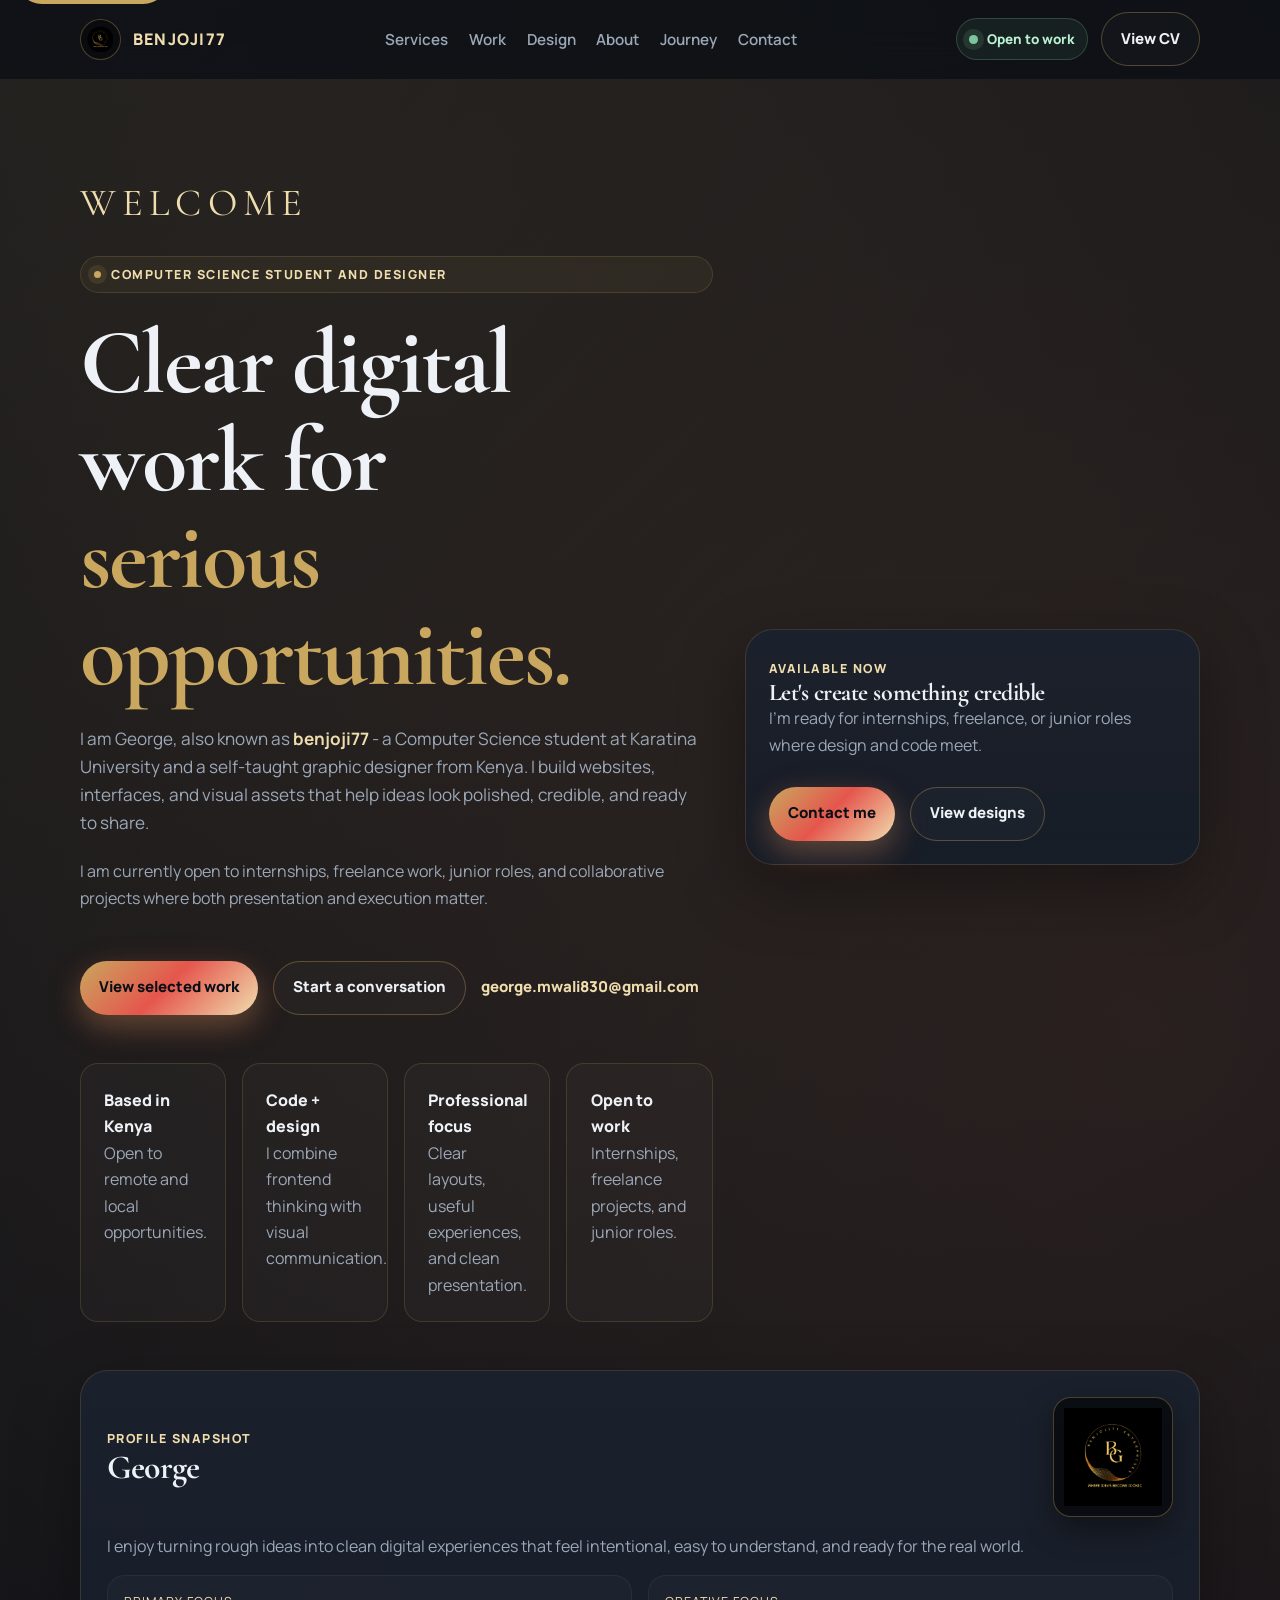
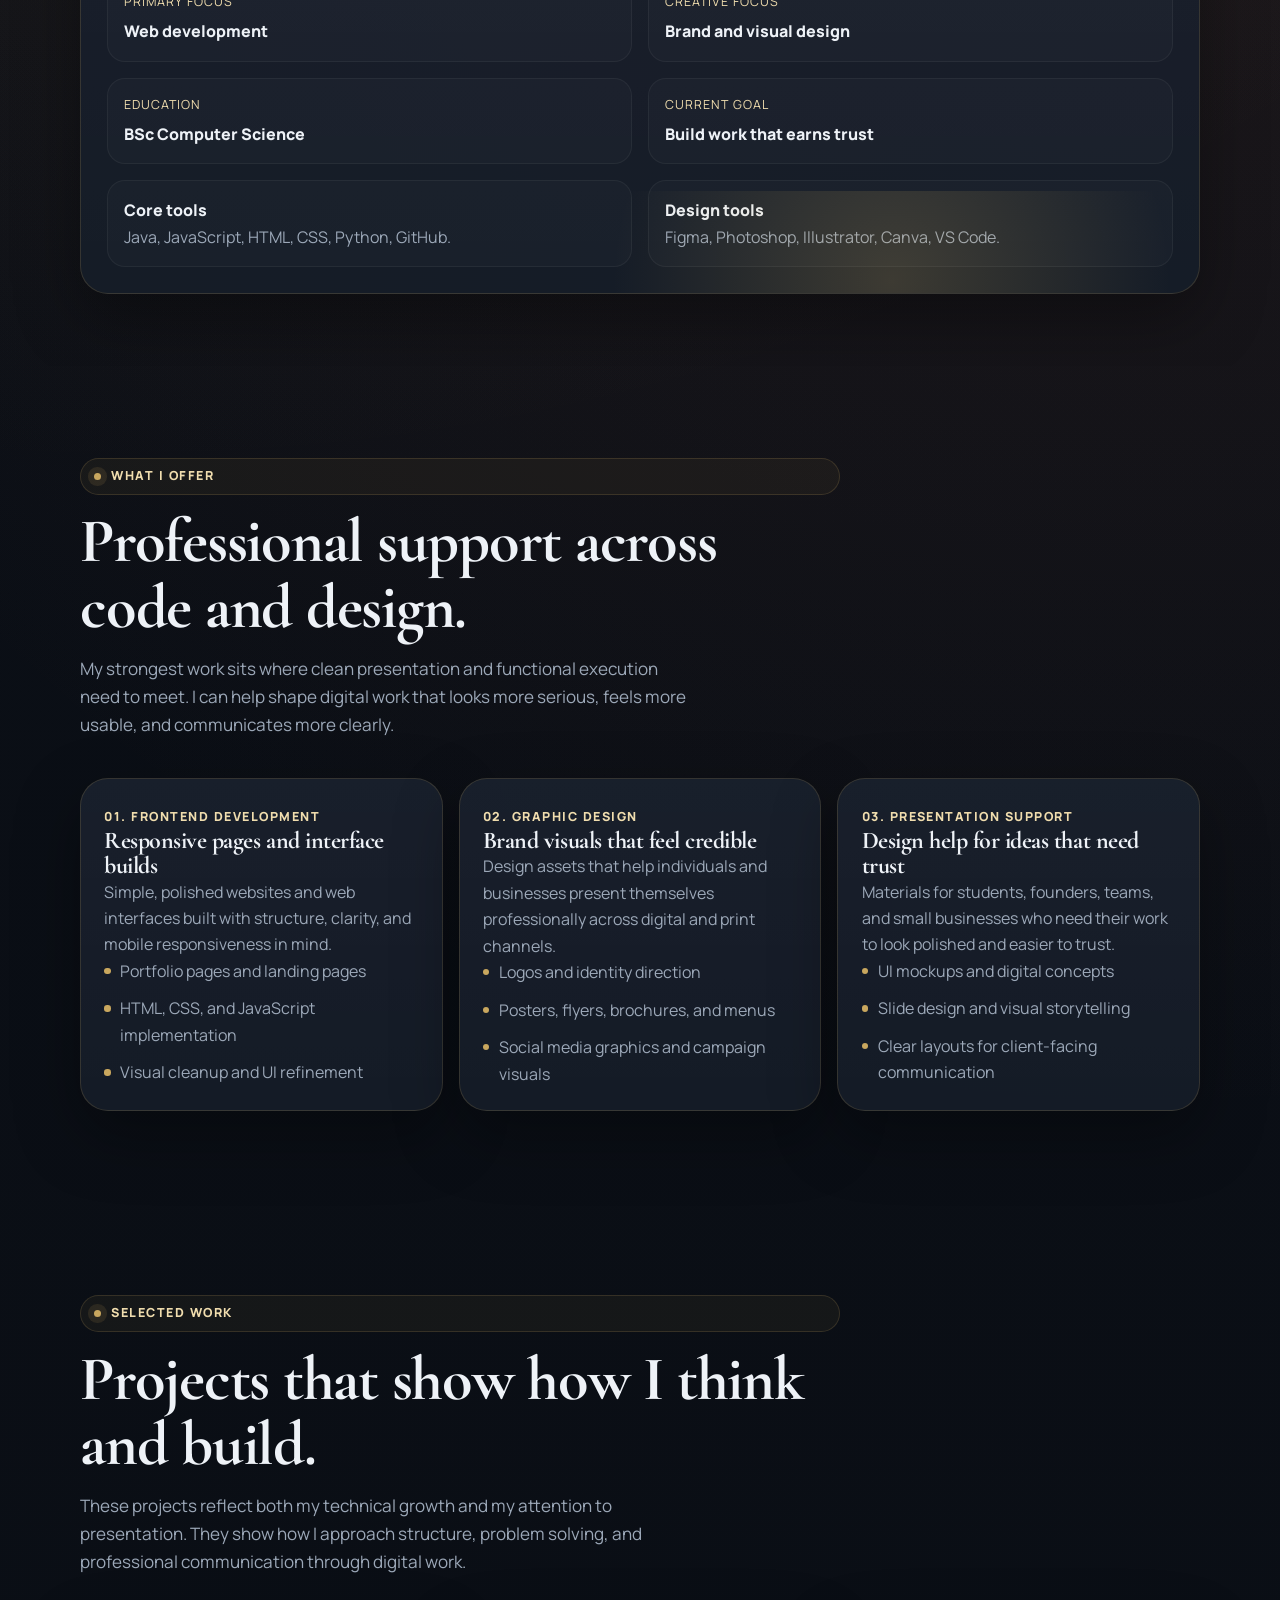
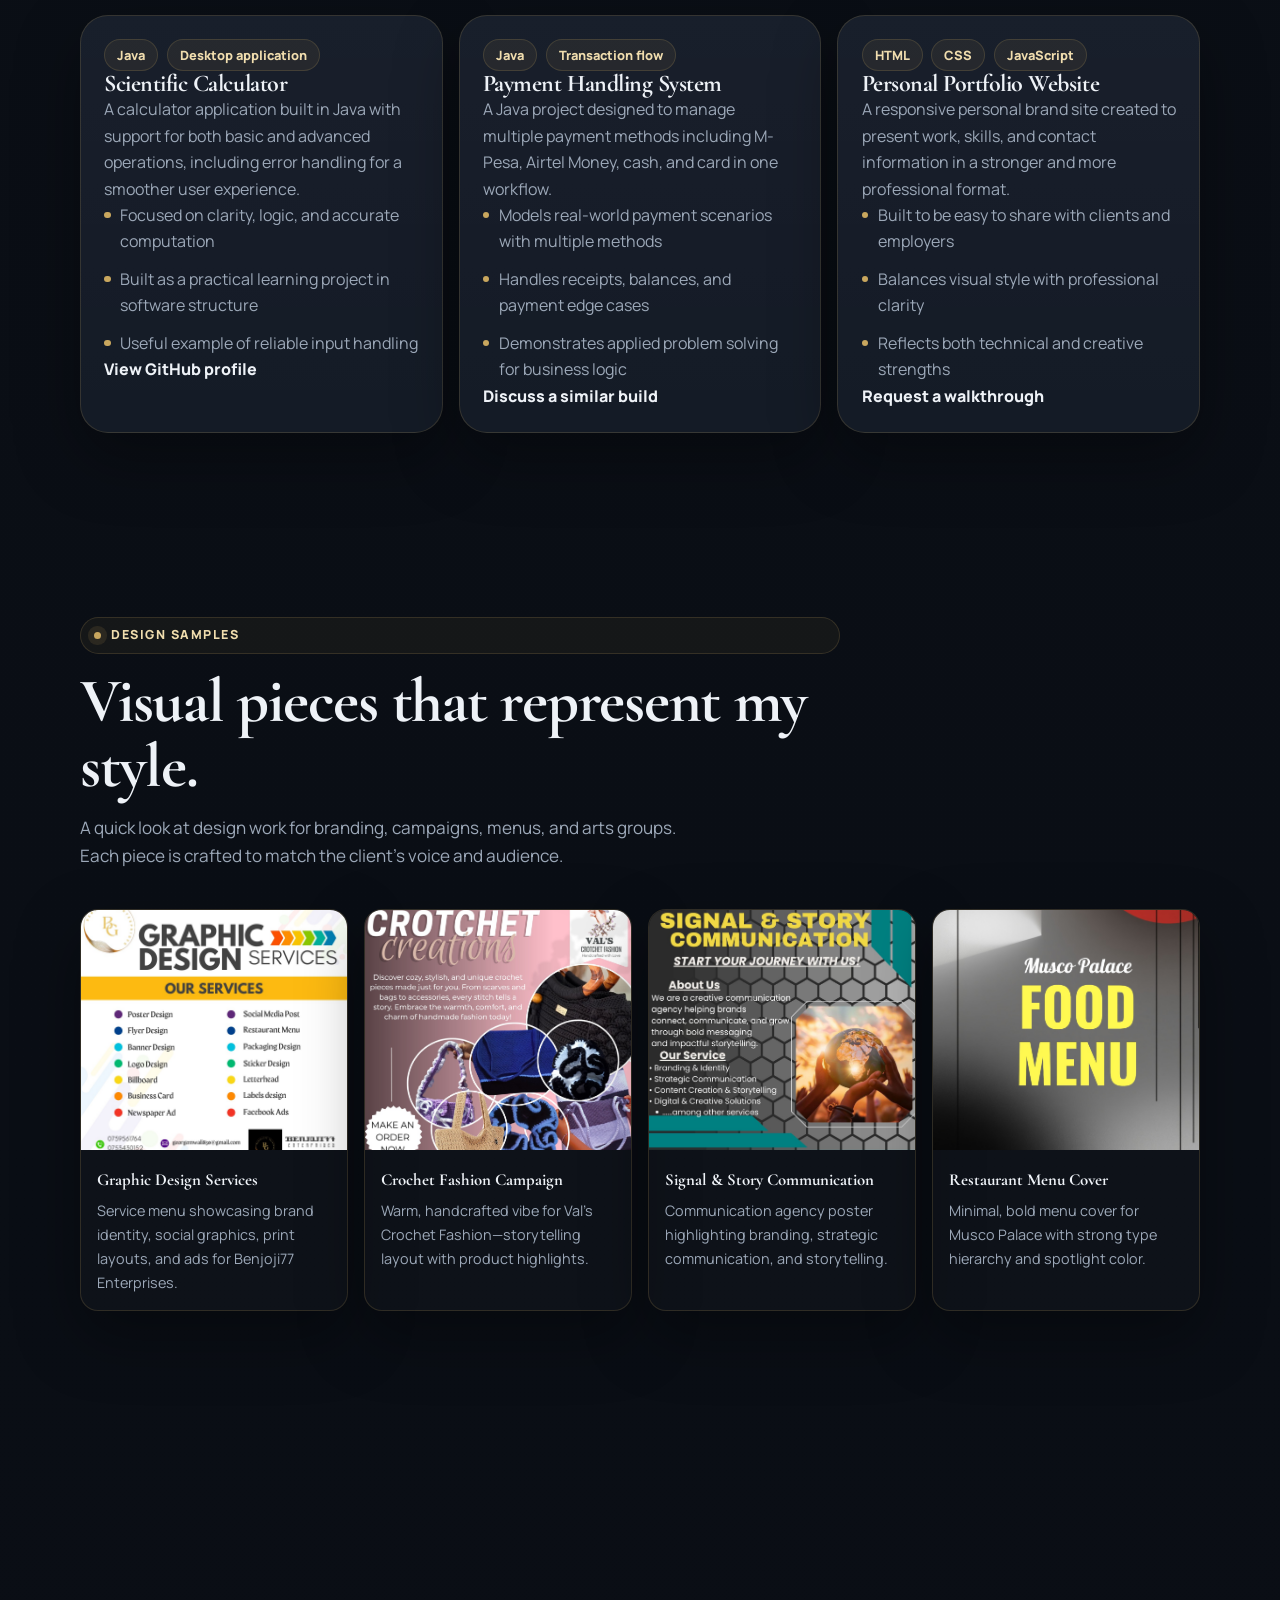
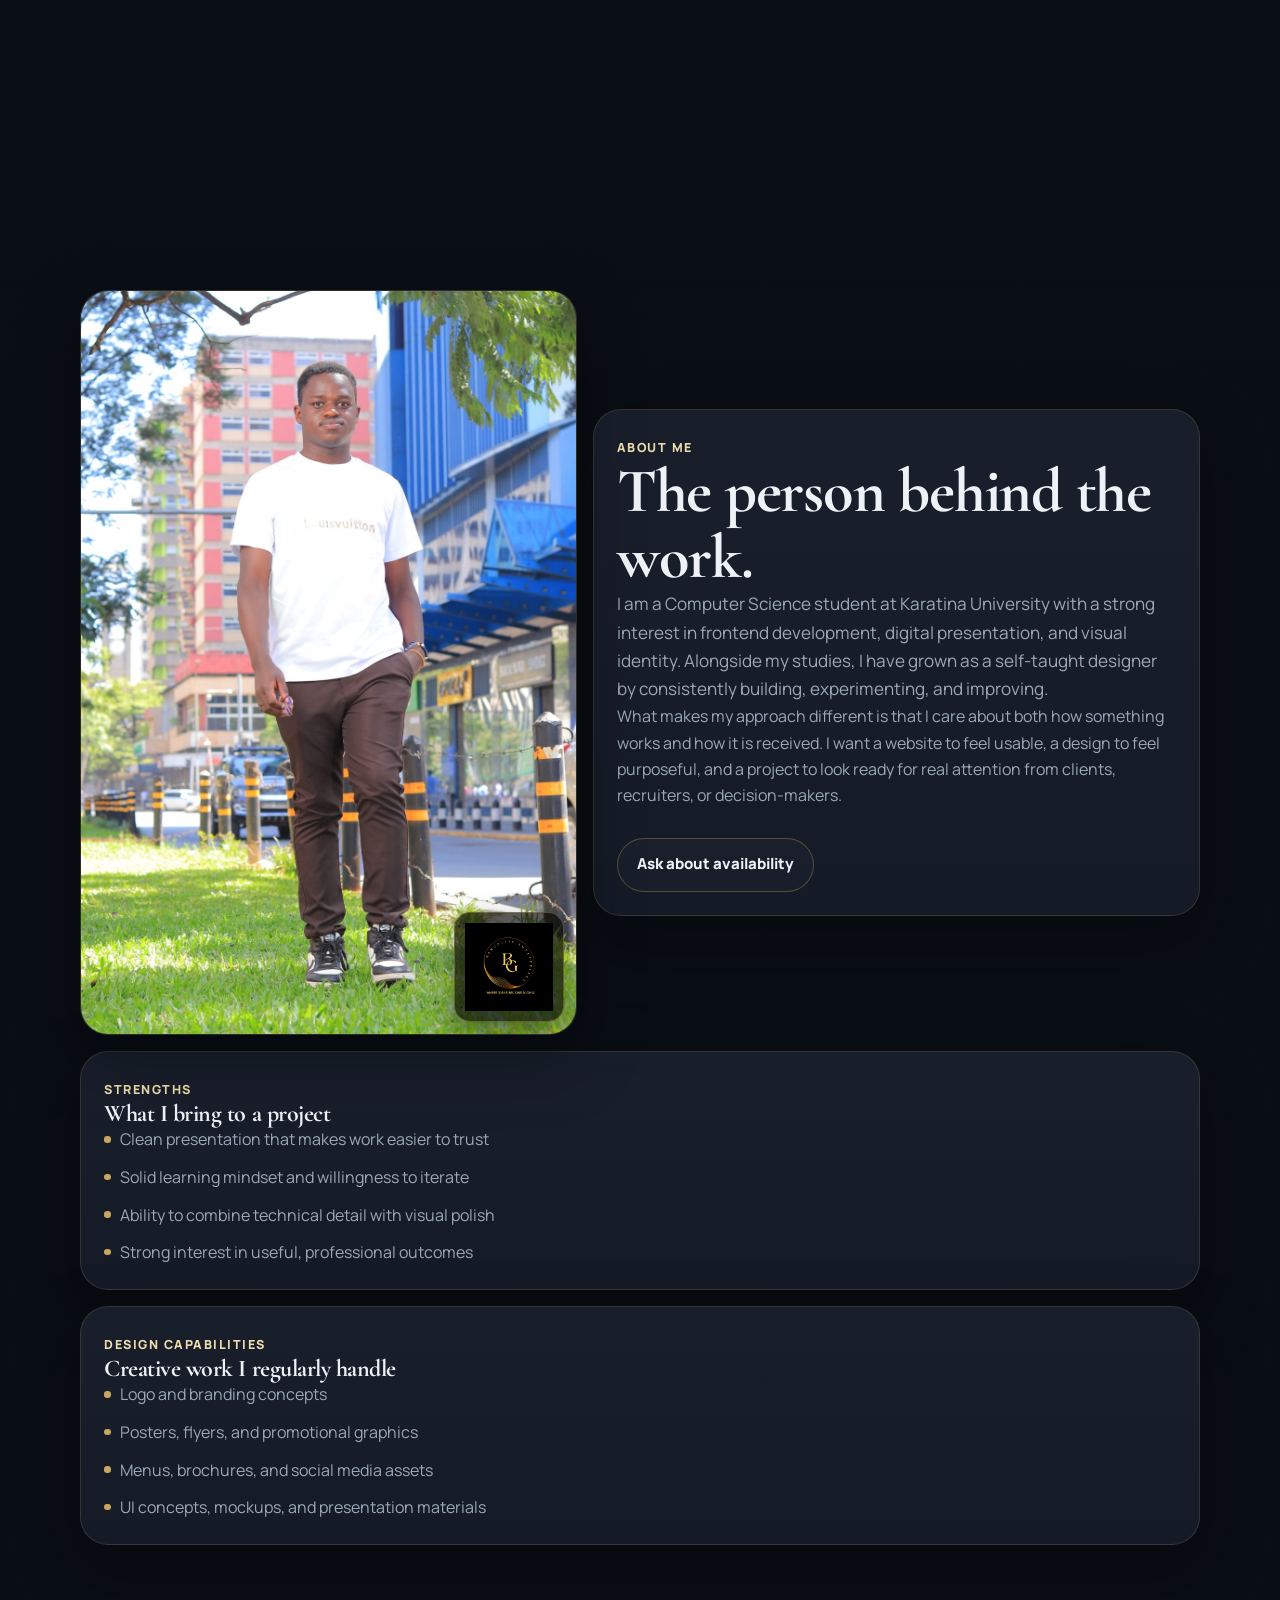
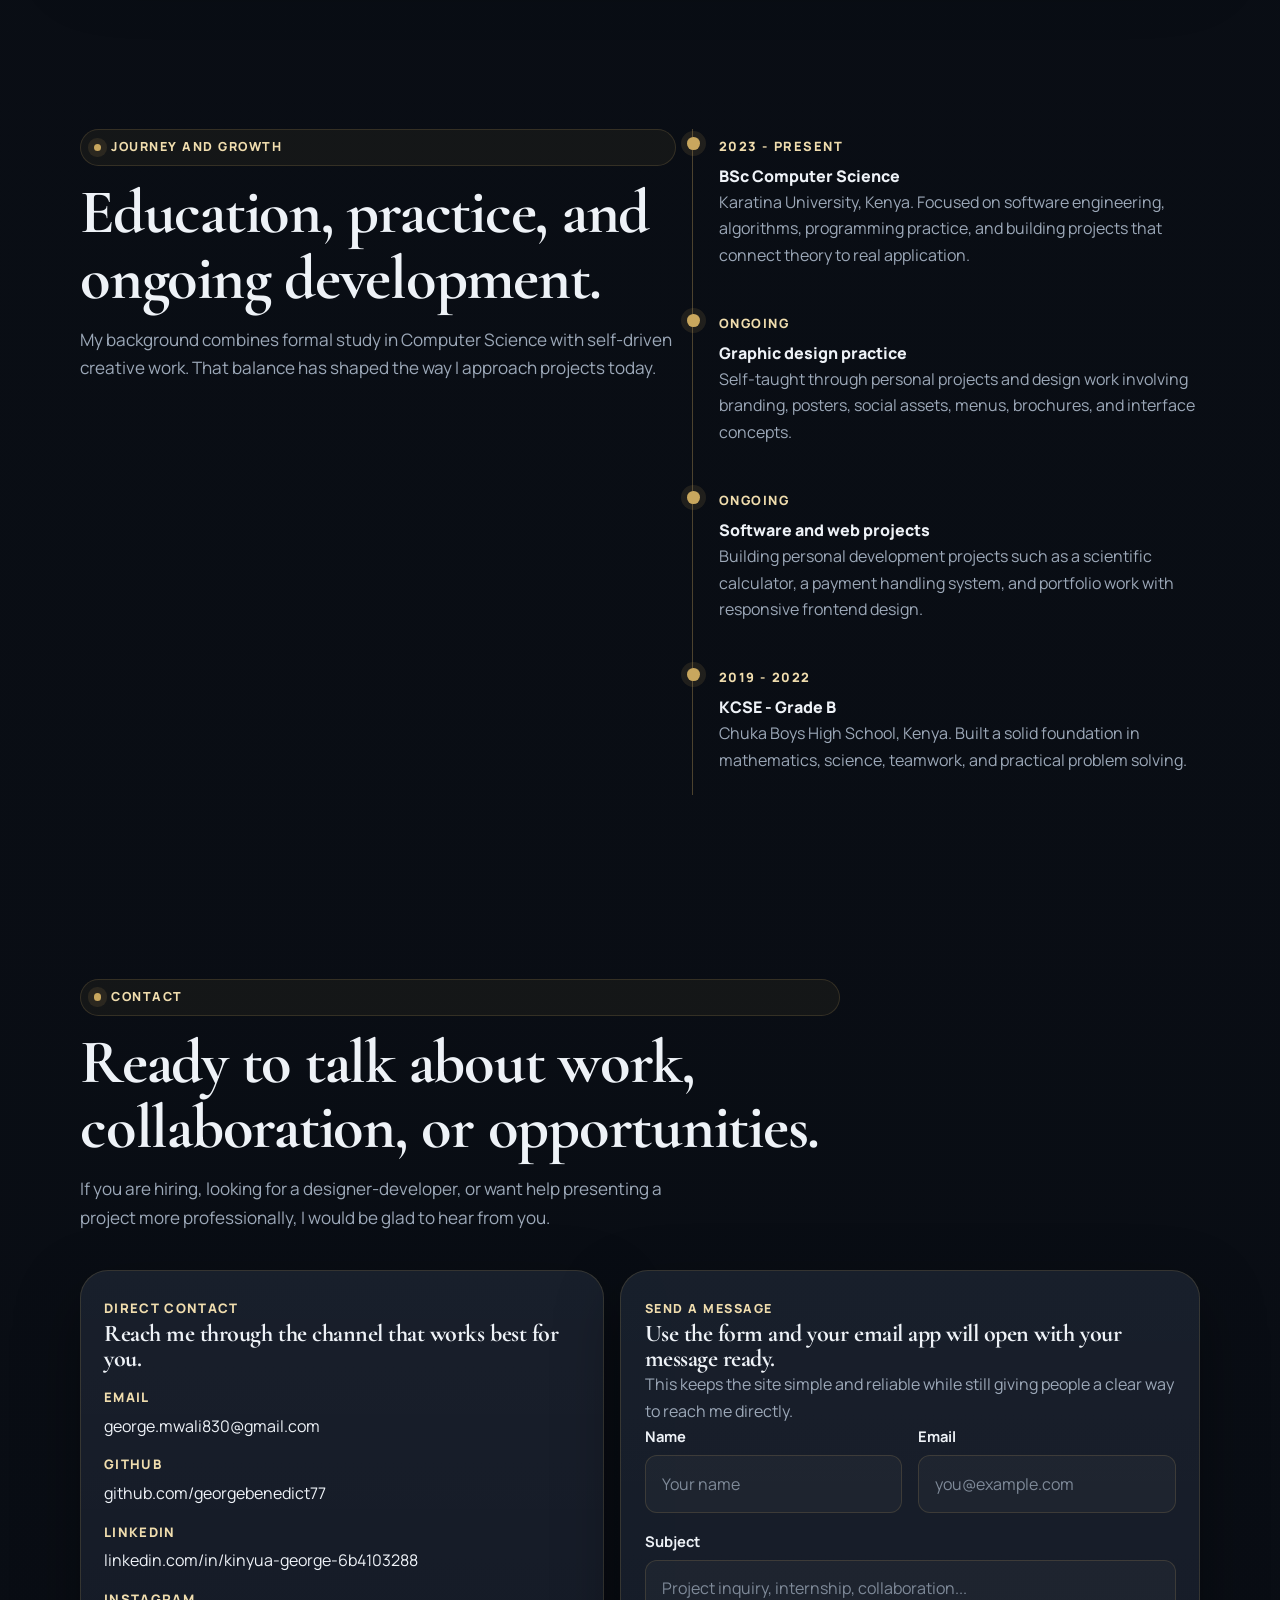
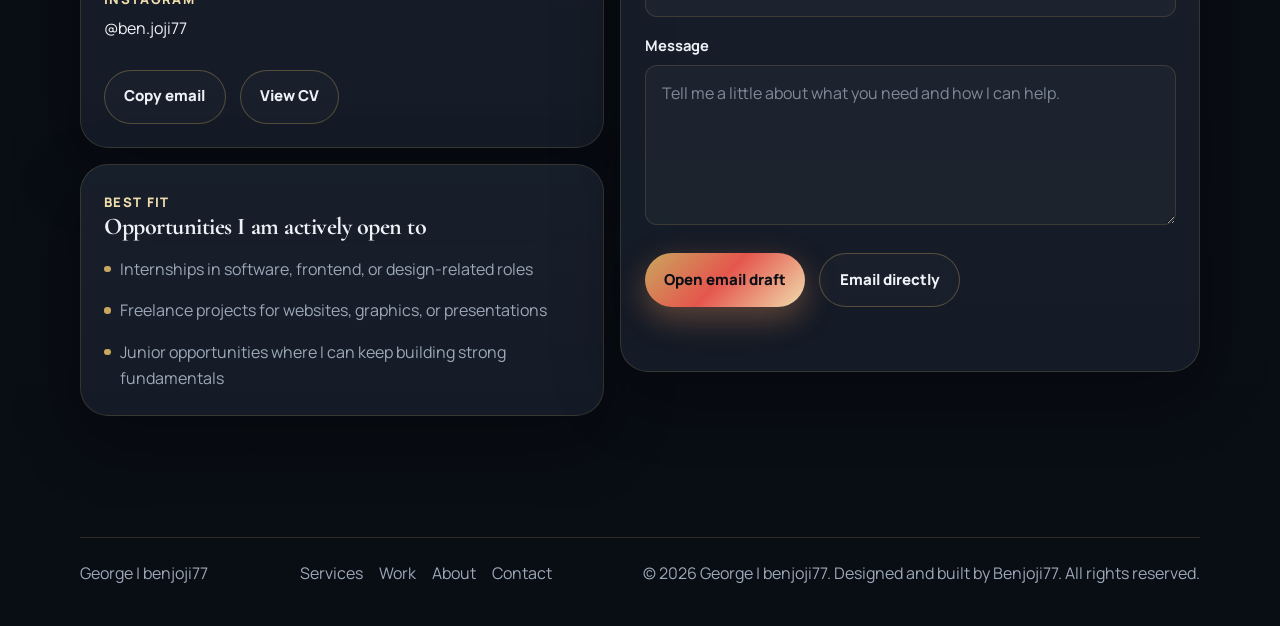
==== index.html @ 061c530f "Add copyright protection notice" ====
﻿<!DOCTYPE html>
<html lang="en">
<head>
  <meta charset="UTF-8">
  <meta name="viewport" content="width=device-width, initial-scale=1.0">
  <meta name="description" content="George (benjoji77) is a Computer Science student and graphic designer from Kenya building polished websites, interfaces, and visual assets.">
  <meta name="theme-color" content="#0b0f16">
  <title>George | benjoji77</title>
  <link rel="preconnect" href="https://fonts.googleapis.com">
  <link rel="preconnect" href="https://fonts.gstatic.com" crossorigin>
  <link href="https://fonts.googleapis.com/css2?family=Cormorant+Garamond:wght@600;700&family=Manrope:wght@400;500;600;700;800&display=swap" rel="stylesheet">
  <link rel="stylesheet" href="assets/css/main.css">
</head>
<body>
  <div class="intro" id="intro" aria-label="Welcome screen">
    <div class="intro-inner">
      <img class="intro-logo" src="assets/img/logo.png" alt="Benjoji77 Enterprises logo large">
      <p class="intro-text">Welcome</p>
      <p class="intro-sub">Benjoji77 - Where ideas become iconic</p>
    </div>
  </div>
  <a class="skip" href="#main">Skip to content</a>
  <header class="header" id="header">
    <nav class="nav" aria-label="Primary">
      <a class="brand" href="#home"><img class="brand-logo" src="assets/img/logo.png" alt="Benjoji77 logo"><span>benjoji77</span></a>
      <button class="toggle" id="toggle" type="button" aria-expanded="false" aria-controls="menu" aria-label="Open navigation"><span></span></button>
      <ul class="nav-links" id="menu">
        <li><a href="#services" data-link>Services</a></li>
        <li><a href="#work" data-link>Work</a></li>
        <li><a href="#design-samples" data-link>Design</a></li>
        <li><a href="#about" data-link>About</a></li>
        <li><a href="#journey" data-link>Journey</a></li>
        <li><a href="#contact" data-link>Contact</a></li>
      </ul>
      <div class="nav-right">
        <span class="chip">Open to work</span>
        <a class="btn btn-secondary" href="assets/docs/cv.html">View CV</a>
      </div>
    </nav>
  </header>

  <main id="main">
    <section class="hero section" id="home">
      <div class="wrap hero-grid">
        <div class="hero-copy reveal">
          <p class="hero-welcome">Welcome</p>
          <span class="eyebrow">Computer Science student and designer</span>
          <h1 class="hero-title">Clear digital work for <span>serious opportunities.</span></h1>
          <p class="lead">I am George, also known as <strong style="color:var(--gold2)">benjoji77</strong> - a Computer Science student at Karatina University and a self-taught graphic designer from Kenya. I build websites, interfaces, and visual assets that help ideas look polished, credible, and ready to share.</p>
          <p>I am currently open to internships, freelance work, junior roles, and collaborative projects where both presentation and execution matter.</p>
          <div class="btns">
            <a class="btn btn-primary" href="#work">View selected work</a>
            <a class="btn btn-secondary" href="#contact">Start a conversation</a>
            <a class="btn btn-text" href="mailto:george.mwali830@gmail.com">george.mwali830@gmail.com</a>
          </div>
          <div class="trust">
            <div class="trust-item"><strong>Based in Kenya</strong><p>Open to remote and local opportunities.</p></div>
            <div class="trust-item"><strong>Code + design</strong><p>I combine frontend thinking with visual communication.</p></div>
            <div class="trust-item"><strong>Professional focus</strong><p>Clear layouts, useful experiences, and clean presentation.</p></div>
            <div class="trust-item"><strong>Open to work</strong><p>Internships, freelance projects, and junior roles.</p></div>
          </div>
        </div>

        <div class="card reveal hero-aside" aria-label="Availability card">
          <span class="label">Available now</span>
          <h3>Let's create something credible</h3>
          <p>I'm ready for internships, freelance, or junior roles where design and code meet.</p>
          <div class="btns">
            <a class="btn btn-primary" href="#contact">Contact me</a>
            <a class="btn btn-secondary" href="#design-samples">View designs</a>
          </div>
        </div>

        <aside class="panel reveal" aria-label="Profile summary" style="grid-column:1 / -1">
          <div class="panel-top">
            <div><p class="panel-kicker">Profile snapshot</p><h2 style="font-size:2.1rem">George</h2></div>
            <div class="logo-badge">
              <img src="assets/img/logo.png" alt="Benjoji77 Enterprises logo">
            </div>
          </div>
          <p>I enjoy turning rough ideas into clean digital experiences that feel intentional, easy to understand, and ready for the real world.</p>
          <div class="facts">
            <div class="fact"><small>Primary focus</small><span>Web development</span></div>
            <div class="fact"><small>Creative focus</small><span>Brand and visual design</span></div>
            <div class="fact"><small>Education</small><span>BSc Computer Science</span></div>
            <div class="fact"><small>Current goal</small><span>Build work that earns trust</span></div>
          </div>
          <div class="mini-grid">
            <div class="mini"><strong>Core tools</strong><p>Java, JavaScript, HTML, CSS, Python, GitHub.</p></div>
            <div class="mini"><strong>Design tools</strong><p>Figma, Photoshop, Illustrator, Canva, VS Code.</p></div>
          </div>
        </aside>
      </div>
    </section>

    <section class="section" id="services">
      <div class="wrap">
        <div class="head reveal">
          <span class="eyebrow">What I offer</span>
          <h2>Professional support across code and design.</h2>
          <p class="lead">My strongest work sits where clean presentation and functional execution need to meet. I can help shape digital work that looks more serious, feels more usable, and communicates more clearly.</p>
        </div>
        <div class="cards3">
          <article class="card reveal">
            <span class="label">01. Frontend development</span>
            <h3>Responsive pages and interface builds</h3>
            <p>Simple, polished websites and web interfaces built with structure, clarity, and mobile responsiveness in mind.</p>
            <ul class="list">
              <li>Portfolio pages and landing pages</li>
              <li>HTML, CSS, and JavaScript implementation</li>
              <li>Visual cleanup and UI refinement</li>
            </ul>
          </article>
          <article class="card reveal">
            <span class="label">02. Graphic design</span>
            <h3>Brand visuals that feel credible</h3>
            <p>Design assets that help individuals and businesses present themselves professionally across digital and print channels.</p>
            <ul class="list">
              <li>Logos and identity direction</li>
              <li>Posters, flyers, brochures, and menus</li>
              <li>Social media graphics and campaign visuals</li>
            </ul>
          </article>
          <article class="card reveal">
            <span class="label">03. Presentation support</span>
            <h3>Design help for ideas that need trust</h3>
            <p>Materials for students, founders, teams, and small businesses who need their work to look polished and easier to trust.</p>
            <ul class="list">
              <li>UI mockups and digital concepts</li>
              <li>Slide design and visual storytelling</li>
              <li>Clear layouts for client-facing communication</li>
            </ul>
          </article>
        </div>
      </div>
    </section>

    <section class="section" id="work">
      <div class="wrap">
        <div class="head reveal">
          <span class="eyebrow">Selected work</span>
          <h2>Projects that show how I think and build.</h2>
          <p class="lead">These projects reflect both my technical growth and my attention to presentation. They show how I approach structure, problem solving, and professional communication through digital work.</p>
        </div>
        <div class="work-grid">
          <article class="card reveal">
            <div class="tags"><span class="tag">Java</span><span class="tag">Desktop application</span></div>
            <h3>Scientific Calculator</h3>
            <p>A calculator application built in Java with support for both basic and advanced operations, including error handling for a smoother user experience.</p>
            <ul class="list">
              <li>Focused on clarity, logic, and accurate computation</li>
              <li>Built as a practical learning project in software structure</li>
              <li>Useful example of reliable input handling</li>
            </ul>
            <a class="card-link" href="https://github.com/georgebenedict77" target="_blank" rel="noopener noreferrer">View GitHub profile</a>
          </article>
          <article class="card reveal">
            <div class="tags"><span class="tag">Java</span><span class="tag">Transaction flow</span></div>
            <h3>Payment Handling System</h3>
            <p>A Java project designed to manage multiple payment methods including M-Pesa, Airtel Money, cash, and card in one workflow.</p>
            <ul class="list">
              <li>Models real-world payment scenarios with multiple methods</li>
              <li>Handles receipts, balances, and payment edge cases</li>
              <li>Demonstrates applied problem solving for business logic</li>
            </ul>
            <a class="card-link" href="#contact">Discuss a similar build</a>
          </article>
          <article class="card reveal">
            <div class="tags"><span class="tag">HTML</span><span class="tag">CSS</span><span class="tag">JavaScript</span></div>
            <h3>Personal Portfolio Website</h3>
            <p>A responsive personal brand site created to present work, skills, and contact information in a stronger and more professional format.</p>
            <ul class="list">
              <li>Built to be easy to share with clients and employers</li>
              <li>Balances visual style with professional clarity</li>
              <li>Reflects both technical and creative strengths</li>
            </ul>
            <a class="card-link" href="#contact">Request a walkthrough</a>
          </article>
        </div>
      </div>
    </section>

    <section class="section" id="design-samples">
      <div class="wrap">
        <div class="head reveal">
          <span class="eyebrow">Design samples</span>
          <h2>Visual pieces that represent my style.</h2>
          <p class="lead">A quick look at design work for branding, campaigns, menus, and arts groups. Each piece is crafted to match the client's voice and audience.</p>
        </div>
        <div class="gallery">
          <a class="media-card reveal" href="assets/docs/design-services.html">
            <img src="assets/img/services-gfx.jpg" alt="Graphic design services overview">
            <div class="media-body">
              <h4>Graphic Design Services</h4>
              <p>Service menu showcasing brand identity, social graphics, print layouts, and ads for Benjoji77 Enterprises.</p>
            </div>
          </a>
          <a class="media-card reveal" href="assets/docs/design-crochet.html">
            <img src="assets/img/crochet-campaign.jpg" alt="Crochet fashion marketing design">
            <div class="media-body">
              <h4>Crochet Fashion Campaign</h4>
              <p>Warm, handcrafted vibe for Val's Crochet Fashion&mdash;storytelling layout with product highlights.</p>
            </div>
          </a>
          <a class="media-card reveal" href="assets/docs/design-signal.html">
            <img src="assets/img/signal-story.jpg" alt="Signal & Story communication design">
            <div class="media-body">
              <h4>Signal &amp; Story Communication</h4>
              <p>Communication agency poster highlighting branding, strategic communication, and storytelling.</p>
            </div>
          </a>
          <a class="media-card reveal" href="assets/docs/design-menu.html">
            <img src="assets/img/menu.jpg" alt="Restaurant food menu cover design">
            <div class="media-body">
              <h4>Restaurant Menu Cover</h4>
              <p>Minimal, bold menu cover for Musco Palace with strong type hierarchy and spotlight color.</p>
            </div>
          </a>
          <a class="media-card reveal" href="assets/docs/design-delta.html">
            <img src="assets/img/delta.jpg" alt="Delta Dancers artistic branding">
            <div class="media-body">
              <h4>Delta Dancers Branding</h4>
              <p>Energetic identity blending motion, color, and texture for a dance ministry collective.</p>
            </div>
          </a>
          <a class="media-card reveal" href="assets/docs/catalogue.pdf">
            <img src="assets/img/catalogue.jpg" alt="Design and services catalogue cover">
            <div class="media-body">
              <h4>Design &amp; Services Catalogue</h4>
              <p>Greenleaf Natural Health Remedies catalogue cover &mdash; quality, freshness, authentic flavor.</p>
            </div>
          </a>
        </div>
      </div>
    </section>

    <section class="section" id="about">
      <div class="wrap">
        <div class="about-media">
          <figure class="about-photo reveal">
            <img src="assets/img/portrait-george.jpg" alt="George walking in Nairobi">
            <div class="about-logo">
              <img src="assets/img/logo.png" alt="Benjoji77 Enterprises logo">
            </div>
          </figure>
          <article class="card reveal">
            <span class="label">About me</span>
            <h2>The person behind the work.</h2>
            <p class="lead">I am a Computer Science student at Karatina University with a strong interest in frontend development, digital presentation, and visual identity. Alongside my studies, I have grown as a self-taught designer by consistently building, experimenting, and improving.</p>
            <p>What makes my approach different is that I care about both how something works and how it is received. I want a website to feel usable, a design to feel purposeful, and a project to look ready for real attention from clients, recruiters, or decision-makers.</p>
            <div class="btns"><a class="btn btn-secondary" href="mailto:george.mwali830@gmail.com?subject=Availability%20Inquiry">Ask about availability</a></div>
          </article>
        </div>
        <div class="stack" style="margin-top:1rem;">
          <article class="card reveal">
            <span class="label">Strengths</span>
            <h3>What I bring to a project</h3>
            <ul class="list">
              <li>Clean presentation that makes work easier to trust</li>
              <li>Solid learning mindset and willingness to iterate</li>
              <li>Ability to combine technical detail with visual polish</li>
              <li>Strong interest in useful, professional outcomes</li>
            </ul>
          </article>
          <article class="card reveal">
            <span class="label">Design capabilities</span>
            <h3>Creative work I regularly handle</h3>
            <ul class="list">
              <li>Logo and branding concepts</li>
              <li>Posters, flyers, and promotional graphics</li>
              <li>Menus, brochures, and social media assets</li>
              <li>UI concepts, mockups, and presentation materials</li>
            </ul>
          </article>
        </div>
      </div>
    </section>

    <section class="section" id="journey">
      <div class="wrap split">
        <div class="head reveal">
          <span class="eyebrow">Journey and growth</span>
          <h2>Education, practice, and ongoing development.</h2>
          <p class="lead">My background combines formal study in Computer Science with self-driven creative work. That balance has shaped the way I approach projects today.</p>
        </div>
        <div class="timeline reveal">
          <article class="timeline-item">
            <span class="date">2023 - Present</span>
            <strong>BSc Computer Science</strong>
            <p>Karatina University, Kenya. Focused on software engineering, algorithms, programming practice, and building projects that connect theory to real application.</p>
          </article>
          <article class="timeline-item">
            <span class="date">Ongoing</span>
            <strong>Graphic design practice</strong>
            <p>Self-taught through personal projects and design work involving branding, posters, social assets, menus, brochures, and interface concepts.</p>
          </article>
          <article class="timeline-item">
            <span class="date">Ongoing</span>
            <strong>Software and web projects</strong>
            <p>Building personal development projects such as a scientific calculator, a payment handling system, and portfolio work with responsive frontend design.</p>
          </article>
          <article class="timeline-item">
            <span class="date">2019 - 2022</span>
            <strong>KCSE - Grade B</strong>
            <p>Chuka Boys High School, Kenya. Built a solid foundation in mathematics, science, teamwork, and practical problem solving.</p>
          </article>
        </div>
      </div>
    </section>

    <section class="section" id="contact">
      <div class="wrap">
        <div class="head reveal">
          <span class="eyebrow">Contact</span>
          <h2>Ready to talk about work, collaboration, or opportunities.</h2>
          <p class="lead">If you are hiring, looking for a designer-developer, or want help presenting a project more professionally, I would be glad to hear from you.</p>
        </div>
        <div class="contact-grid">
          <div class="stack">
            <article class="contact-card reveal">
              <span class="label">Direct contact</span>
              <h3>Reach me through the channel that works best for you.</h3>
              <ul>
                <li><span>Email</span><a href="mailto:george.mwali830@gmail.com">george.mwali830@gmail.com</a></li>
                <li><span>GitHub</span><a href="https://github.com/georgebenedict77" target="_blank" rel="noopener noreferrer">github.com/georgebenedict77</a></li>
                <li><span>LinkedIn</span><a href="https://linkedin.com/in/kinyua-george-6b4103288" target="_blank" rel="noopener noreferrer">linkedin.com/in/kinyua-george-6b4103288</a></li>
                <li><span>Instagram</span><a href="https://instagram.com/ben.joji77" target="_blank" rel="noopener noreferrer">@ben.joji77</a></li>
              </ul>
              <div class="btns">
                <button class="btn btn-secondary" id="copyEmail" type="button">Copy email</button>
                <a class="btn btn-secondary" href="assets/docs/cv.html">View CV</a>
              </div>
            </article>
            <article class="contact-card reveal">
              <span class="label">Best fit</span>
              <h3>Opportunities I am actively open to</h3>
              <ul class="list">
                <li>Internships in software, frontend, or design-related roles</li>
                <li>Freelance projects for websites, graphics, or presentations</li>
                <li>Junior opportunities where I can keep building strong fundamentals</li>
              </ul>
          </article>
        </div>
          <div class="form-wrap reveal">
            <span class="label">Send a message</span>
            <h3>Use the form and your email app will open with your message ready.</h3>
            <p>This keeps the site simple and reliable while still giving people a clear way to reach me directly.</p>
            <form id="form">
              <div class="row">
                <div class="field">
                  <label for="name">Name</label>
                  <input id="name" name="name" type="text" placeholder="Your name" required>
                </div>
                <div class="field">
                  <label for="email">Email</label>
                  <input id="email" name="email" type="email" placeholder="you@example.com" required>
                </div>
              </div>
              <div class="field">
                <label for="subject">Subject</label>
                <input id="subject" name="subject" type="text" placeholder="Project inquiry, internship, collaboration..." required>
              </div>
              <div class="field">
                <label for="message">Message</label>
                <textarea id="message" name="message" placeholder="Tell me a little about what you need and how I can help." required></textarea>
              </div>
              <div class="btns">
                <button class="btn btn-primary" type="submit">Open email draft</button>
                <a class="btn btn-secondary" href="mailto:george.mwali830@gmail.com">Email directly</a>
              </div>
              <p class="status" id="status" aria-live="polite"></p>
            </form>
          </div>
        </div>
      </div>
    </section>
  </main>

  <footer class="footer">
    <div class="footer-inner">
      <p>George | benjoji77</p>
      <ul class="footer-links">
        <li><a href="#services">Services</a></li>
        <li><a href="#work">Work</a></li>
        <li><a href="#about">About</a></li>
        <li><a href="#contact">Contact</a></li>
      </ul>
      <p>&copy; <span id="year"></span> George | benjoji77. Designed and built by Benjoji77. All rights reserved.</p>
    </div>
  </footer>

  <script src="assets/js/main.js"></script>
</body>
</html>
---- assets/css/main.css ----
:root{--bg:#0b0f16;--panel:#121a26;--panel2:#182233;--text:#eef2f7;--muted:#9ca8b8;--line:rgba(201,167,94,.18);--line2:rgba(201,167,94,.35);--gold:#c9a75e;--gold2:#f0ddae;--rust:#b56546;--red:#c23b36;--red2:#e5564d;--blue:#0f4ba2;--ok:#7bc69d;--shadow:0 24px 64px rgba(0,0,0,.34);--r1:28px;--r2:18px;--r3:12px;--display:"Cormorant Garamond",serif;--body:"Manrope",sans-serif;--wrap:min(1120px,calc(100% - 2.4rem));}
*{box-sizing:border-box;margin:0;padding:0}
html{scroll-behavior:smooth}
body{font-family:var(--body);line-height:1.65;color:var(--text);background:radial-gradient(circle at 10% 0,rgba(201,167,94,.12),transparent 24%),radial-gradient(circle at 90% 12%,rgba(181,101,70,.14),transparent 22%),linear-gradient(180deg,#0b0f16,#090d14);overflow-x:hidden}
body::before{content:"";position:fixed;inset:0;pointer-events:none;background-image:linear-gradient(rgba(255,255,255,.02) 1px,transparent 1px),linear-gradient(90deg,rgba(255,255,255,.02) 1px,transparent 1px);background-size:72px 72px;mask-image:radial-gradient(circle at center,black 45%,transparent 100%);opacity:.18}
a{text-decoration:none;color:inherit}
button,input,textarea{font:inherit}
button{border:0;background:none;color:inherit;cursor:pointer}
.skip{position:absolute;left:16px;top:-48px;background:var(--gold);color:#081019;padding:.8rem 1rem;border-radius:999px;font-weight:800;z-index:200;transition:top .2s}
.skip:focus{top:16px}
.wrap{width:var(--wrap);margin:0 auto}
.section{padding:5.75rem 0}
.eyebrow{display:inline-flex;align-items:center;gap:.65rem;padding:.45rem .8rem;border:1px solid var(--line);border-radius:999px;background:rgba(201,167,94,.06);color:var(--gold2);font-size:.78rem;font-weight:800;letter-spacing:.12em;text-transform:uppercase}
.eyebrow::before{content:"";width:.45rem;height:.45rem;border-radius:50%;background:var(--gold);box-shadow:0 0 0 6px rgba(201,167,94,.12)}
h1,h2,h3{font-family:var(--display);line-height:1.05;letter-spacing:-.02em}
h1{font-size:clamp(3.2rem,8vw,5.8rem)}
h2{font-size:clamp(2.3rem,5vw,3.9rem)}
h3{font-size:1.5rem}
p{color:var(--muted)}
.lead{font-size:1.07rem;max-width:62ch}
.head{display:grid;gap:.9rem;margin-bottom:2.4rem;max-width:760px}
.btns{display:flex;flex-wrap:wrap;gap:.9rem;margin-top:1.8rem}
.btn{display:inline-flex;align-items:center;justify-content:center;min-height:3.25rem;padding:.85rem 1.2rem;border-radius:999px;font-size:.94rem;font-weight:800;transition:transform .22s,border-color .22s,background .22s}
.btn:hover,.btn:focus-visible{transform:translateY(-2px)}
.btn-primary{background:linear-gradient(135deg,var(--gold) 0%,var(--red2) 48%,var(--gold2) 100%);color:#0b0f16;box-shadow:0 12px 28px rgba(201,167,94,.22),0 10px 36px rgba(226,86,77,.22)}
.btn-secondary{border:1px solid var(--line2);background:rgba(255,255,255,.02)}
.btn-secondary:hover,.btn-secondary:focus-visible{border-color:var(--gold);background:rgba(201,167,94,.08)}
.btn-text{padding-inline:0;color:var(--gold2)}
.header{position:sticky;top:0;z-index:100;background:rgba(10,14,21,.74);backdrop-filter:blur(18px);border-bottom:1px solid transparent;transition:background .25s,border-color .25s}
.header.scrolled{background:rgba(10,14,21,.94);border-color:var(--line)}
.nav{width:var(--wrap);margin:0 auto;min-height:4.9rem;display:flex;align-items:center;justify-content:space-between;gap:1rem}
.brand{display:inline-flex;align-items:center;gap:.75rem;color:var(--gold2);font-weight:800;letter-spacing:.08em;text-transform:uppercase}
.brand-logo{width:2.55rem;height:2.55rem;border-radius:50%;object-fit:contain;border:1px solid var(--line2);background:rgba(0,0,0,.35);padding:.4rem}
.nav-links{display:flex;align-items:center;gap:1.3rem;list-style:none}
.nav-links a{color:var(--muted);font-size:.95rem;font-weight:600}
.nav-links a:hover,.nav-links a:focus-visible{color:var(--text)}
.nav-right{display:flex;align-items:center;gap:.8rem}
.chip{display:inline-flex;align-items:center;gap:.55rem;padding:.55rem .8rem;border-radius:999px;border:1px solid rgba(123,198,157,.25);background:rgba(123,198,157,.08);color:#b9f0d2;font-size:.84rem;font-weight:800}
.chip::before{content:"";width:.55rem;height:.55rem;border-radius:50%;background:var(--ok);box-shadow:0 0 0 6px rgba(123,198,157,.14)}
.toggle{display:none;width:2.9rem;height:2.9rem;border-radius:50%;border:1px solid var(--line);align-items:center;justify-content:center}
.toggle span,.toggle span::before,.toggle span::after{display:block;width:1.1rem;height:2px;background:var(--text);position:relative}
.toggle span::before,.toggle span::after{content:"";position:absolute;left:0}
.toggle span::before{top:-.35rem}
.toggle span::after{top:.35rem}
.hero{padding:4.8rem 0 4.5rem;position:relative;overflow:hidden}
.hero-grid{display:grid;grid-template-columns:minmax(0,1.25fr) minmax(300px,.9fr);gap:2rem;align-items:stretch}
.hero-copy{display:flex;flex-direction:column;justify-content:center;gap:1.3rem;padding:1rem 0}
.hero-welcome{font-family:var(--display);font-size:2.4rem;letter-spacing:.16em;text-transform:uppercase;color:var(--gold2)}
.hero-title span{display:block;color:var(--gold)}
.hero-aside{align-self:center}
.intro{position:fixed;inset:0;z-index:120;display:grid;place-items:center;overflow:hidden;background:linear-gradient(135deg,#07090f 0%,#0c1018 50%,#090c12 100%);transition:opacity .9s ease;opacity:1;pointer-events:auto}
.intro::before,.intro::after,.intro::marker{content:"";position:absolute;inset:-30%;}
.intro::before{background:radial-gradient(circle at 30% 30%,rgba(201,167,94,.25),transparent 52%);opacity:.65;animation:wave 9s ease-in-out infinite alternate}
.intro::after{background:radial-gradient(circle at 70% 70%,rgba(226,86,77,.23),transparent 55%);animation:wave 12s ease-in-out infinite alternate-reverse;mix-blend-mode:screen;opacity:.58}
.intro::marker{background:repeating-linear-gradient(135deg,rgba(201,167,94,.16) 0 16px,transparent 16px 32px),repeating-linear-gradient(45deg,rgba(226,86,77,.12) 0 14px,transparent 14px 28px);opacity:.28;animation:drift 14s linear infinite}
.intro::backdrop{background:#0b0f16}
.intro-inner{display:grid;place-items:center;gap:0.6rem;padding:2.2rem 2.6rem;border:1px solid var(--line2);border-radius:32px;background:rgba(18,26,38,.88);box-shadow:0 30px 80px rgba(0,0,0,.45)}
.intro-logo{width:180px;max-width:60vw;animation:intro-pop 1.1s ease forwards}
.intro-text{font-family:var(--display);font-size:1.3rem;letter-spacing:.16em;text-transform:uppercase;color:var(--gold2);opacity:0;animation:intro-fade 1s .4s forwards}
.intro-sub{font-size:0.98rem;color:var(--muted);opacity:0;animation:intro-fade 1s .65s forwards}
.intro-hide{opacity:0;pointer-events:none}
@keyframes intro-pop{0%{transform:scale(.85);opacity:0;}60%{transform:scale(1.06);opacity:1;}100%{transform:scale(1);opacity:1;}}
@keyframes intro-fade{from{opacity:0;transform:translateY(8px);}to{opacity:1;transform:translateY(0);}}
@keyframes wave{0%{transform:scale(1) translate(0,0);}100%{transform:scale(1.2) translate(6%,6%);}}
@keyframes drift{0%{transform:translateX(0);}100%{transform:translateX(40px);}}
.trust,.cards3,.work-grid,.split,.contact-grid,.facts{display:grid;gap:1rem}
.trust{margin-top:1.7rem;grid-template-columns:repeat(4,minmax(0,1fr))}
.cards3,.work-grid{grid-template-columns:repeat(3,minmax(0,1fr))}
.split{grid-template-columns:minmax(0,1.08fr) minmax(320px,.92fr);align-items:start}
.contact-grid{grid-template-columns:minmax(0,.95fr) minmax(0,1.05fr);align-items:start}
.panel,.card,.contact-card,.form-wrap{background:linear-gradient(180deg,rgba(255,255,255,.035),rgba(255,255,255,.015)),rgba(18,26,38,.88);border:1px solid var(--line);border-radius:var(--r1);box-shadow:var(--shadow)}
.panel{padding:1.6rem;display:grid;gap:1rem;position:relative;overflow:hidden}
.panel::after{content:"";position:absolute;inset:auto -10% -15% 35%;height:180px;background:radial-gradient(circle,rgba(201,167,94,.22),transparent 65%);pointer-events:none}
.panel-top{display:flex;align-items:center;justify-content:space-between;gap:1rem}
.panel-kicker,.label{color:var(--gold2);font-size:.78rem;font-weight:800;letter-spacing:.12em;text-transform:uppercase}
.facts{grid-template-columns:repeat(2,minmax(0,1fr))}
.fact,.mini{padding:1rem;border-radius:var(--r2);background:rgba(255,255,255,.02);border:1px solid rgba(255,255,255,.05)}
.fact small{display:block;margin-bottom:.35rem;color:var(--gold2);font-size:.78rem;letter-spacing:.08em;text-transform:uppercase}
.fact span,.trust strong,.mini strong,.timeline strong{display:block;color:var(--text);font-weight:800}
.mini-grid{display:grid;grid-template-columns:repeat(2,minmax(0,1fr));gap:1rem}
.trust-item,.card,.contact-card,.form-wrap{padding:1.45rem}
.trust-item{border-radius:var(--r2);border:1px solid var(--line);background:rgba(255,255,255,.025)}
.list{display:grid;gap:.7rem;list-style:none}
.list li{position:relative;padding-left:1rem;color:var(--muted)}
.list li::before{content:"";position:absolute;top:.62rem;left:0;width:.4rem;height:.4rem;border-radius:50%;background:var(--gold)}
.tags{display:flex;flex-wrap:wrap;gap:.55rem}
.tag{display:inline-flex;align-items:center;min-height:2rem;padding:.2rem .75rem;border-radius:999px;border:1px solid var(--line);background:rgba(201,167,94,.08);color:var(--gold2);font-size:.8rem;font-weight:800}
.card-link{display:inline-flex;align-items:center;color:var(--text);font-weight:800}
.card-link:hover,.card-link:focus-visible,.contact-card a:hover,.contact-card a:focus-visible,.footer-links a:hover,.footer-links a:focus-visible{color:var(--gold2)}
.stack{display:grid;gap:1rem}
.timeline{display:grid;gap:1rem;border-left:1px solid var(--line2);padding-left:1.6rem}
.timeline-item{position:relative;padding:.2rem 0 1.35rem}
.timeline-item::before{content:"";position:absolute;top:.5rem;left:-2rem;width:.8rem;height:.8rem;border-radius:50%;background:var(--gold);box-shadow:0 0 0 6px rgba(201,167,94,.12)}
.date{display:inline-block;margin-bottom:.35rem;color:var(--gold2);font-size:.8rem;font-weight:800;letter-spacing:.12em;text-transform:uppercase}
.contact-card ul{list-style:none;display:grid;gap:.95rem;margin-top:1rem}
.contact-card li{display:grid;gap:.25rem}
.contact-card span{color:var(--gold2);font-size:.82rem;font-weight:800;letter-spacing:.1em;text-transform:uppercase}
.row{display:grid;grid-template-columns:repeat(2,minmax(0,1fr));gap:1rem}
.field{display:grid;gap:.45rem;margin-bottom:1rem}
label{color:var(--text);font-size:.92rem;font-weight:700}
input,textarea{width:100%;padding:.9rem 1rem;border-radius:var(--r3);border:1px solid var(--line);background:rgba(255,255,255,.03);color:var(--text)}
input::placeholder,textarea::placeholder{color:#7f8a99}
input:focus,textarea:focus{outline:none;border-color:var(--gold);background:rgba(255,255,255,.05)}
textarea{min-height:160px;resize:vertical}
.status{min-height:1.5rem;margin-top:1rem;font-size:.94rem;color:var(--muted)}
.status.ok{color:var(--ok)}
.footer{padding:1.8rem 0 2.5rem}
.footer-inner{width:var(--wrap);margin:0 auto;padding-top:1.4rem;border-top:1px solid var(--line);display:flex;align-items:center;justify-content:space-between;gap:1rem;flex-wrap:wrap}
.footer-links{display:flex;flex-wrap:wrap;gap:1rem;list-style:none;color:var(--muted)}
.reveal{opacity:0;transform:translateY(22px);transition:opacity .65s,transform .65s}
.reveal.show{opacity:1;transform:none}
/* Custom additions */
.about-media{display:grid;grid-template-columns:minmax(260px,0.9fr) minmax(0,1.1fr);gap:1rem;align-items:center}
.about-photo{position:relative;border-radius:var(--r1);overflow:hidden;border:1px solid var(--line);box-shadow:var(--shadow);background:rgba(255,255,255,.02)}
.about-photo img{width:100%;display:block;object-fit:cover;height:100%}
.about-logo{position:absolute;bottom:12px;right:12px;width:110px;height:110px;border-radius:16px;border:1px solid var(--line2);background:rgba(0,0,0,.65);display:grid;place-items:center;padding:10px;box-shadow:0 12px 30px rgba(0,0,0,.4)}
.about-logo img{width:100%;height:100%;object-fit:contain}
.gallery{margin-top:1.5rem;display:grid;grid-template-columns:repeat(auto-fit,minmax(240px,1fr));gap:1rem}
.media-card{border:1px solid var(--line);border-radius:var(--r2);overflow:hidden;background:rgba(255,255,255,.02);box-shadow:var(--shadow);display:grid;grid-template-rows:auto 1fr;gap:0}
.media-card img{width:100%;height:240px;object-fit:cover;display:block}
.media-card .media-body{padding:1rem}
.media-card .media-body h4{margin-bottom:.35rem;font-size:1.05rem;color:var(--text);font-family:var(--display)}
.media-card .media-body p{font-size:.9rem}
.logo-badge{width:120px;height:120px;border-radius:18px;border:1px solid var(--line2);background:rgba(0,0,0,.6);padding:10px;display:grid;place-items:center;box-shadow:0 12px 30px rgba(0,0,0,.4)}
.logo-badge img{width:100%;height:100%;object-fit:contain}
@media (max-width:980px){
  .toggle{display:inline-flex}
  .nav-links{position:absolute;top:calc(100% + .8rem);left:1.2rem;right:1.2rem;padding:1rem;border:1px solid var(--line);border-radius:20px;background:rgba(10,14,21,.97);display:none;flex-direction:column;align-items:flex-start;box-shadow:var(--shadow)}
  .nav-links.open{display:flex}
  .nav-right .btn{display:none}
  .hero-grid,.split,.contact-grid,.work-grid,.cards3,.trust,.row,.about-media{grid-template-columns:1fr}
  .hero{padding-top:3.8rem}
}
@media (max-width:720px){
  :root{--wrap:min(1120px,calc(100% - 1.4rem))}
  .section{padding:4.6rem 0}
  .panel,.card,.contact-card,.form-wrap{padding:1.25rem}
  .facts,.mini-grid{grid-template-columns:1fr}
  .chip{display:none}
}
@media (prefers-reduced-motion:reduce){
  html{scroll-behavior:auto}
  *,*::before,*::after{animation-duration:.01ms !important;animation-iteration-count:1 !important;transition-duration:.01ms !important;scroll-behavior:auto !important}
  .reveal{opacity:1;transform:none}
}
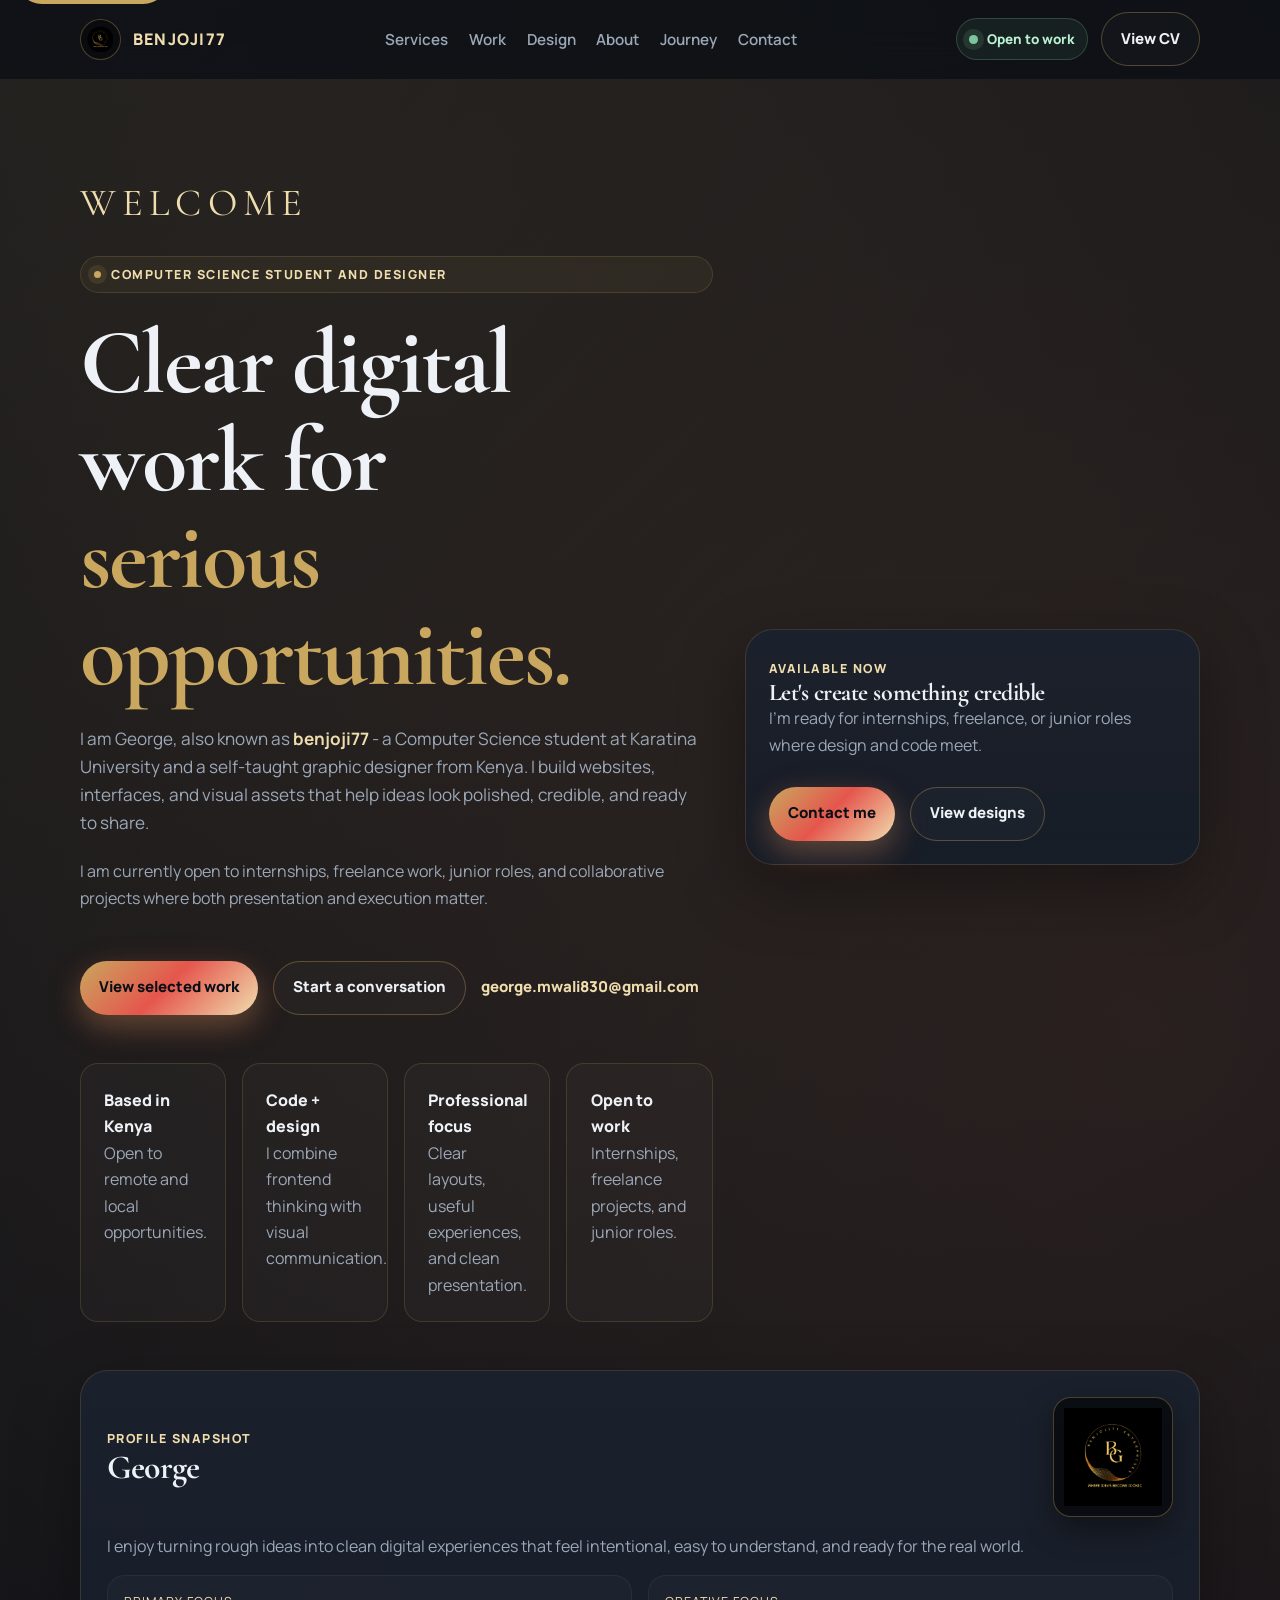
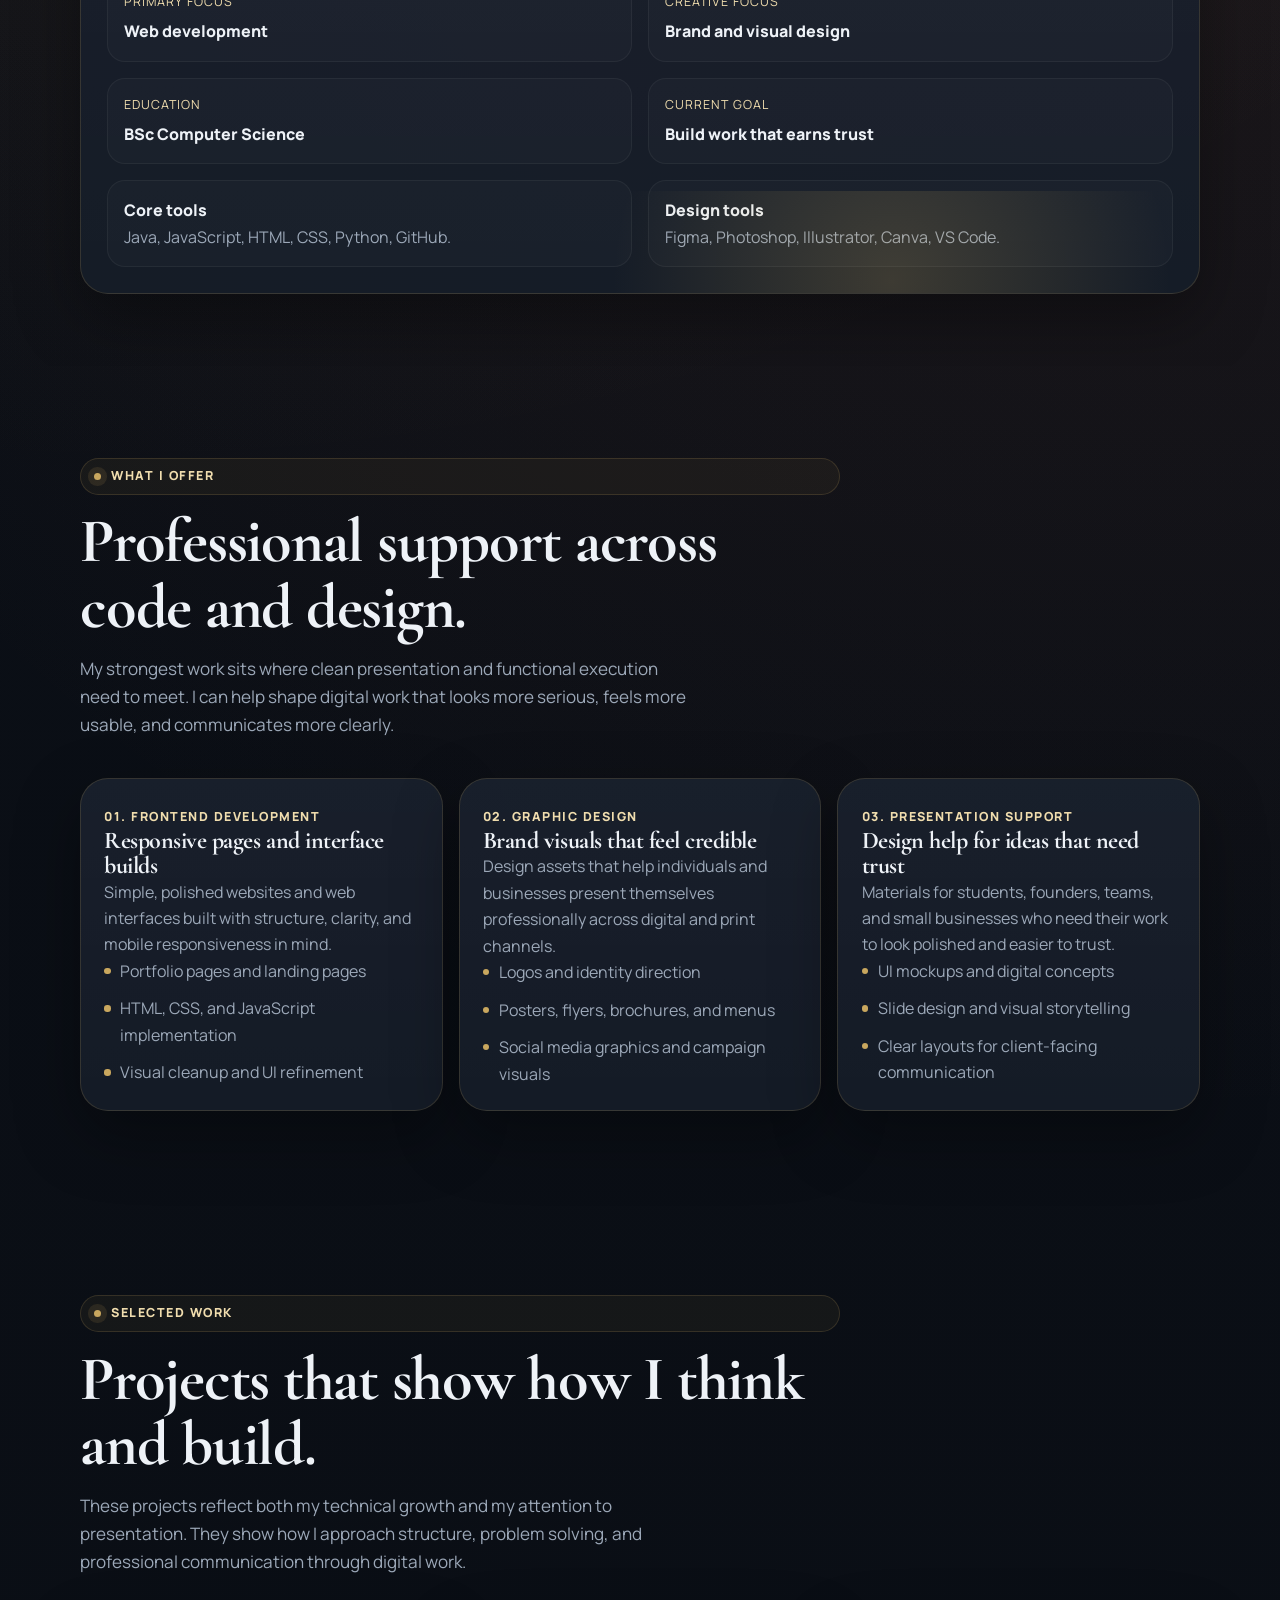
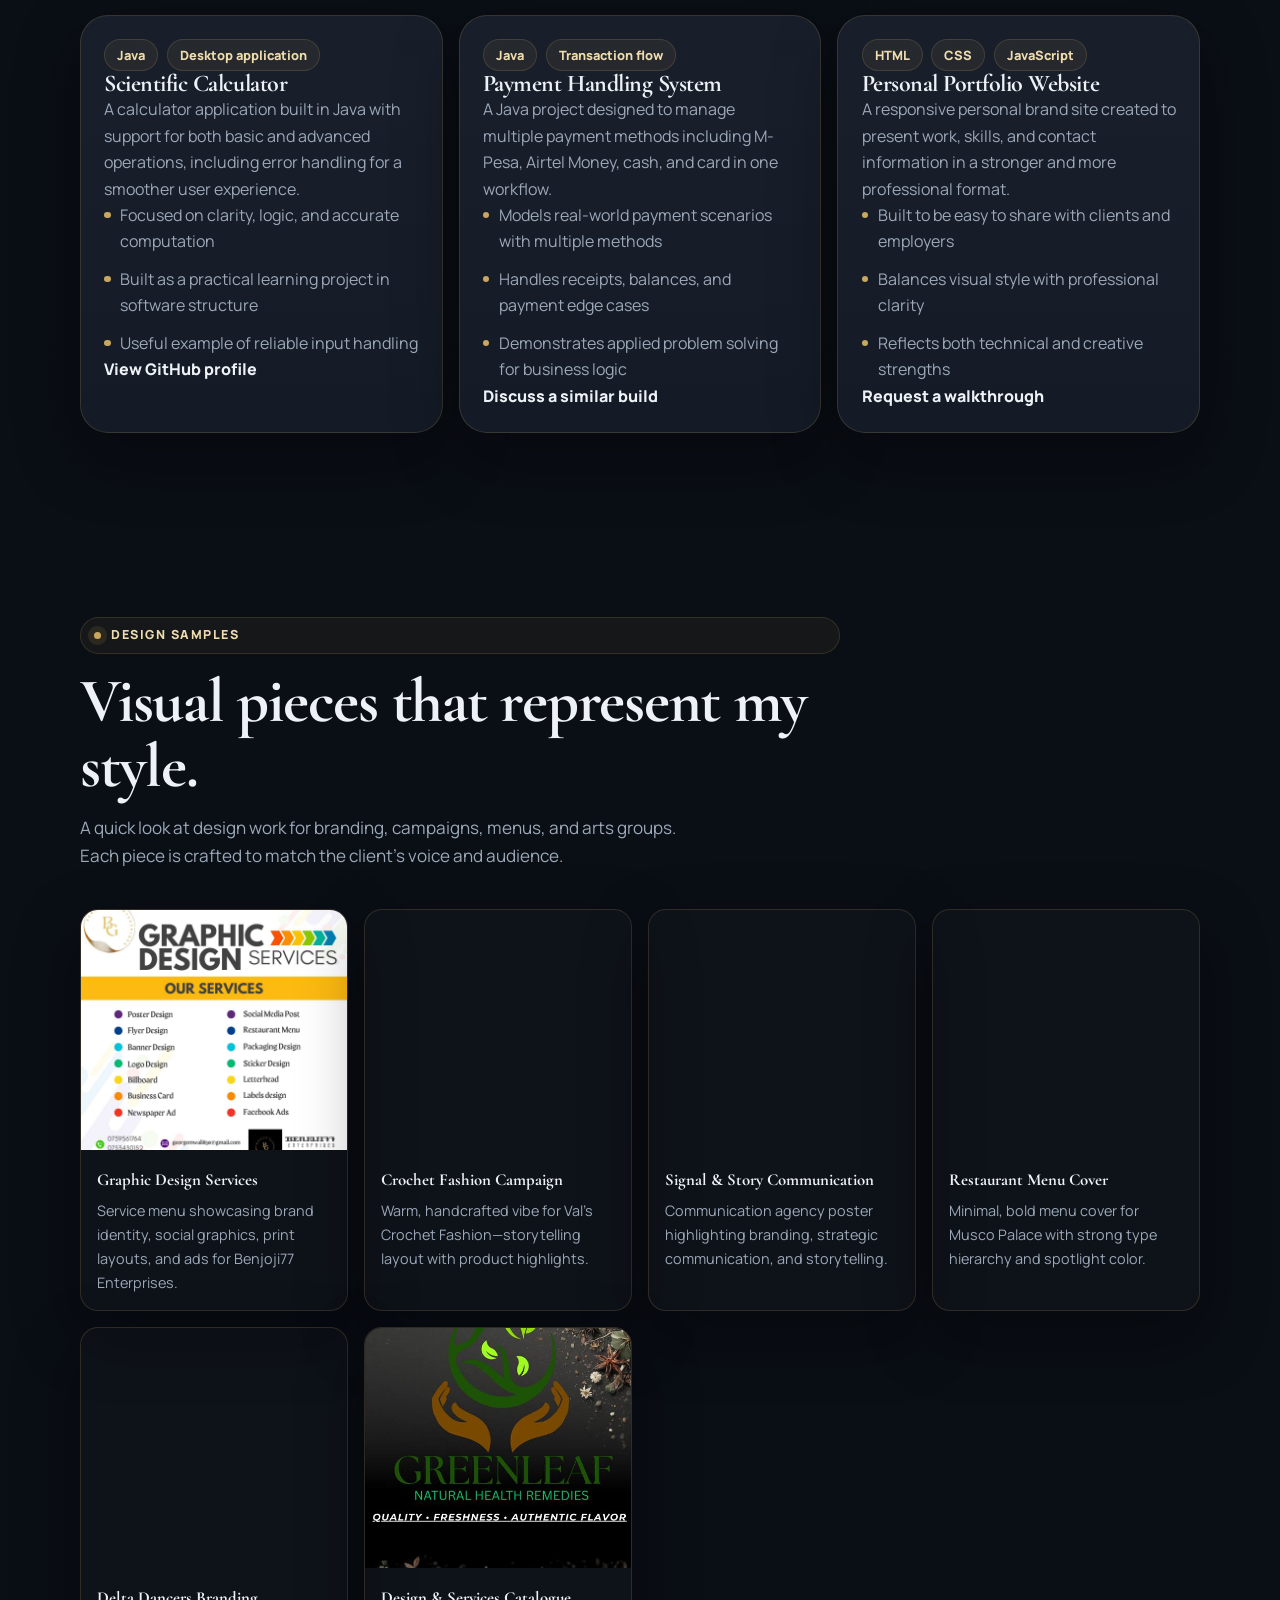
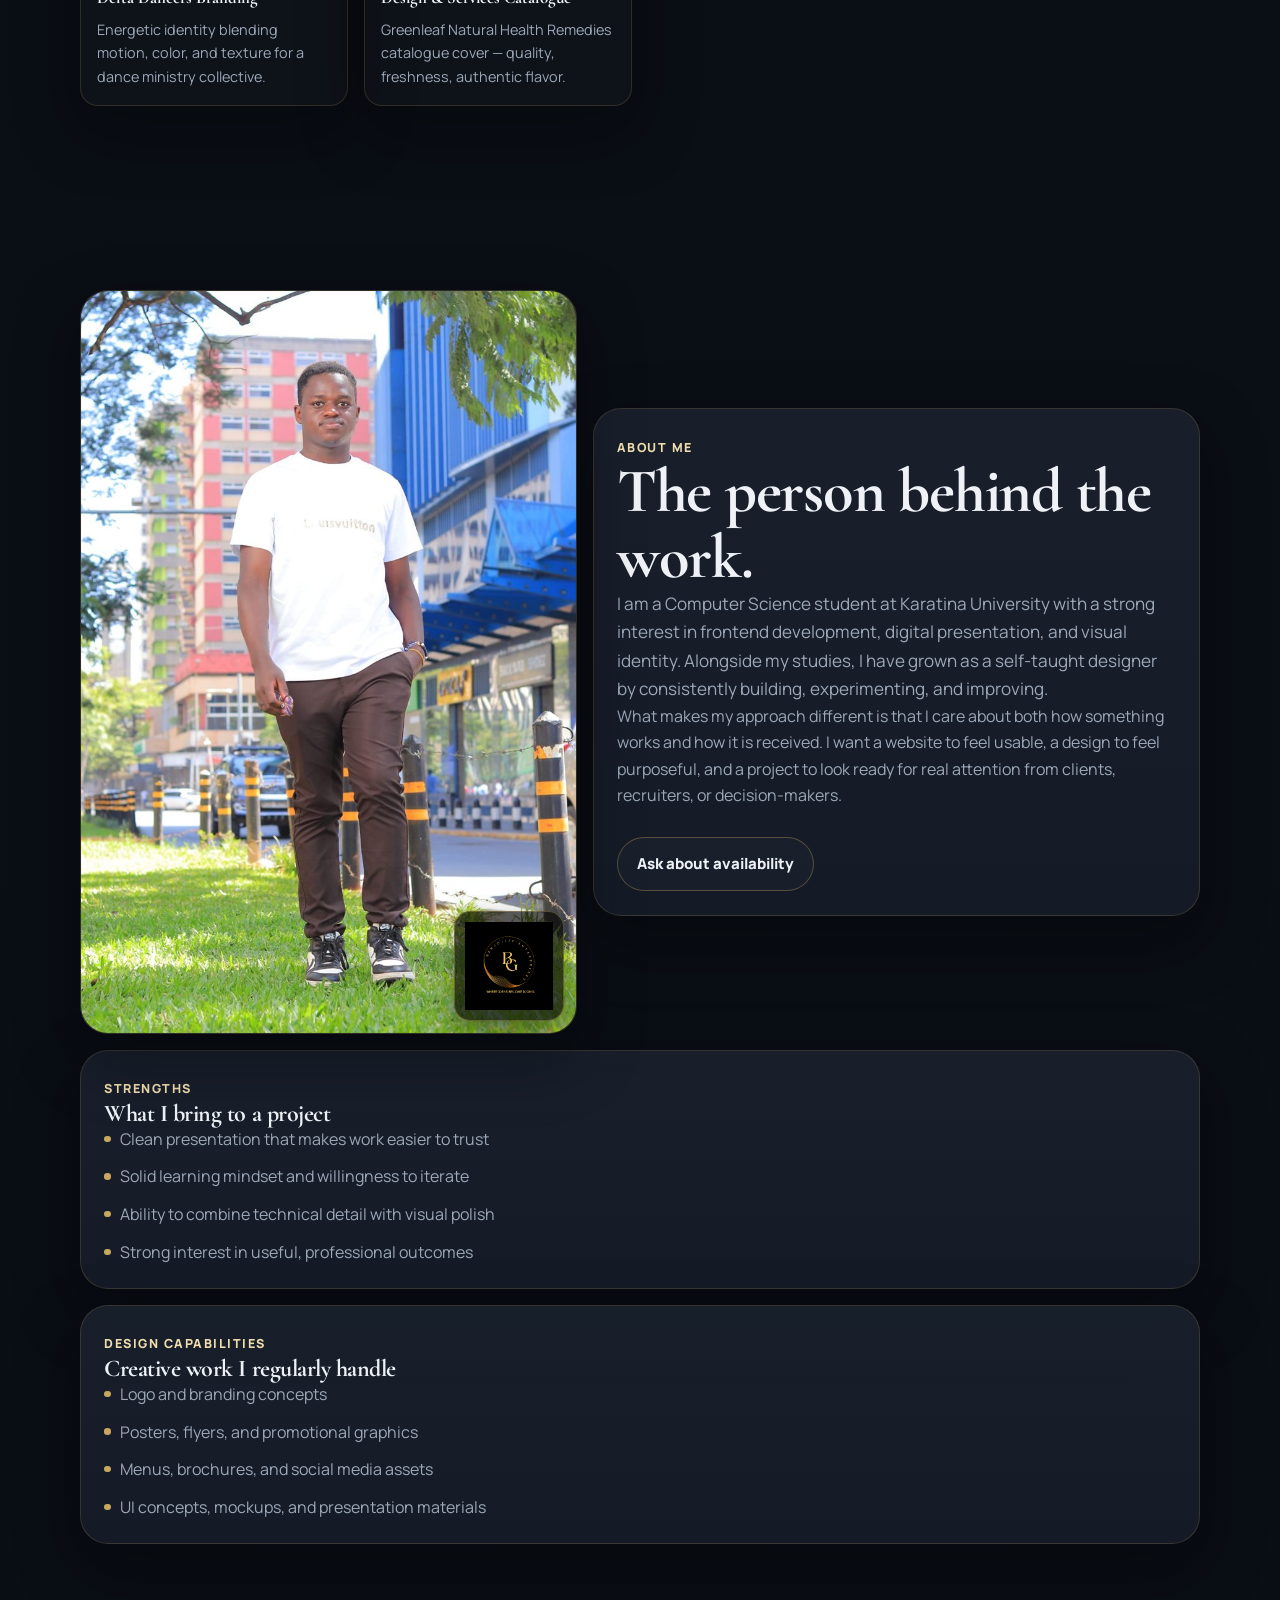
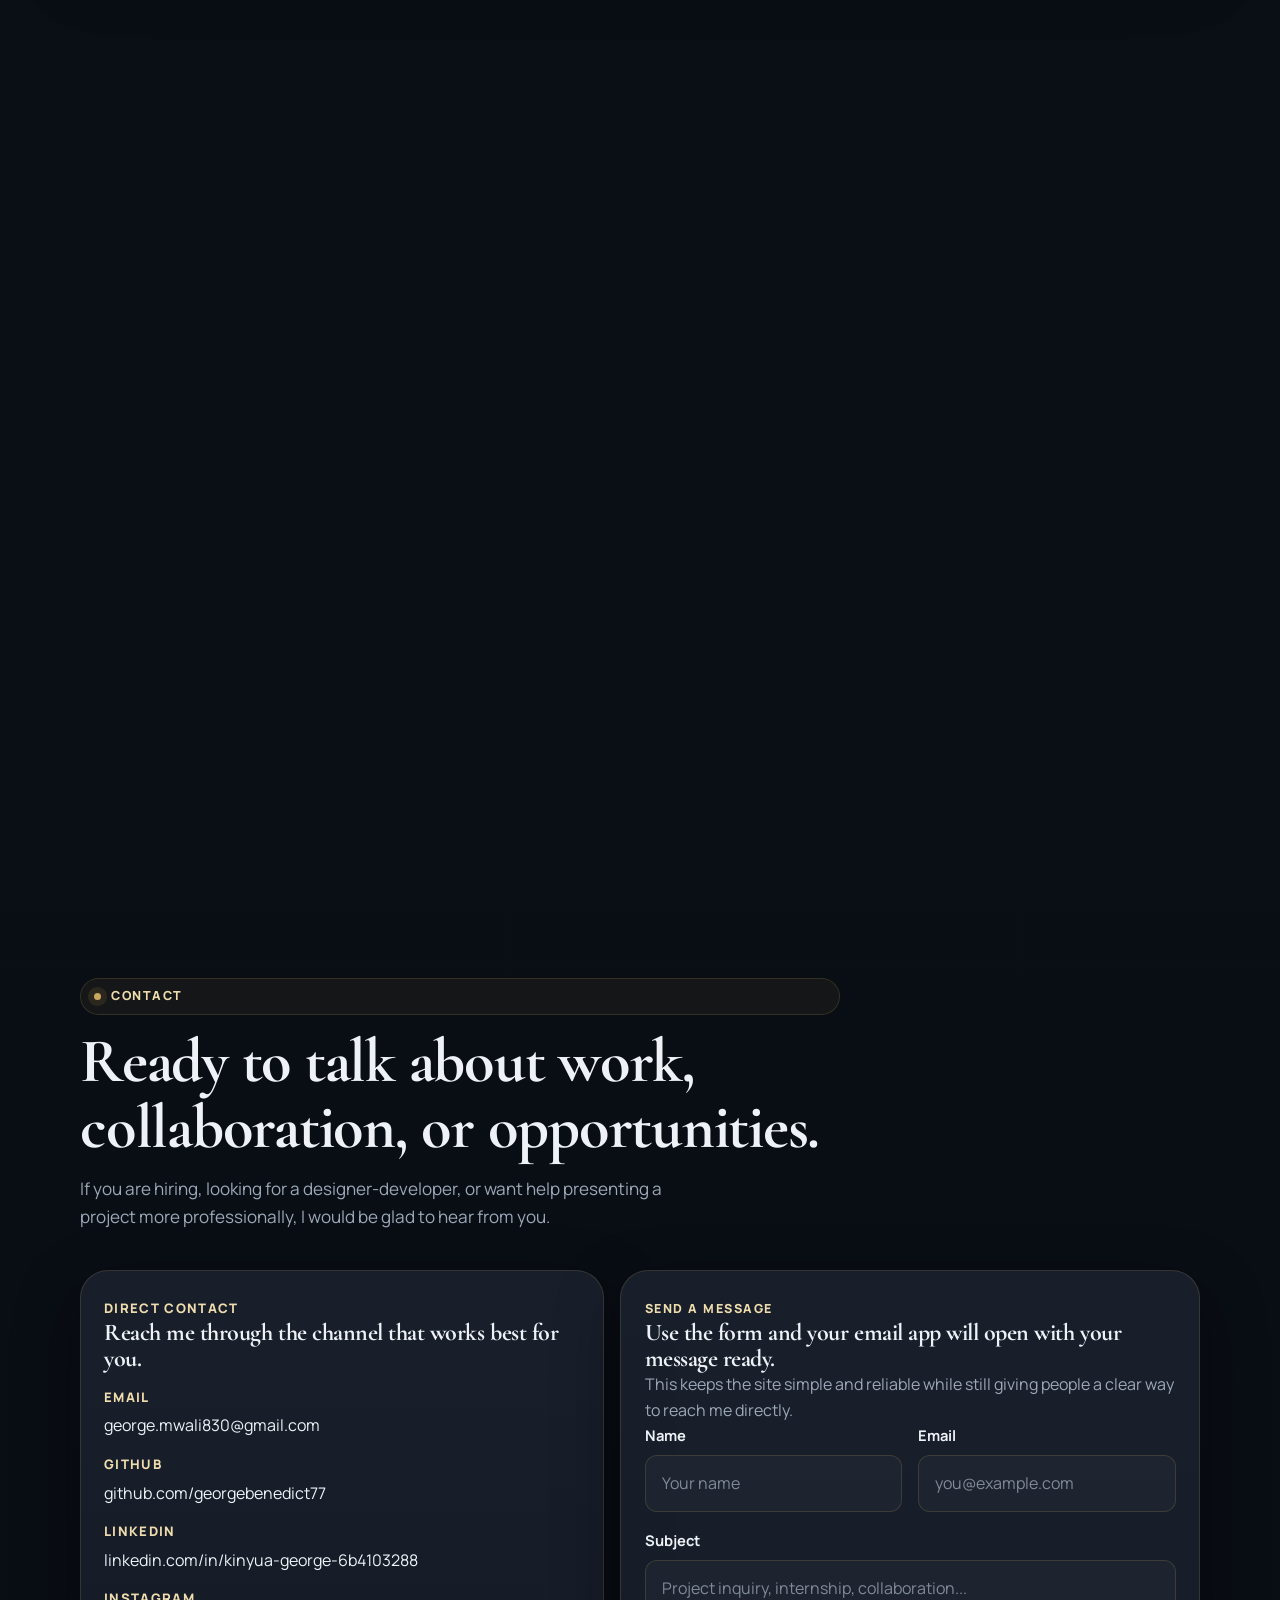
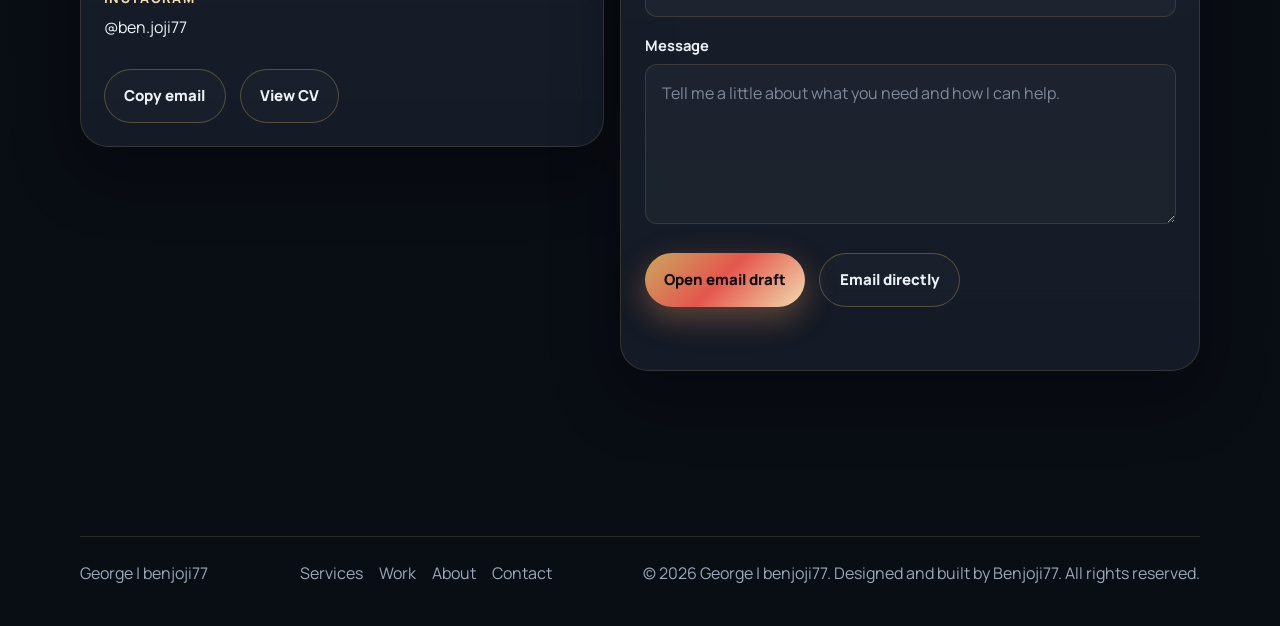
==== commit 40a7a5ae: "Polish metadata and optimize images" ====
--- a/index.html
+++ b/index.html
@@ -4,8 +4,23 @@
   <meta charset="UTF-8">
   <meta name="viewport" content="width=device-width, initial-scale=1.0">
   <meta name="description" content="George (benjoji77) is a Computer Science student and graphic designer from Kenya building polished websites, interfaces, and visual assets.">
+  <meta name="author" content="George | benjoji77">
+  <meta name="robots" content="index,follow">
   <meta name="theme-color" content="#0b0f16">
+  <meta property="og:title" content="George | benjoji77">
+  <meta property="og:description" content="Computer Science student and graphic designer from Kenya building polished websites, interfaces, and visual assets.">
+  <meta property="og:type" content="website">
+  <meta property="og:url" content="https://georgebenedict77.github.io/personal-portfolio-website/">
+  <meta property="og:image" content="https://georgebenedict77.github.io/personal-portfolio-website/assets/img/portrait-george.jpg">
+  <meta property="og:image:alt" content="Portrait of George, also known as benjoji77">
+  <meta name="twitter:card" content="summary_large_image">
+  <meta name="twitter:title" content="George | benjoji77">
+  <meta name="twitter:description" content="Computer Science student and graphic designer from Kenya building polished websites, interfaces, and visual assets.">
+  <meta name="twitter:image" content="https://georgebenedict77.github.io/personal-portfolio-website/assets/img/portrait-george.jpg">
   <title>George | benjoji77</title>
+  <link rel="canonical" href="https://georgebenedict77.github.io/personal-portfolio-website/">
+  <link rel="icon" type="image/png" href="assets/img/logo.png">
+  <link rel="apple-touch-icon" href="assets/img/logo.png">
   <link rel="preconnect" href="https://fonts.googleapis.com">
   <link rel="preconnect" href="https://fonts.gstatic.com" crossorigin>
   <link href="https://fonts.googleapis.com/css2?family=Cormorant+Garamond:wght@600;700&family=Manrope:wght@400;500;600;700;800&display=swap" rel="stylesheet">
@@ -189,42 +204,42 @@
         </div>
         <div class="gallery">
           <a class="media-card reveal" href="assets/docs/design-services.html">
-            <img src="assets/img/services-gfx.jpg" alt="Graphic design services overview">
+            <img src="assets/img/services-gfx.jpg" alt="Graphic design services overview" loading="lazy" decoding="async">
             <div class="media-body">
               <h4>Graphic Design Services</h4>
               <p>Service menu showcasing brand identity, social graphics, print layouts, and ads for Benjoji77 Enterprises.</p>
             </div>
           </a>
           <a class="media-card reveal" href="assets/docs/design-crochet.html">
-            <img src="assets/img/crochet-campaign.jpg" alt="Crochet fashion marketing design">
+            <img src="assets/img/crochet-campaign.jpg" alt="Crochet fashion marketing design" loading="lazy" decoding="async">
             <div class="media-body">
               <h4>Crochet Fashion Campaign</h4>
               <p>Warm, handcrafted vibe for Val's Crochet Fashion&mdash;storytelling layout with product highlights.</p>
             </div>
           </a>
           <a class="media-card reveal" href="assets/docs/design-signal.html">
-            <img src="assets/img/signal-story.jpg" alt="Signal & Story communication design">
+            <img src="assets/img/signal-story.jpg" alt="Signal & Story communication design" loading="lazy" decoding="async">
             <div class="media-body">
               <h4>Signal &amp; Story Communication</h4>
               <p>Communication agency poster highlighting branding, strategic communication, and storytelling.</p>
             </div>
           </a>
           <a class="media-card reveal" href="assets/docs/design-menu.html">
-            <img src="assets/img/menu.jpg" alt="Restaurant food menu cover design">
+            <img src="assets/img/menu.jpg" alt="Restaurant food menu cover design" loading="lazy" decoding="async">
             <div class="media-body">
               <h4>Restaurant Menu Cover</h4>
               <p>Minimal, bold menu cover for Musco Palace with strong type hierarchy and spotlight color.</p>
             </div>
           </a>
           <a class="media-card reveal" href="assets/docs/design-delta.html">
-            <img src="assets/img/delta.jpg" alt="Delta Dancers artistic branding">
+            <img src="assets/img/delta.jpg" alt="Delta Dancers artistic branding" loading="lazy" decoding="async">
             <div class="media-body">
               <h4>Delta Dancers Branding</h4>
               <p>Energetic identity blending motion, color, and texture for a dance ministry collective.</p>
             </div>
           </a>
           <a class="media-card reveal" href="assets/docs/catalogue.pdf">
-            <img src="assets/img/catalogue.jpg" alt="Design and services catalogue cover">
+            <img src="assets/img/catalogue.jpg" alt="Design and services catalogue cover" loading="lazy" decoding="async">
             <div class="media-body">
               <h4>Design &amp; Services Catalogue</h4>
               <p>Greenleaf Natural Health Remedies catalogue cover &mdash; quality, freshness, authentic flavor.</p>
@@ -238,7 +253,7 @@
       <div class="wrap">
         <div class="about-media">
           <figure class="about-photo reveal">
-            <img src="assets/img/portrait-george.jpg" alt="George walking in Nairobi">
+            <img src="assets/img/portrait-george.jpg" alt="George walking in Nairobi" loading="lazy" decoding="async">
             <div class="about-logo">
               <img src="assets/img/logo.png" alt="Benjoji77 Enterprises logo">
             </div>
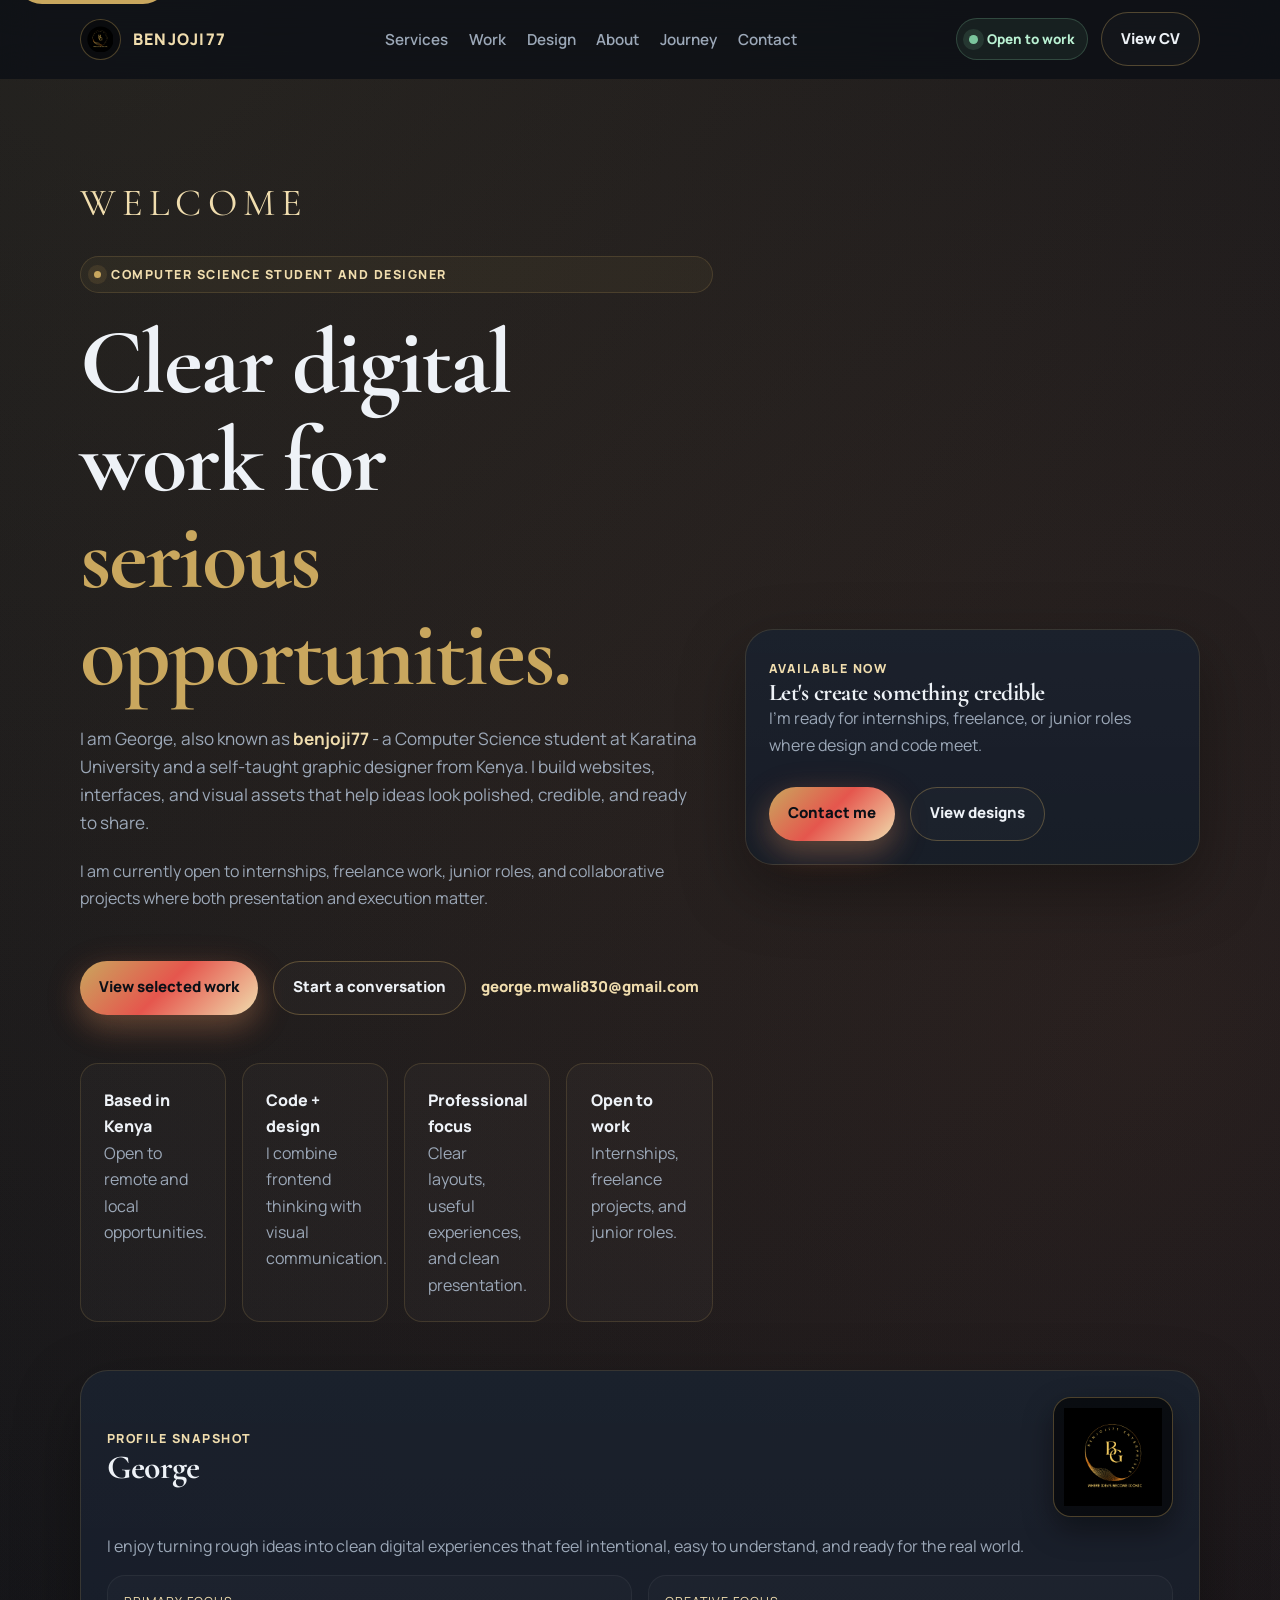
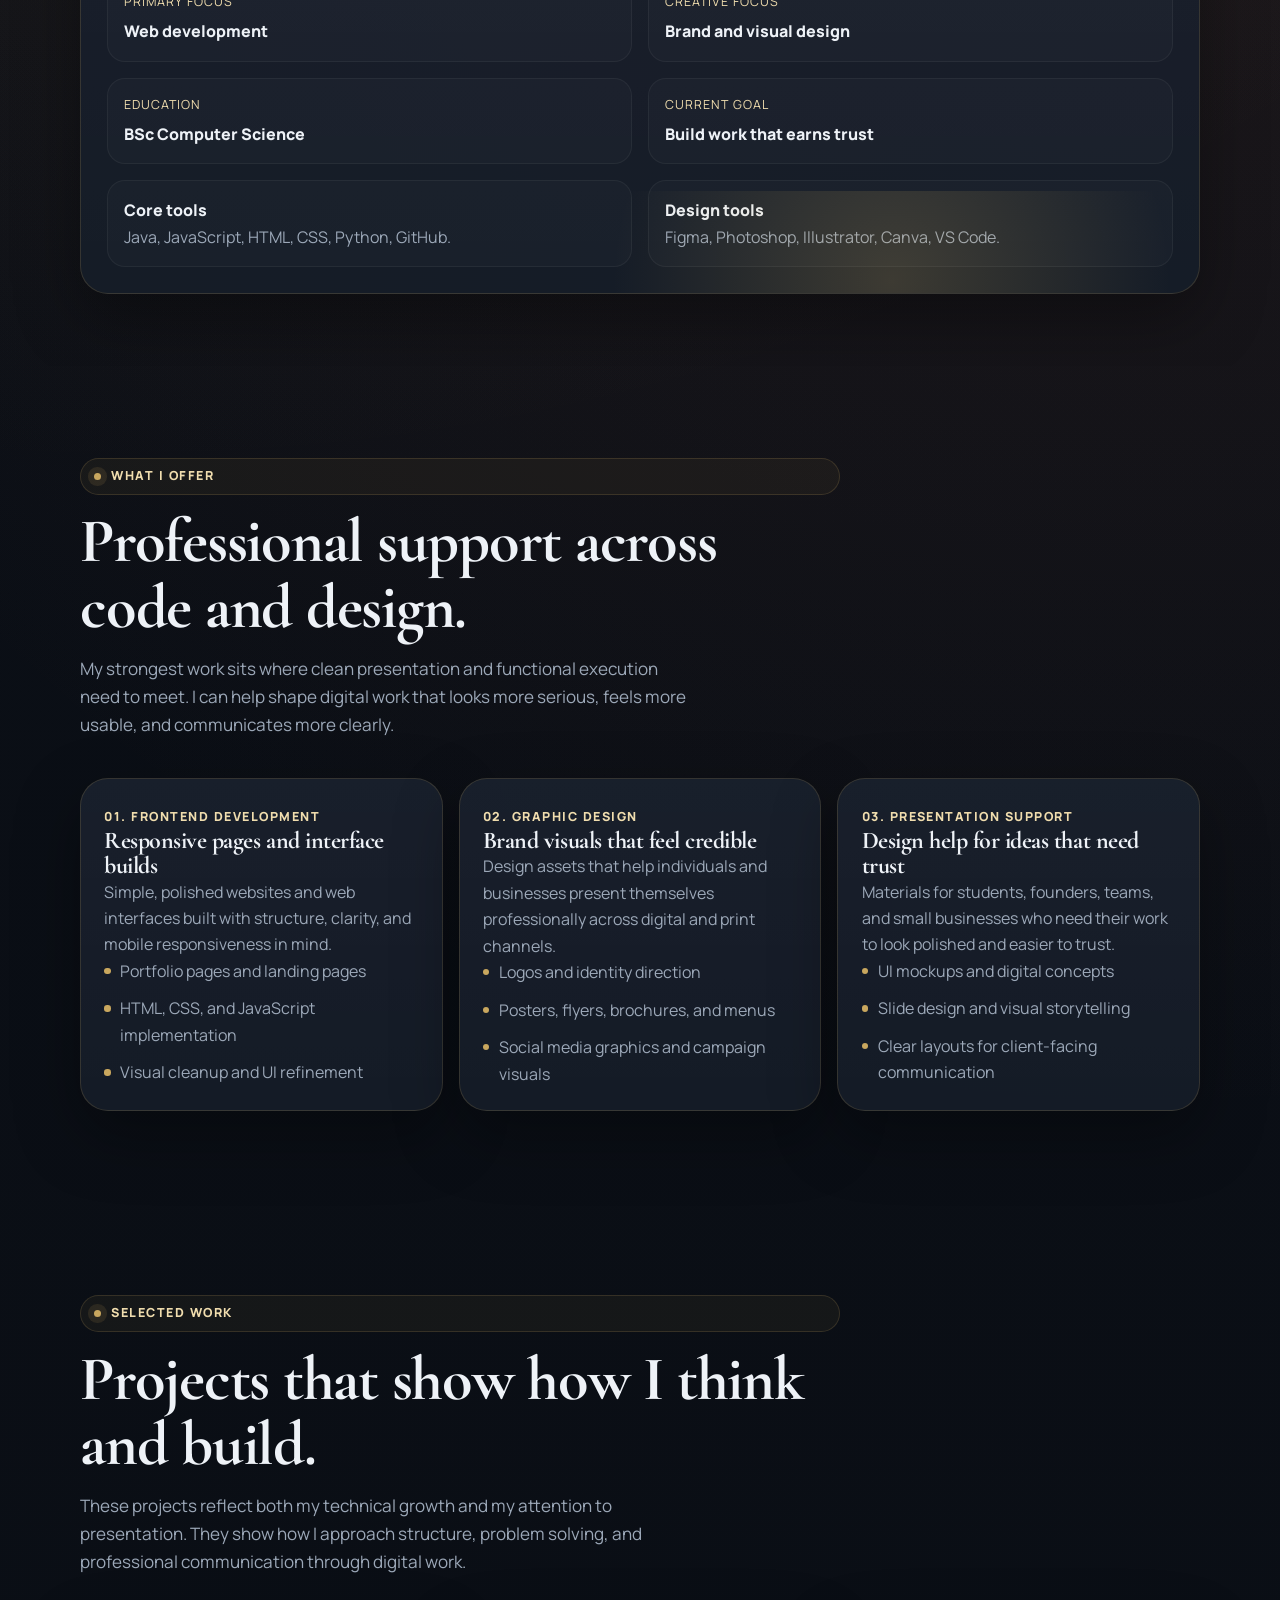
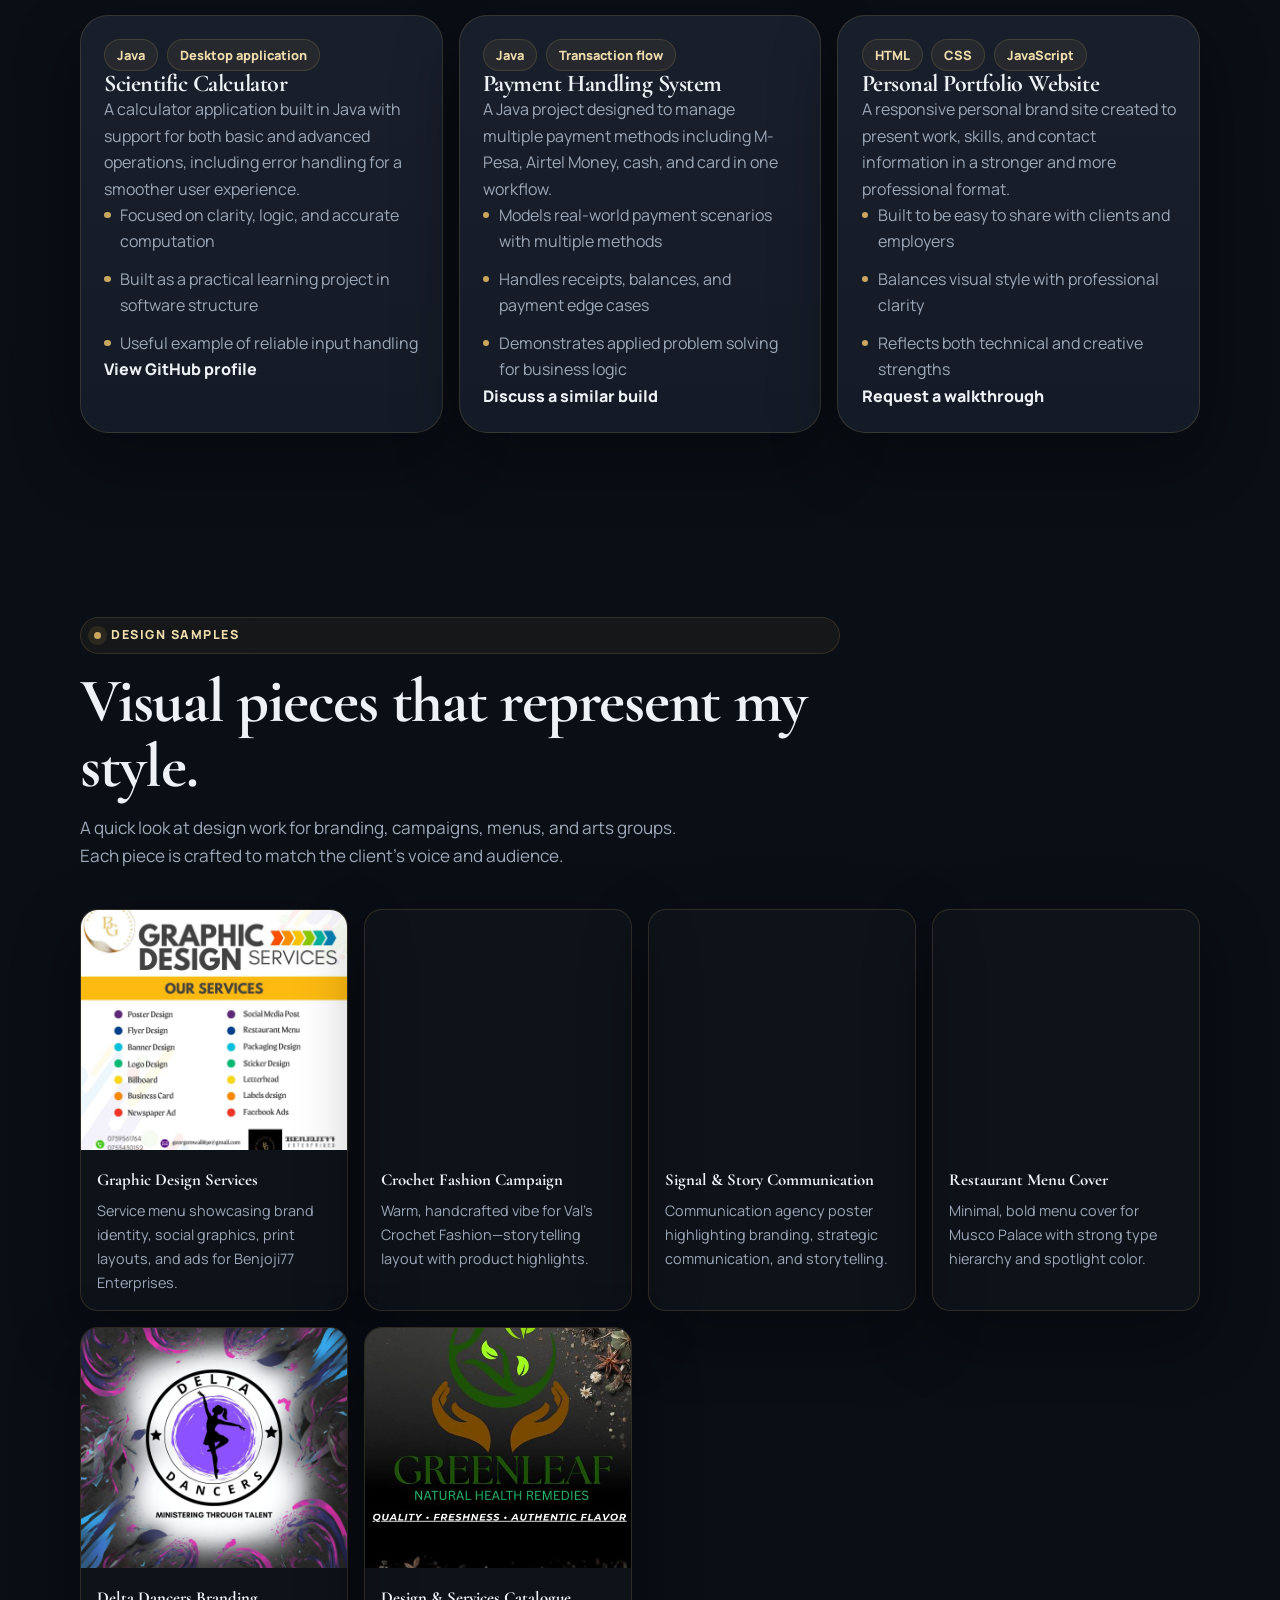
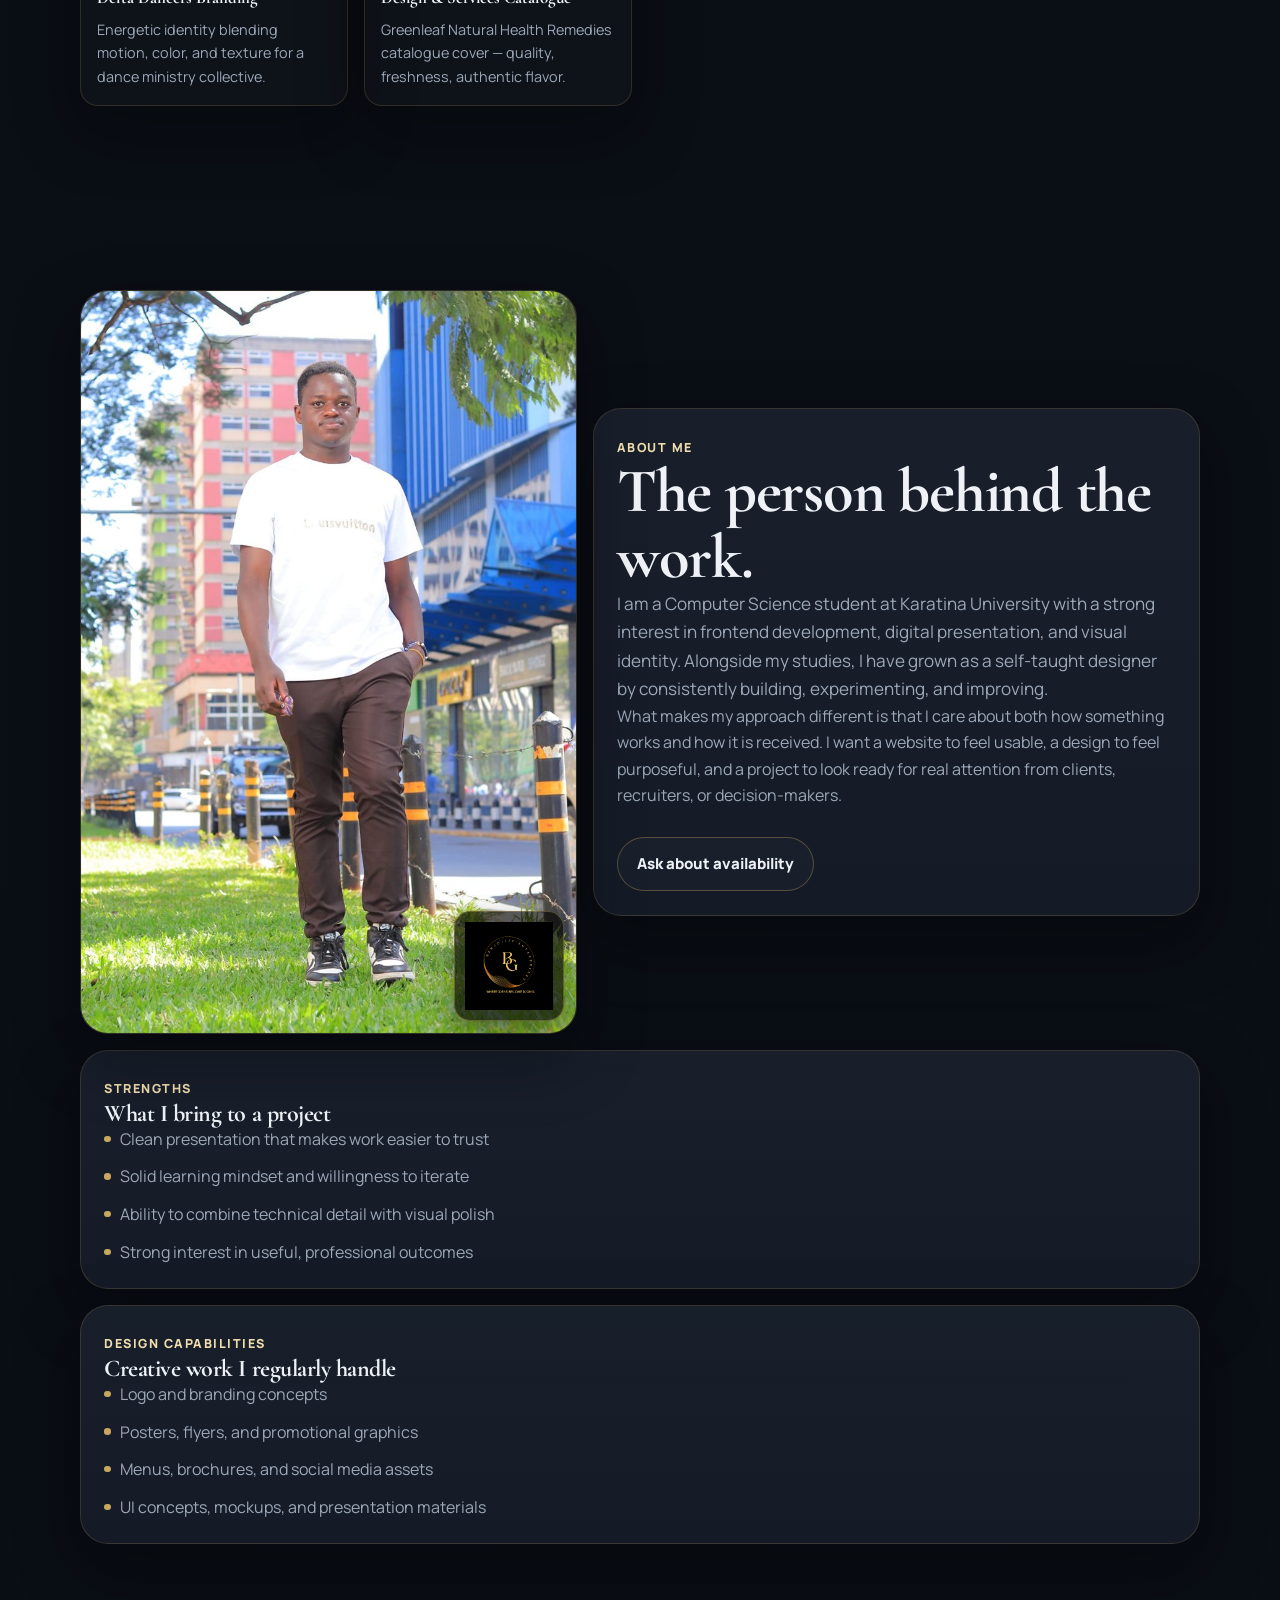
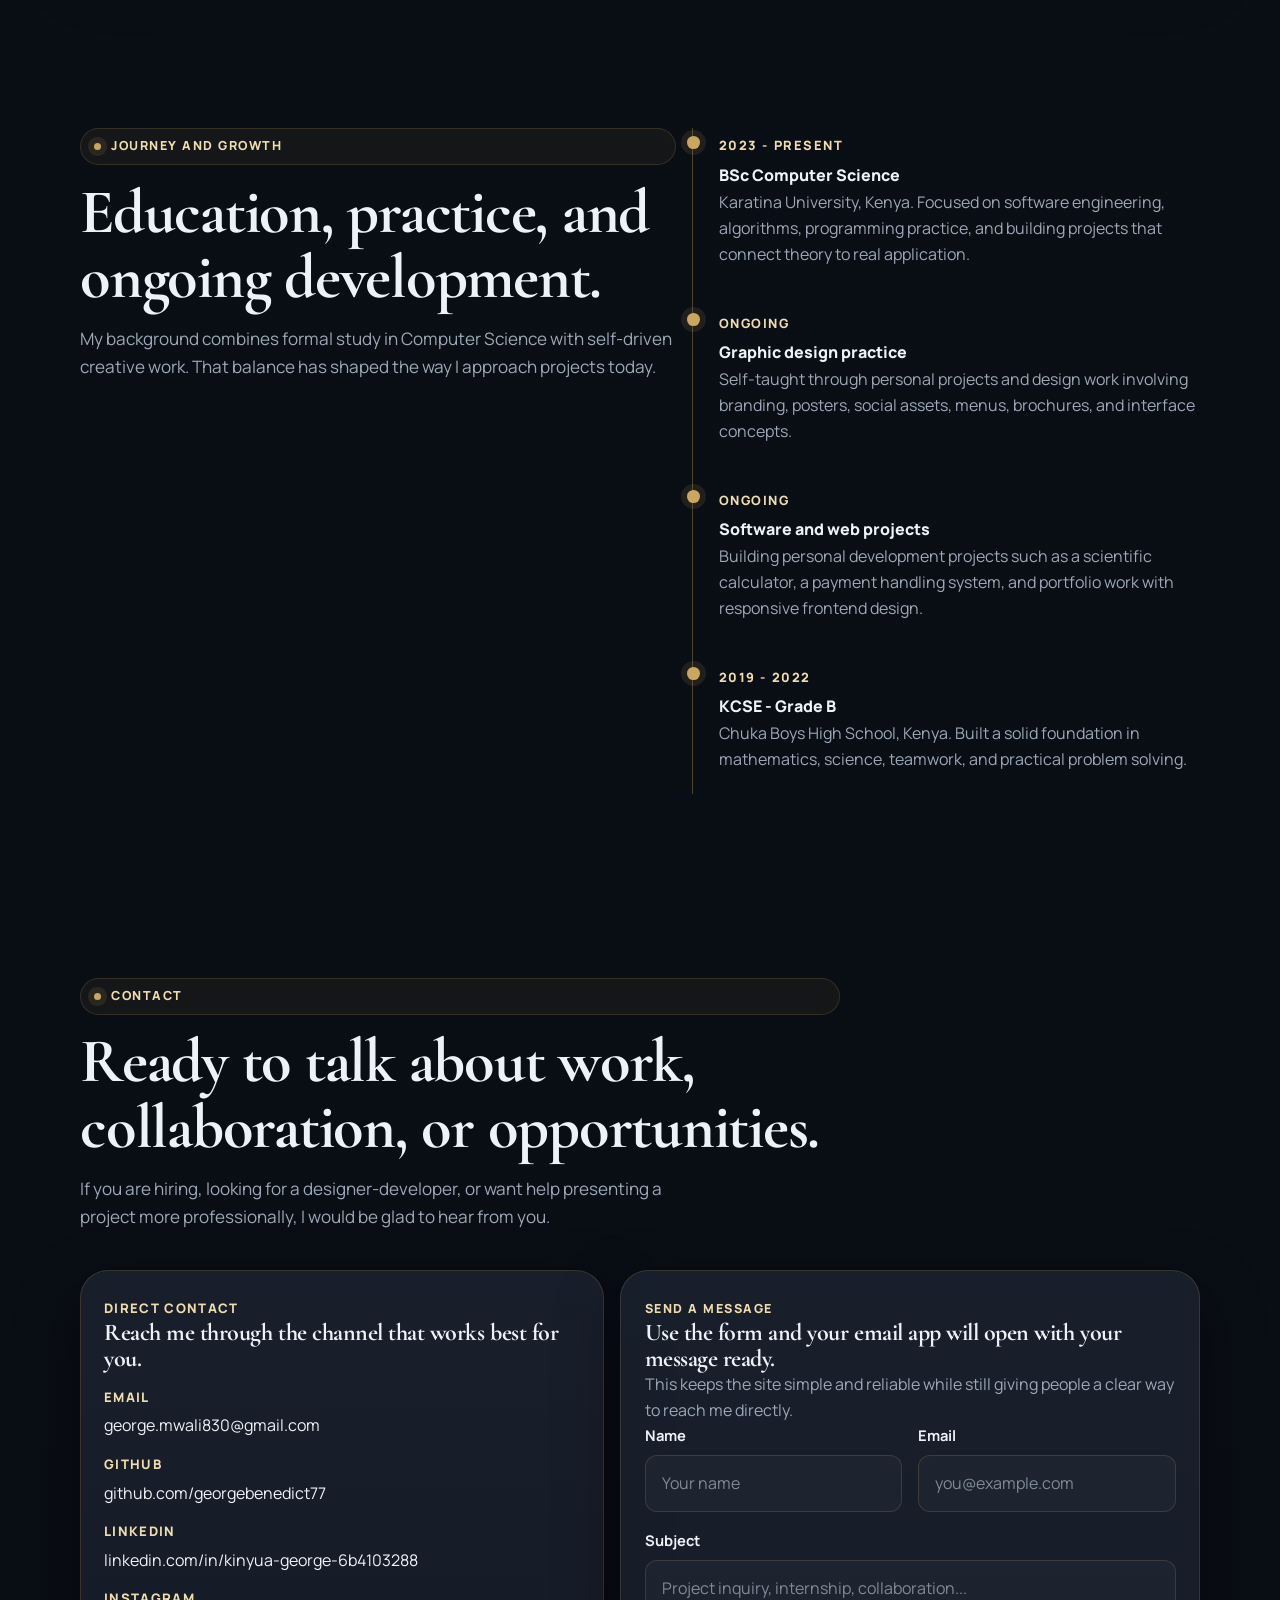
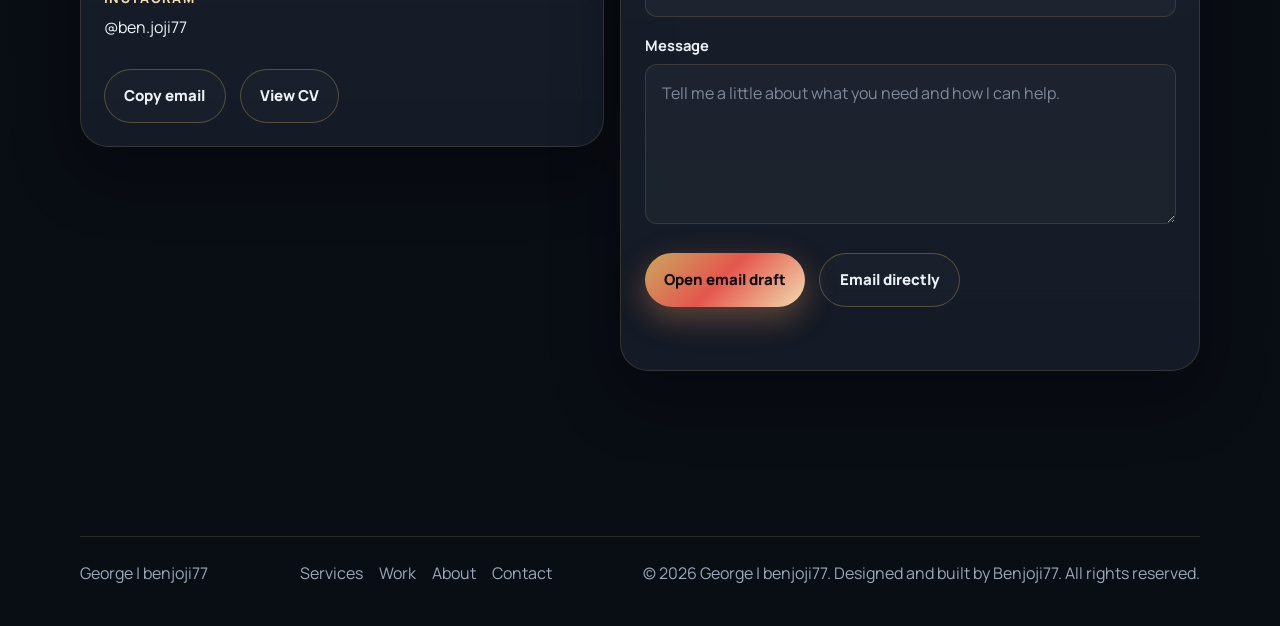
==== commit 9523d992: "Add SEO discovery files" ====
--- a/index.html
+++ b/index.html
@@ -25,6 +25,28 @@
   <link rel="preconnect" href="https://fonts.gstatic.com" crossorigin>
   <link href="https://fonts.googleapis.com/css2?family=Cormorant+Garamond:wght@600;700&family=Manrope:wght@400;500;600;700;800&display=swap" rel="stylesheet">
   <link rel="stylesheet" href="assets/css/main.css">
+  <script type="application/ld+json">
+  {
+    "@context": "https://schema.org",
+    "@type": "Person",
+    "name": "George",
+    "alternateName": "benjoji77",
+    "url": "https://georgebenedict77.github.io/personal-portfolio-website/",
+    "image": "https://georgebenedict77.github.io/personal-portfolio-website/assets/img/portrait-george.jpg",
+    "jobTitle": "Computer Science Student and Graphic Designer",
+    "description": "Computer Science student and graphic designer from Kenya building polished websites, interfaces, and visual assets.",
+    "email": "mailto:george.mwali830@gmail.com",
+    "homeLocation": {
+      "@type": "Place",
+      "name": "Kenya"
+    },
+    "sameAs": [
+      "https://github.com/georgebenedict77",
+      "https://linkedin.com/in/kinyua-george-6b4103288",
+      "https://instagram.com/ben.joji77"
+    ]
+  }
+  </script>
 </head>
 <body>
   <div class="intro" id="intro" aria-label="Welcome screen">
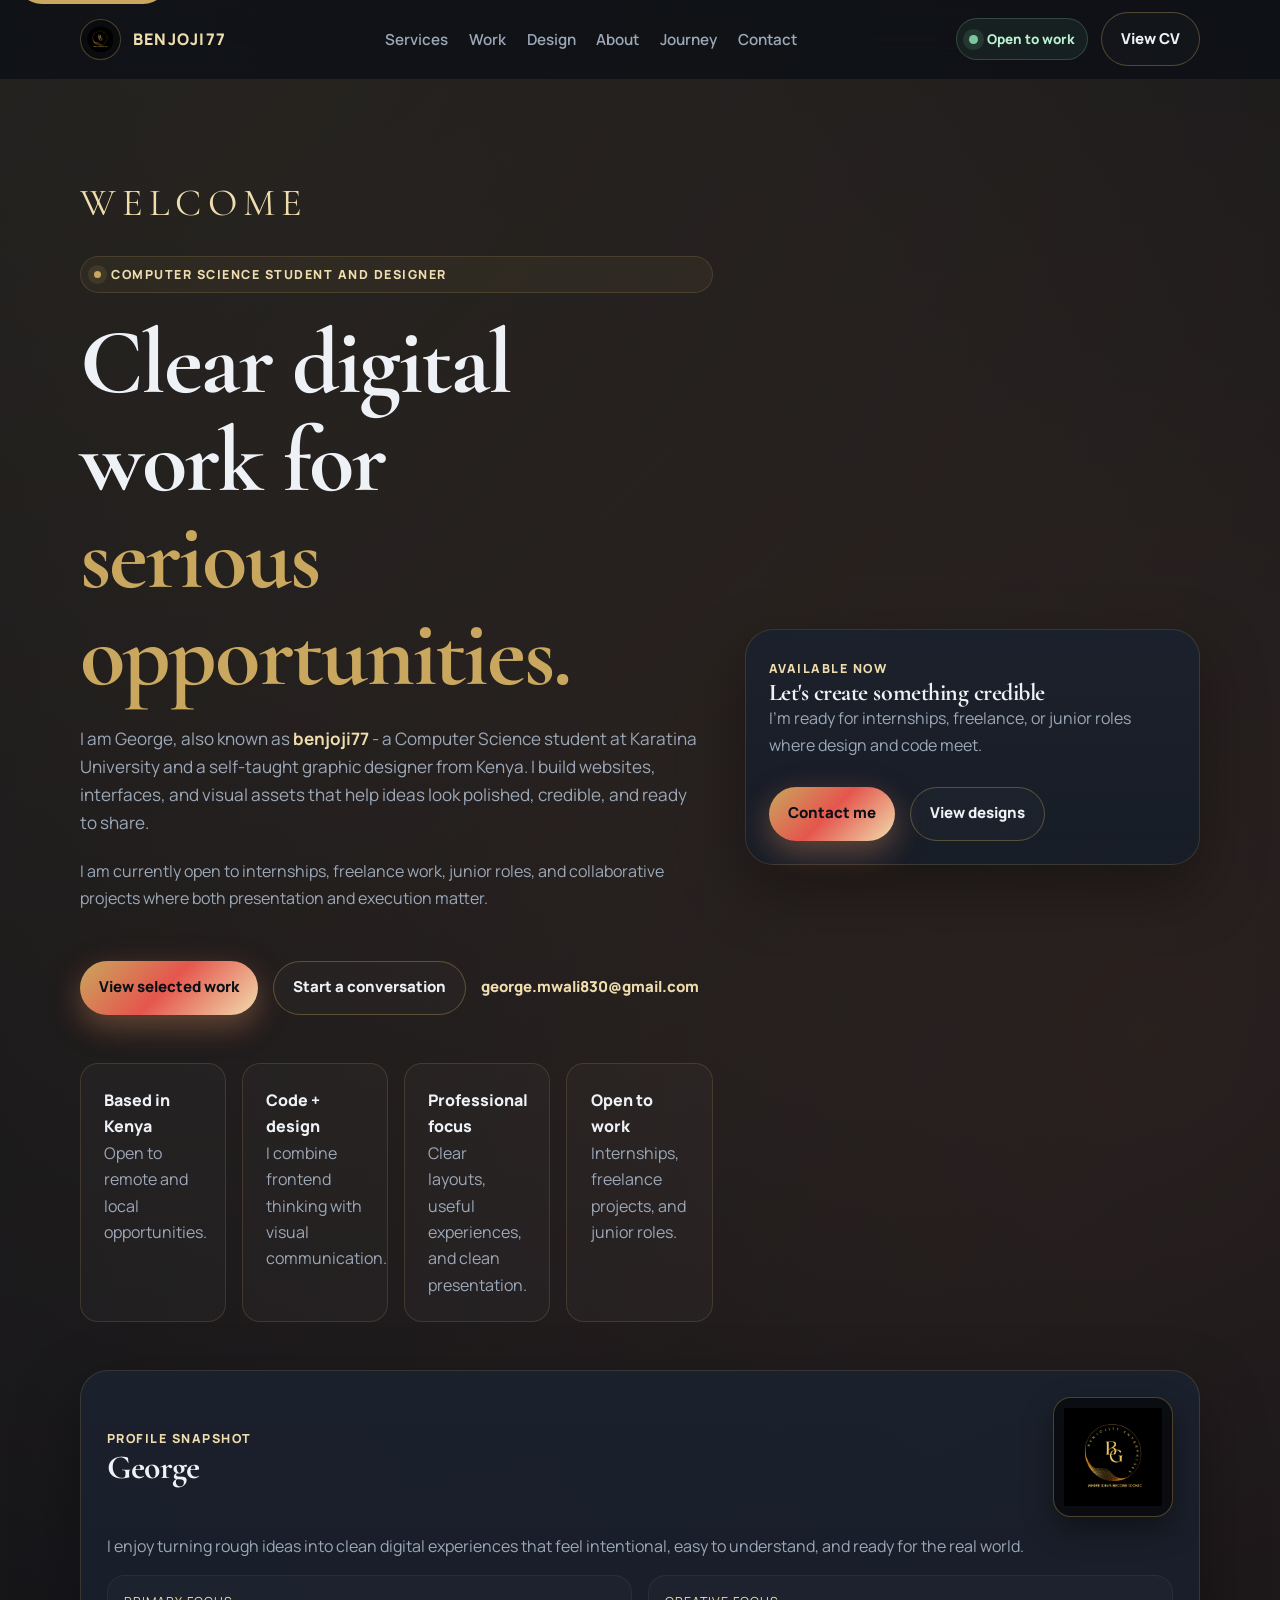
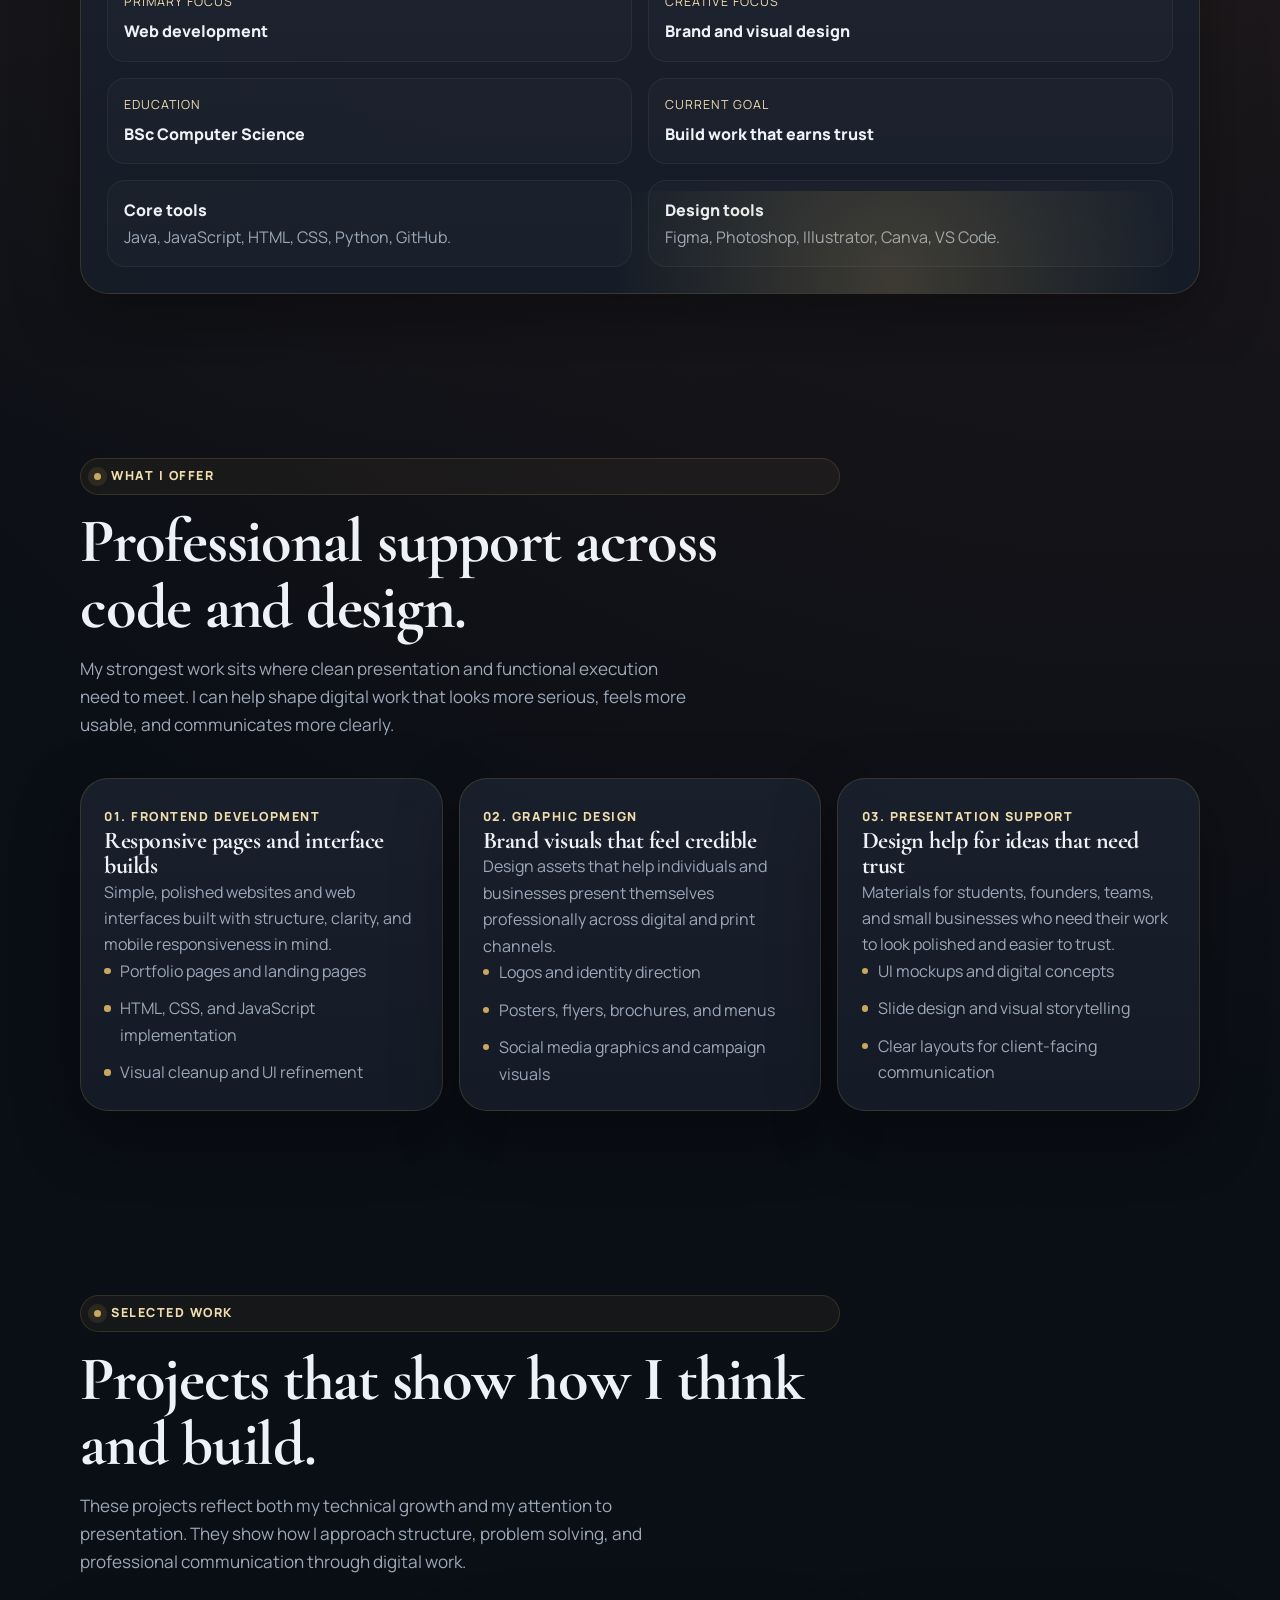
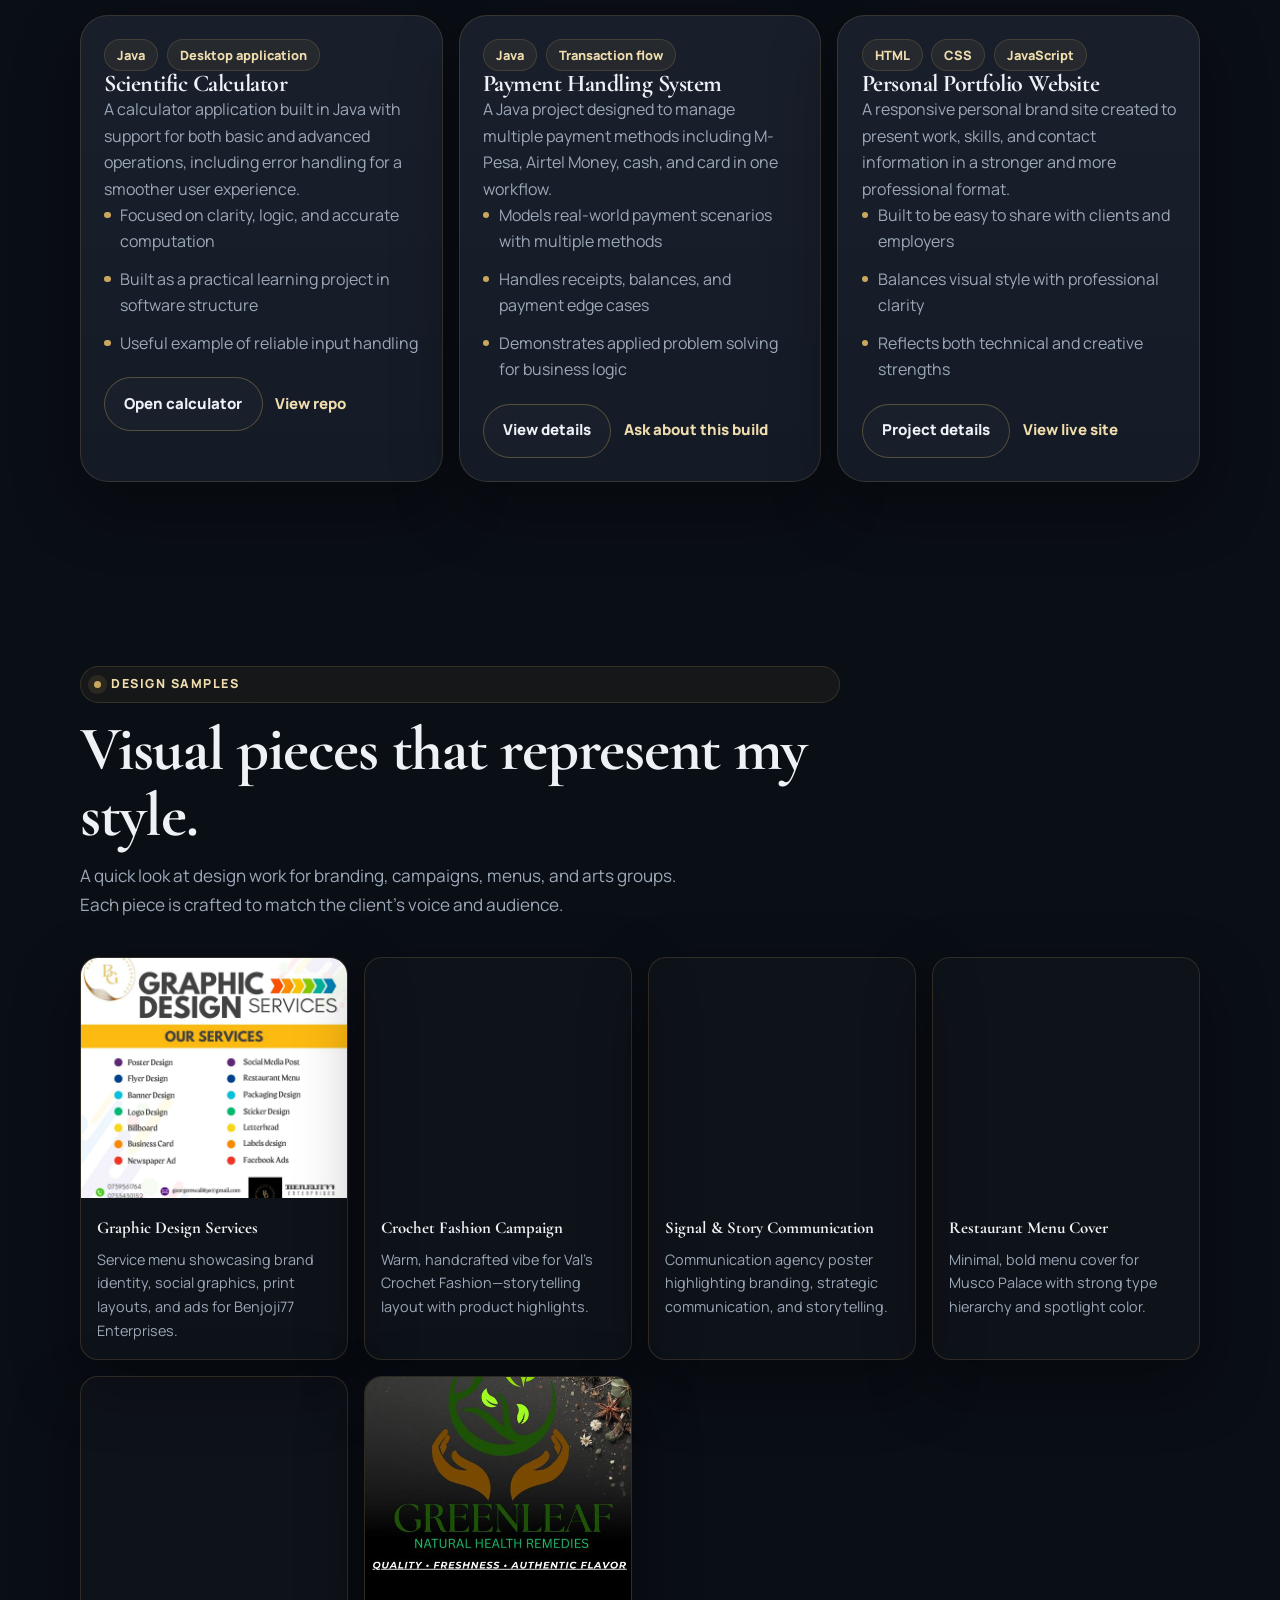
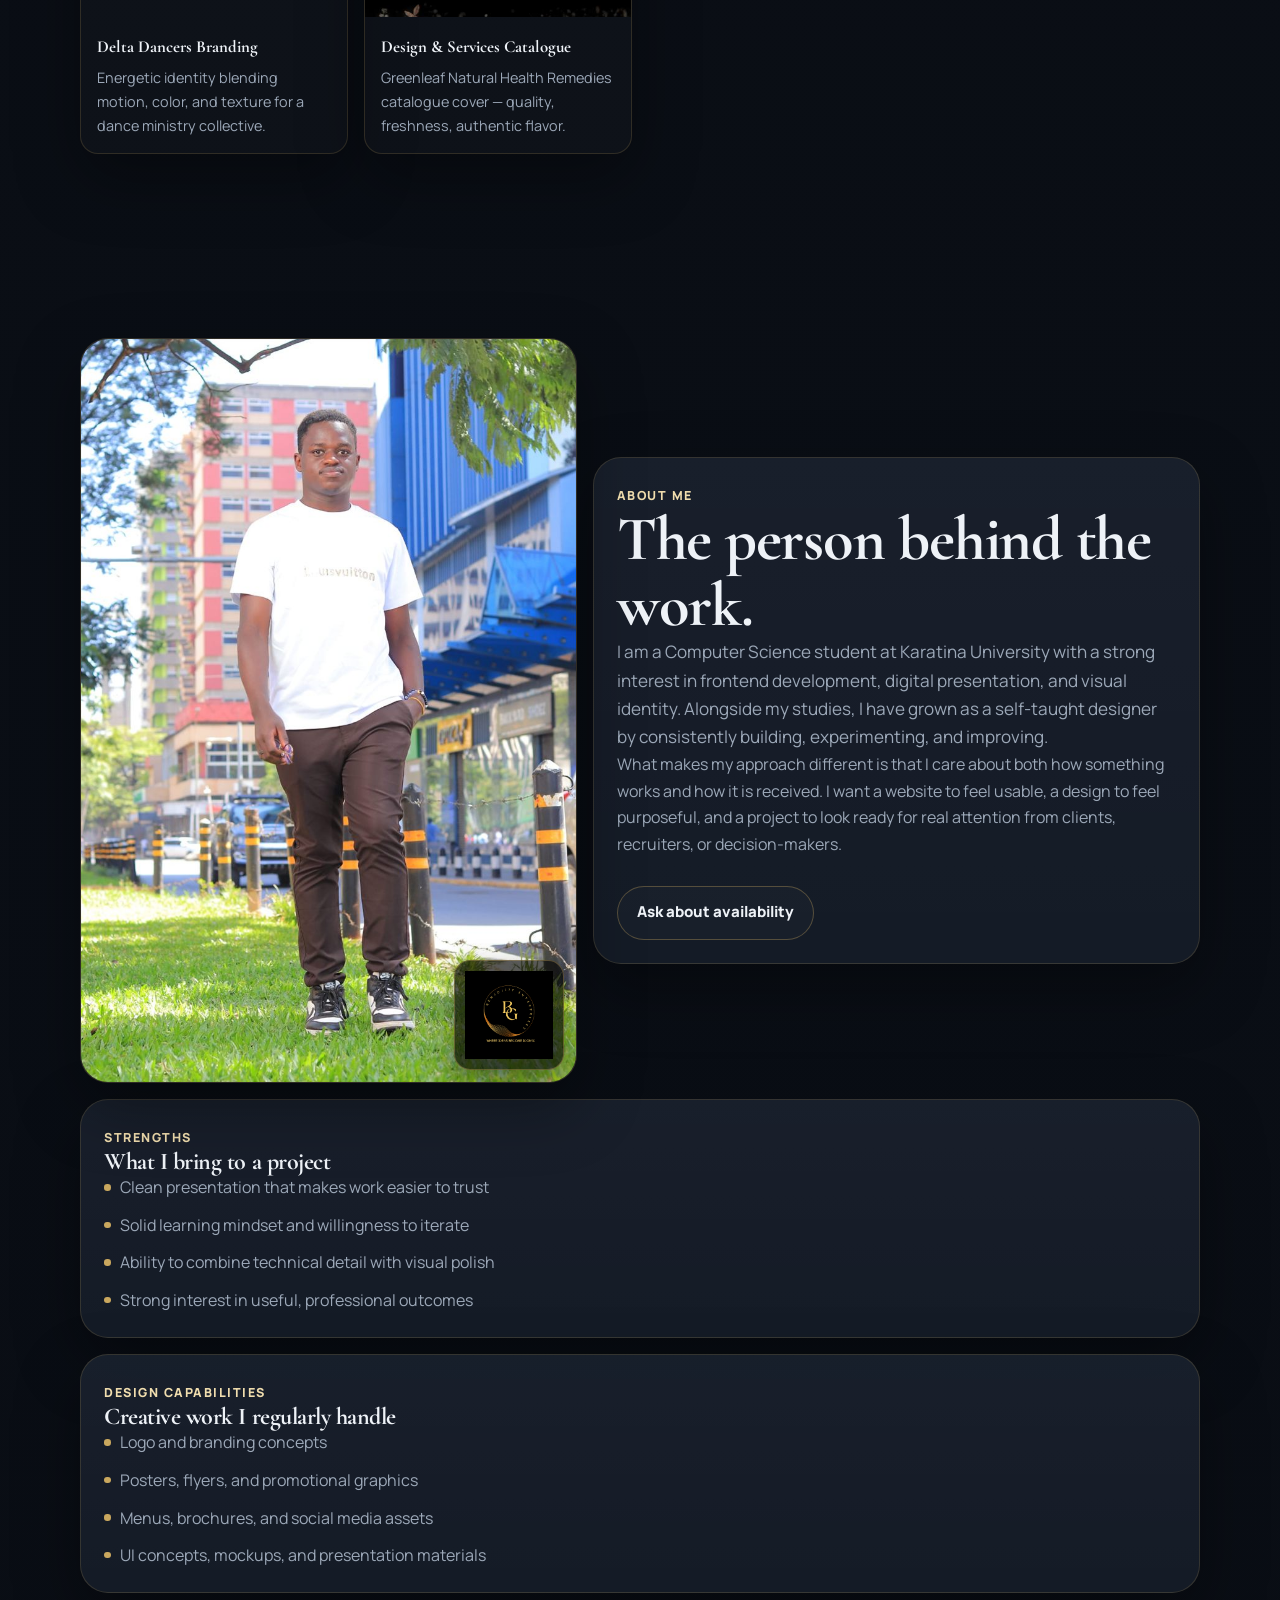
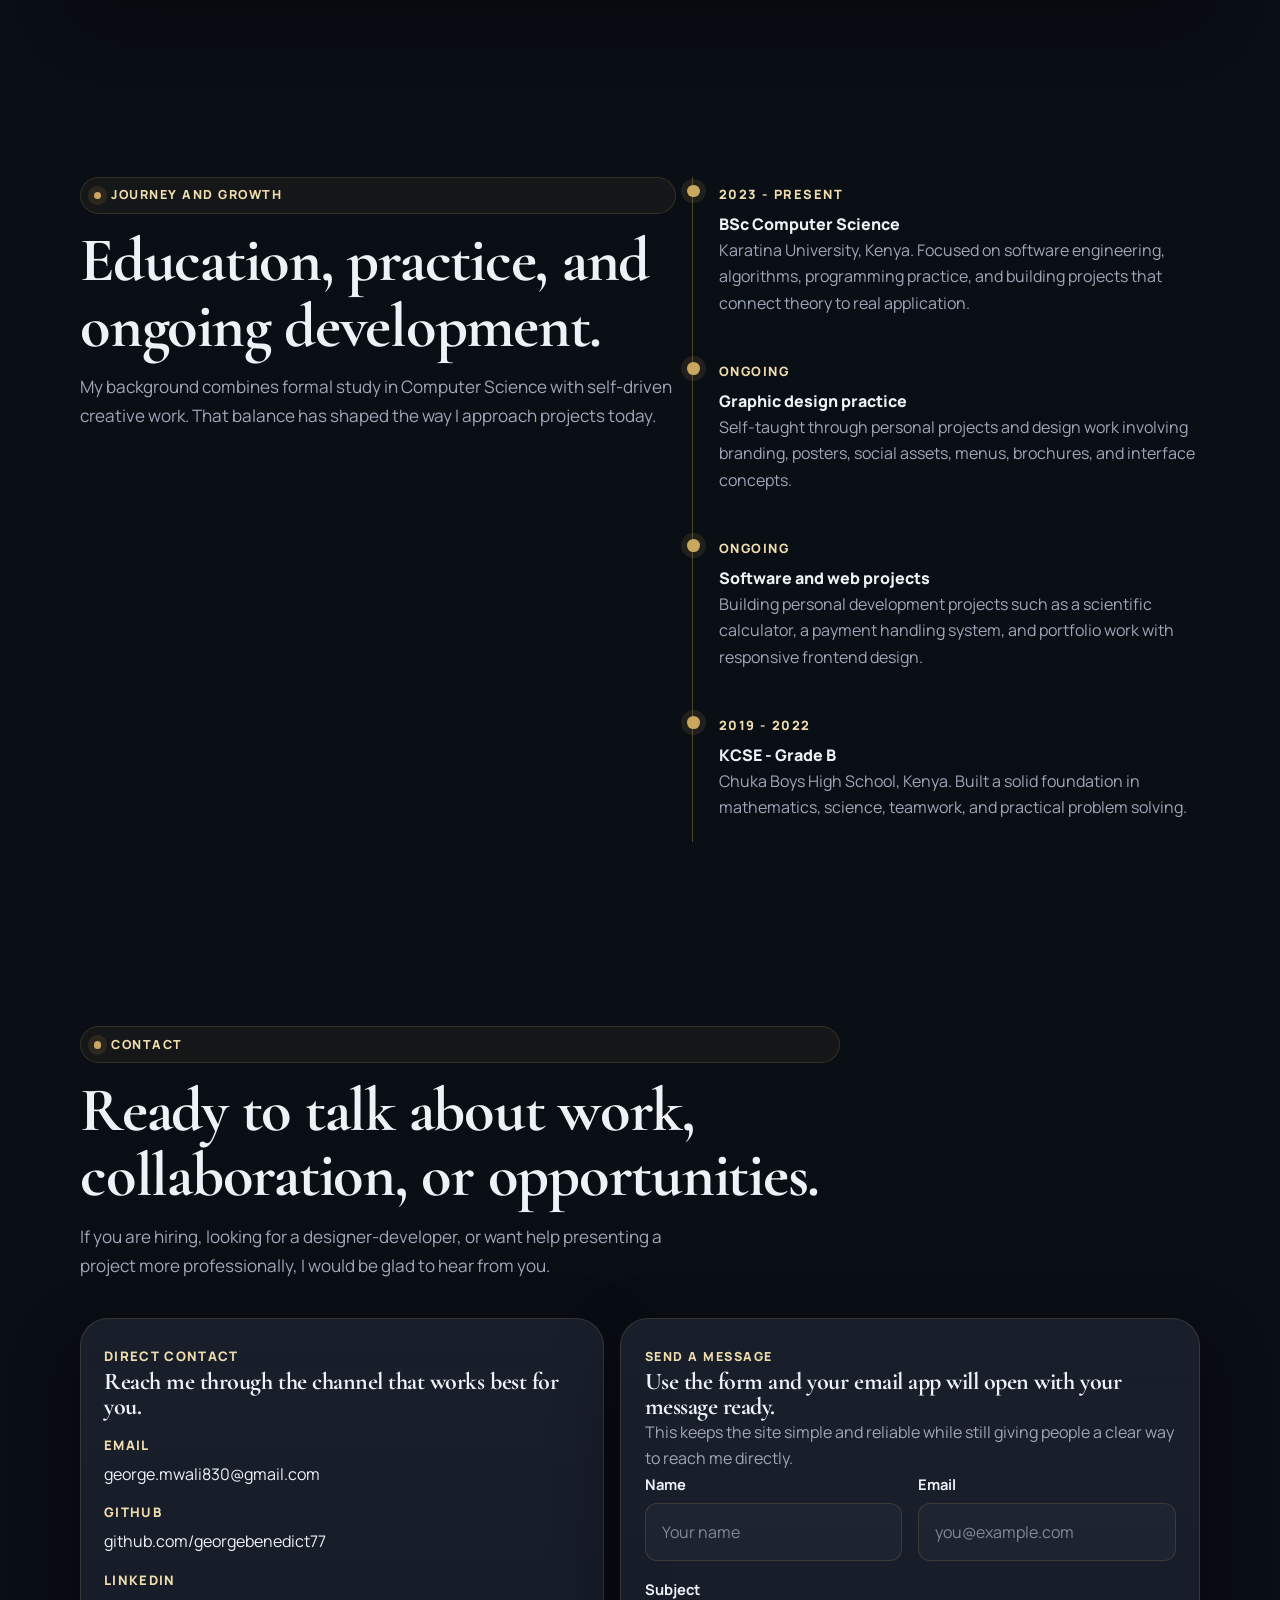
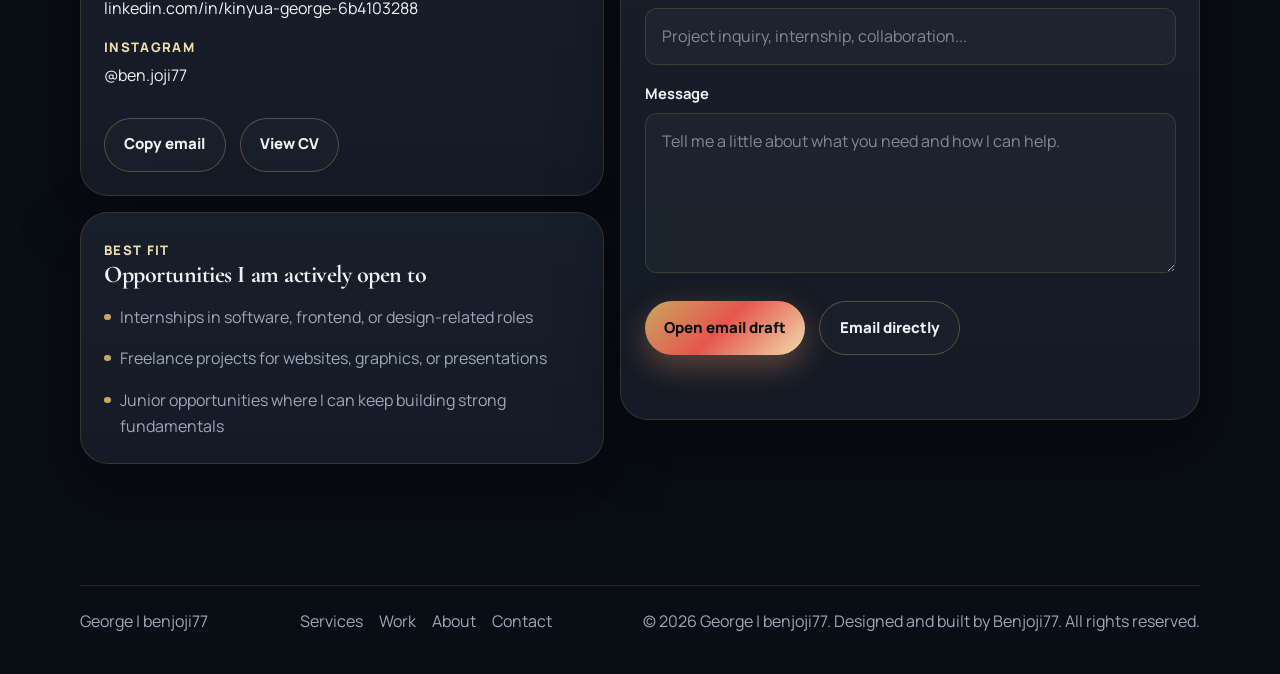
==== commit 7a8c7708: "Make project showcase interactive" ====
--- a/index.html
+++ b/index.html
@@ -189,7 +189,10 @@
               <li>Built as a practical learning project in software structure</li>
               <li>Useful example of reliable input handling</li>
             </ul>
-            <a class="card-link" href="https://github.com/georgebenedict77" target="_blank" rel="noopener noreferrer">View GitHub profile</a>
+            <div class="project-actions">
+              <button class="btn btn-secondary project-trigger" type="button" data-project="scientific-calculator">Open calculator</button>
+              <a class="btn btn-text" href="https://github.com/georgebenedict77/scientific-calculator" target="_blank" rel="noopener noreferrer">View repo</a>
+            </div>
           </article>
           <article class="card reveal">
             <div class="tags"><span class="tag">Java</span><span class="tag">Transaction flow</span></div>
@@ -200,7 +203,10 @@
               <li>Handles receipts, balances, and payment edge cases</li>
               <li>Demonstrates applied problem solving for business logic</li>
             </ul>
-            <a class="card-link" href="#contact">Discuss a similar build</a>
+            <div class="project-actions">
+              <button class="btn btn-secondary project-trigger" type="button" data-project="payment-handling-system">View details</button>
+              <a class="btn btn-text" href="#contact">Ask about this build</a>
+            </div>
           </article>
           <article class="card reveal">
             <div class="tags"><span class="tag">HTML</span><span class="tag">CSS</span><span class="tag">JavaScript</span></div>
@@ -211,11 +217,60 @@
               <li>Balances visual style with professional clarity</li>
               <li>Reflects both technical and creative strengths</li>
             </ul>
-            <a class="card-link" href="#contact">Request a walkthrough</a>
-          </article>
-        </div>
-      </div>
-    </section>
+            <div class="project-actions">
+              <button class="btn btn-secondary project-trigger" type="button" data-project="portfolio-website">Project details</button>
+              <a class="btn btn-text" href="https://georgebenedict77.github.io/personal-portfolio-website/" target="_blank" rel="noopener noreferrer">View live site</a>
+            </div>
+          </article>
+        </div>
+      </div>
+    </section>
+
+    <div class="project-modal" id="projectModal" aria-hidden="true">
+      <div class="project-modal-backdrop" data-close-modal></div>
+      <div class="project-modal-panel" role="dialog" aria-modal="true" aria-labelledby="projectModalTitle">
+        <button class="modal-close" id="closeProjectModal" type="button" aria-label="Close project details">Close</button>
+        <div class="head" style="margin-bottom:0;">
+          <span class="eyebrow" id="projectModalKicker">Project details</span>
+          <h3 id="projectModalTitle">Project</h3>
+          <p id="projectModalText"></p>
+        </div>
+        <div class="project-meta" id="projectModalMeta"></div>
+        <div class="calculator-demo" id="calculatorDemo" hidden>
+          <div class="calculator-shell">
+            <p class="project-note">Quick demo: this popup gives visitors a working calculator preview even though the original app was built in Java.</p>
+            <input class="calc-display" id="calcDisplay" type="text" value="0" readonly aria-label="Calculator display">
+            <div class="calc-grid">
+              <button type="button" data-calc-action="clear">C</button>
+              <button type="button" data-calc-action="backspace">DEL</button>
+              <button type="button" data-calc-action="sqrt">sqrt</button>
+              <button type="button" data-calc-value="/">/</button>
+              <button type="button" data-calc-action="sin">sin</button>
+              <button type="button" data-calc-action="cos">cos</button>
+              <button type="button" data-calc-action="tan">tan</button>
+              <button type="button" data-calc-value="*">*</button>
+              <button type="button" data-calc-value="7">7</button>
+              <button type="button" data-calc-value="8">8</button>
+              <button type="button" data-calc-value="9">9</button>
+              <button type="button" data-calc-value="-">-</button>
+              <button type="button" data-calc-value="4">4</button>
+              <button type="button" data-calc-value="5">5</button>
+              <button type="button" data-calc-value="6">6</button>
+              <button type="button" data-calc-value="+">+</button>
+              <button type="button" data-calc-value="1">1</button>
+              <button type="button" data-calc-value="2">2</button>
+              <button type="button" data-calc-value="3">3</button>
+              <button class="calc-accent" type="button" data-calc-action="equals">=</button>
+              <button type="button" data-calc-action="pi">pi</button>
+              <button type="button" data-calc-value="0">0</button>
+              <button type="button" data-calc-value=".">.</button>
+              <button type="button" data-calc-action="square">x2</button>
+            </div>
+          </div>
+        </div>
+        <div class="project-modal-links" id="projectModalLinks"></div>
+      </div>
+    </div>
 
     <section class="section" id="design-samples">
       <div class="wrap">
--- a/assets/css/main.css
+++ b/assets/css/main.css
@@ -2,6 +2,7 @@
 *{box-sizing:border-box;margin:0;padding:0}
 html{scroll-behavior:smooth}
 body{font-family:var(--body);line-height:1.65;color:var(--text);background:radial-gradient(circle at 10% 0,rgba(201,167,94,.12),transparent 24%),radial-gradient(circle at 90% 12%,rgba(181,101,70,.14),transparent 22%),linear-gradient(180deg,#0b0f16,#090d14);overflow-x:hidden}
+body.modal-open{overflow:hidden}
 body::before{content:"";position:fixed;inset:0;pointer-events:none;background-image:linear-gradient(rgba(255,255,255,.02) 1px,transparent 1px),linear-gradient(90deg,rgba(255,255,255,.02) 1px,transparent 1px);background-size:72px 72px;mask-image:radial-gradient(circle at center,black 45%,transparent 100%);opacity:.18}
 a{text-decoration:none;color:inherit}
 button,input,textarea{font:inherit}
@@ -123,6 +124,24 @@
 .media-card .media-body p{font-size:.9rem}
 .logo-badge{width:120px;height:120px;border-radius:18px;border:1px solid var(--line2);background:rgba(0,0,0,.6);padding:10px;display:grid;place-items:center;box-shadow:0 12px 30px rgba(0,0,0,.4)}
 .logo-badge img{width:100%;height:100%;object-fit:contain}
+.project-actions{display:flex;flex-wrap:wrap;gap:.8rem;margin-top:1.3rem}
+.project-actions .btn{min-height:3rem}
+.project-modal{position:fixed;inset:0;z-index:140;display:none}
+.project-modal.open{display:grid;place-items:center}
+.project-modal-backdrop{position:absolute;inset:0;background:rgba(4,8,14,.78);backdrop-filter:blur(12px)}
+.project-modal-panel{position:relative;z-index:1;width:min(760px,calc(100% - 1.4rem));max-height:min(88vh,920px);overflow:auto;padding:1.3rem;border:1px solid var(--line2);border-radius:24px;background:linear-gradient(180deg,rgba(16,23,36,.98),rgba(11,15,22,.98));box-shadow:0 32px 80px rgba(0,0,0,.48)}
+.modal-close{margin-left:auto;display:inline-flex;align-items:center;justify-content:center;min-height:2.8rem;padding:.7rem 1rem;border-radius:999px;border:1px solid var(--line2);background:rgba(255,255,255,.03);font-weight:800}
+.project-meta{display:flex;flex-wrap:wrap;gap:.7rem;margin-top:1.2rem}
+.project-meta span{display:inline-flex;align-items:center;min-height:2rem;padding:.2rem .75rem;border-radius:999px;border:1px solid var(--line);background:rgba(201,167,94,.08);color:var(--gold2);font-size:.82rem;font-weight:800}
+.project-modal-links{display:flex;flex-wrap:wrap;gap:.8rem;margin-top:1.3rem}
+.calculator-demo[hidden]{display:none}
+.calculator-shell{margin-top:1.4rem;padding:1rem;border:1px solid var(--line);border-radius:20px;background:rgba(255,255,255,.025)}
+.project-note{margin-bottom:.9rem;font-size:.94rem}
+.calc-display{width:100%;margin-bottom:.8rem;padding:1rem;border-radius:16px;border:1px solid var(--line);background:#09101a;color:var(--text);font-family:var(--display);font-size:1.65rem;text-align:right}
+.calc-grid{display:grid;grid-template-columns:repeat(4,minmax(0,1fr));gap:.6rem}
+.calc-grid button{min-height:3.2rem;padding:.75rem;border-radius:14px;border:1px solid var(--line);background:rgba(255,255,255,.04);color:var(--text);font-weight:800}
+.calc-grid button:hover,.calc-grid button:focus-visible{border-color:var(--gold);background:rgba(201,167,94,.12)}
+.calc-grid .calc-accent{background:linear-gradient(135deg,var(--gold) 0%,var(--red2) 100%);color:#081019;border-color:transparent}
 @media (max-width:980px){
   .toggle{display:inline-flex}
   .nav-links{position:absolute;top:calc(100% + .8rem);left:1.2rem;right:1.2rem;padding:1rem;border:1px solid var(--line);border-radius:20px;background:rgba(10,14,21,.97);display:none;flex-direction:column;align-items:flex-start;box-shadow:var(--shadow)}
@@ -137,6 +156,7 @@
   .panel,.card,.contact-card,.form-wrap{padding:1.25rem}
   .facts,.mini-grid{grid-template-columns:1fr}
   .chip{display:none}
+  .project-modal-panel{padding:1rem}
 }
 @media (prefers-reduced-motion:reduce){
   html{scroll-behavior:auto}
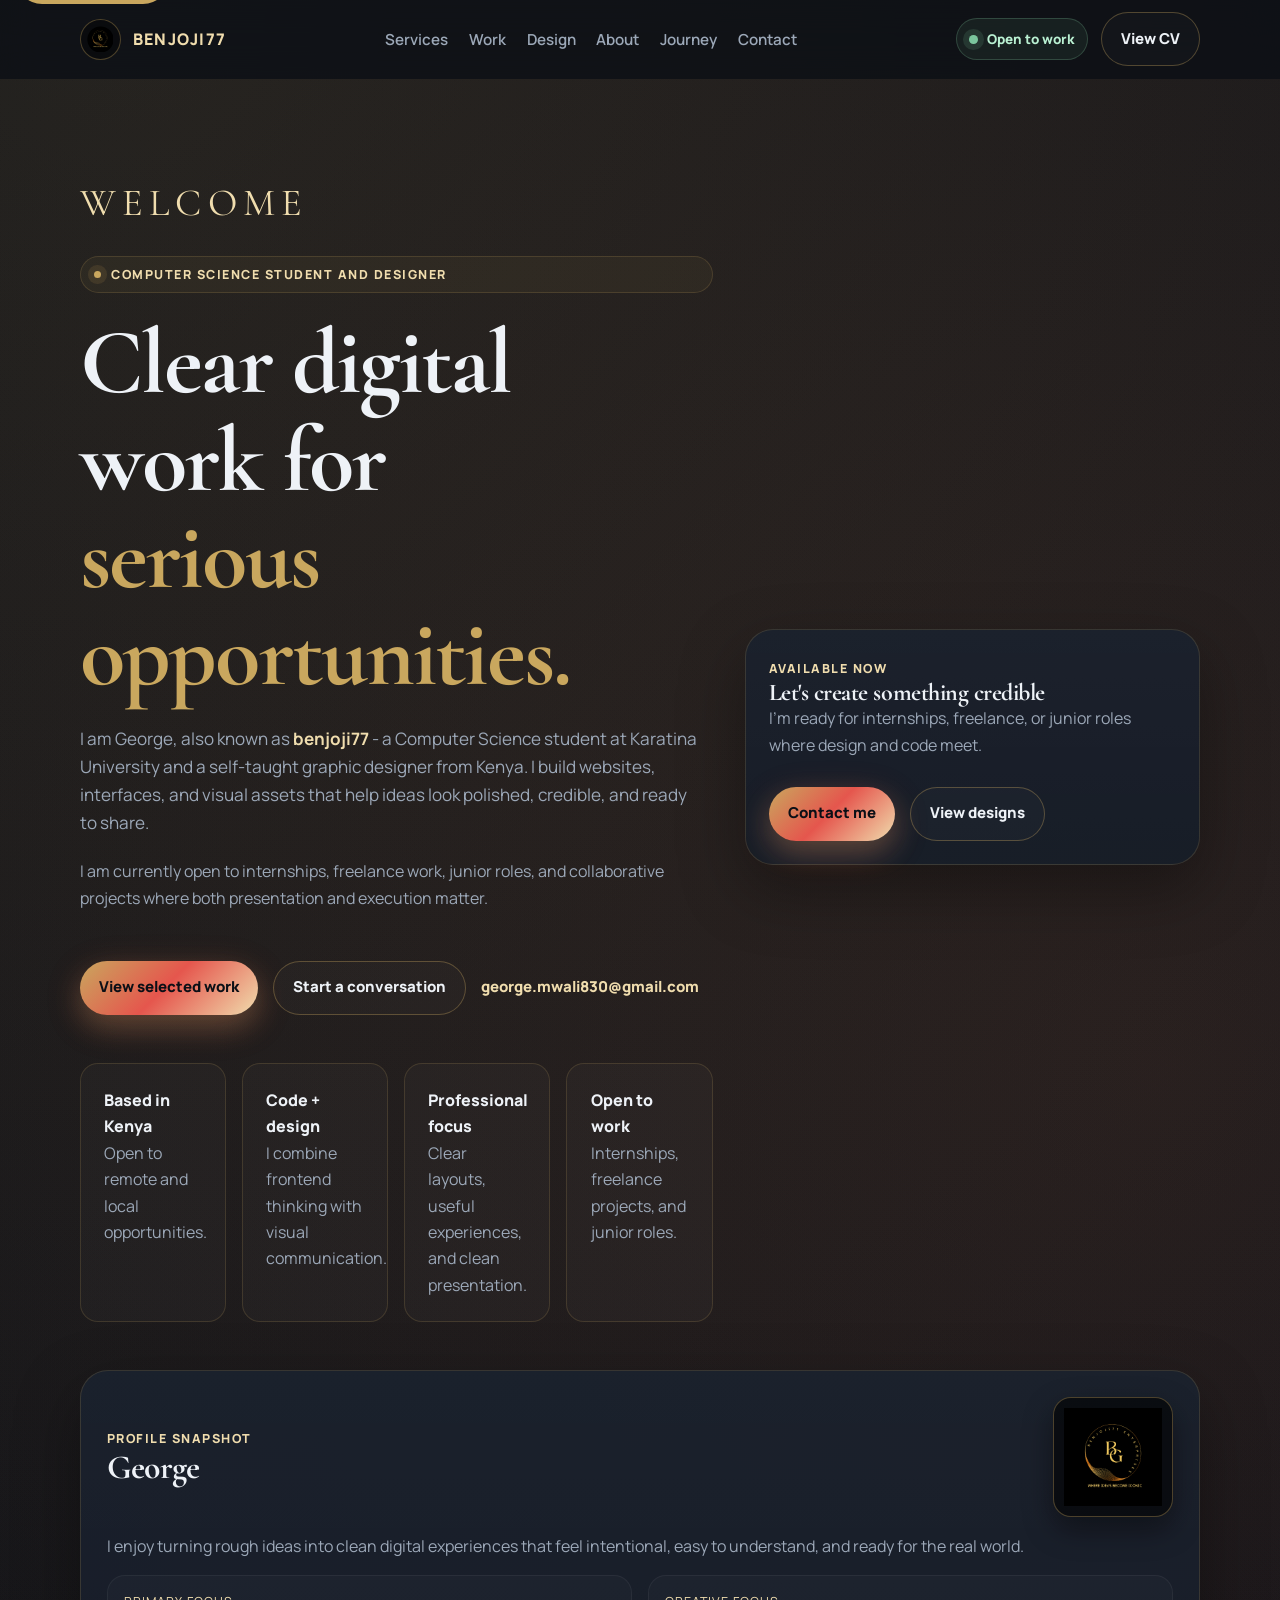
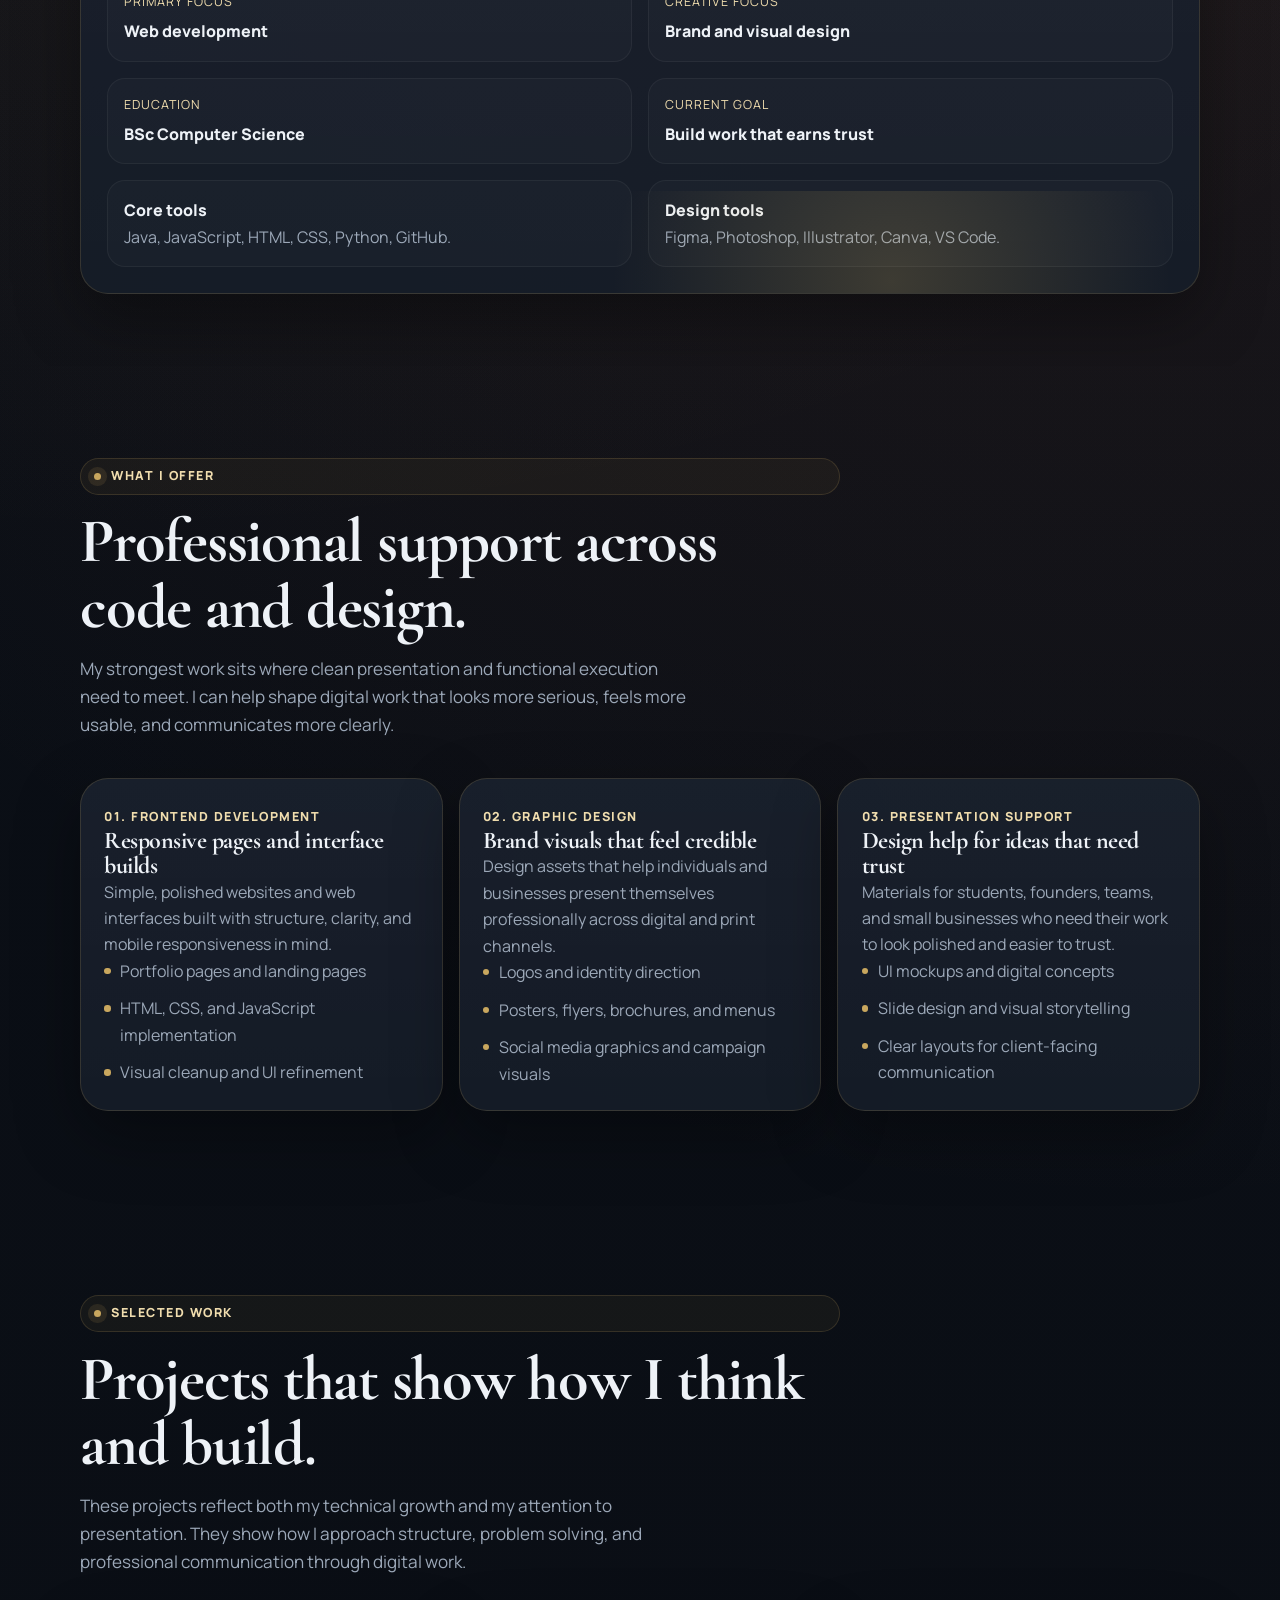
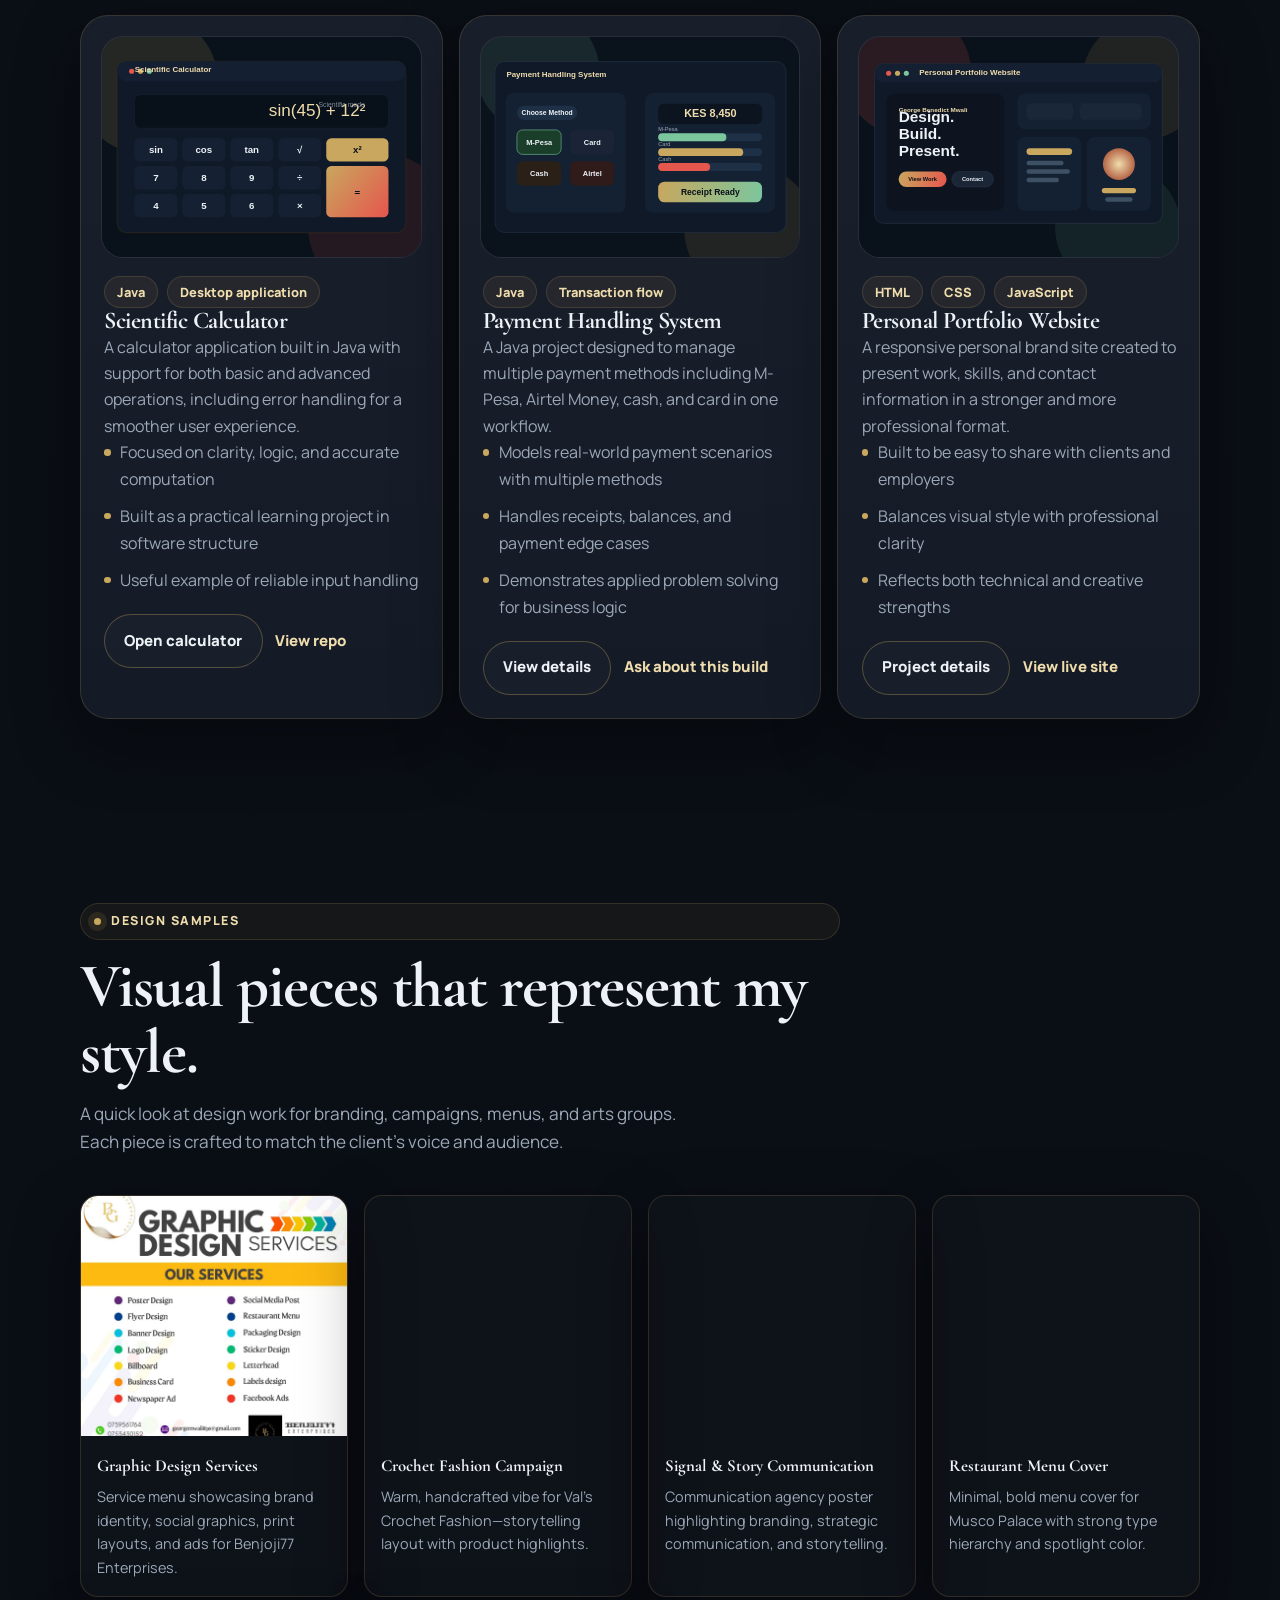
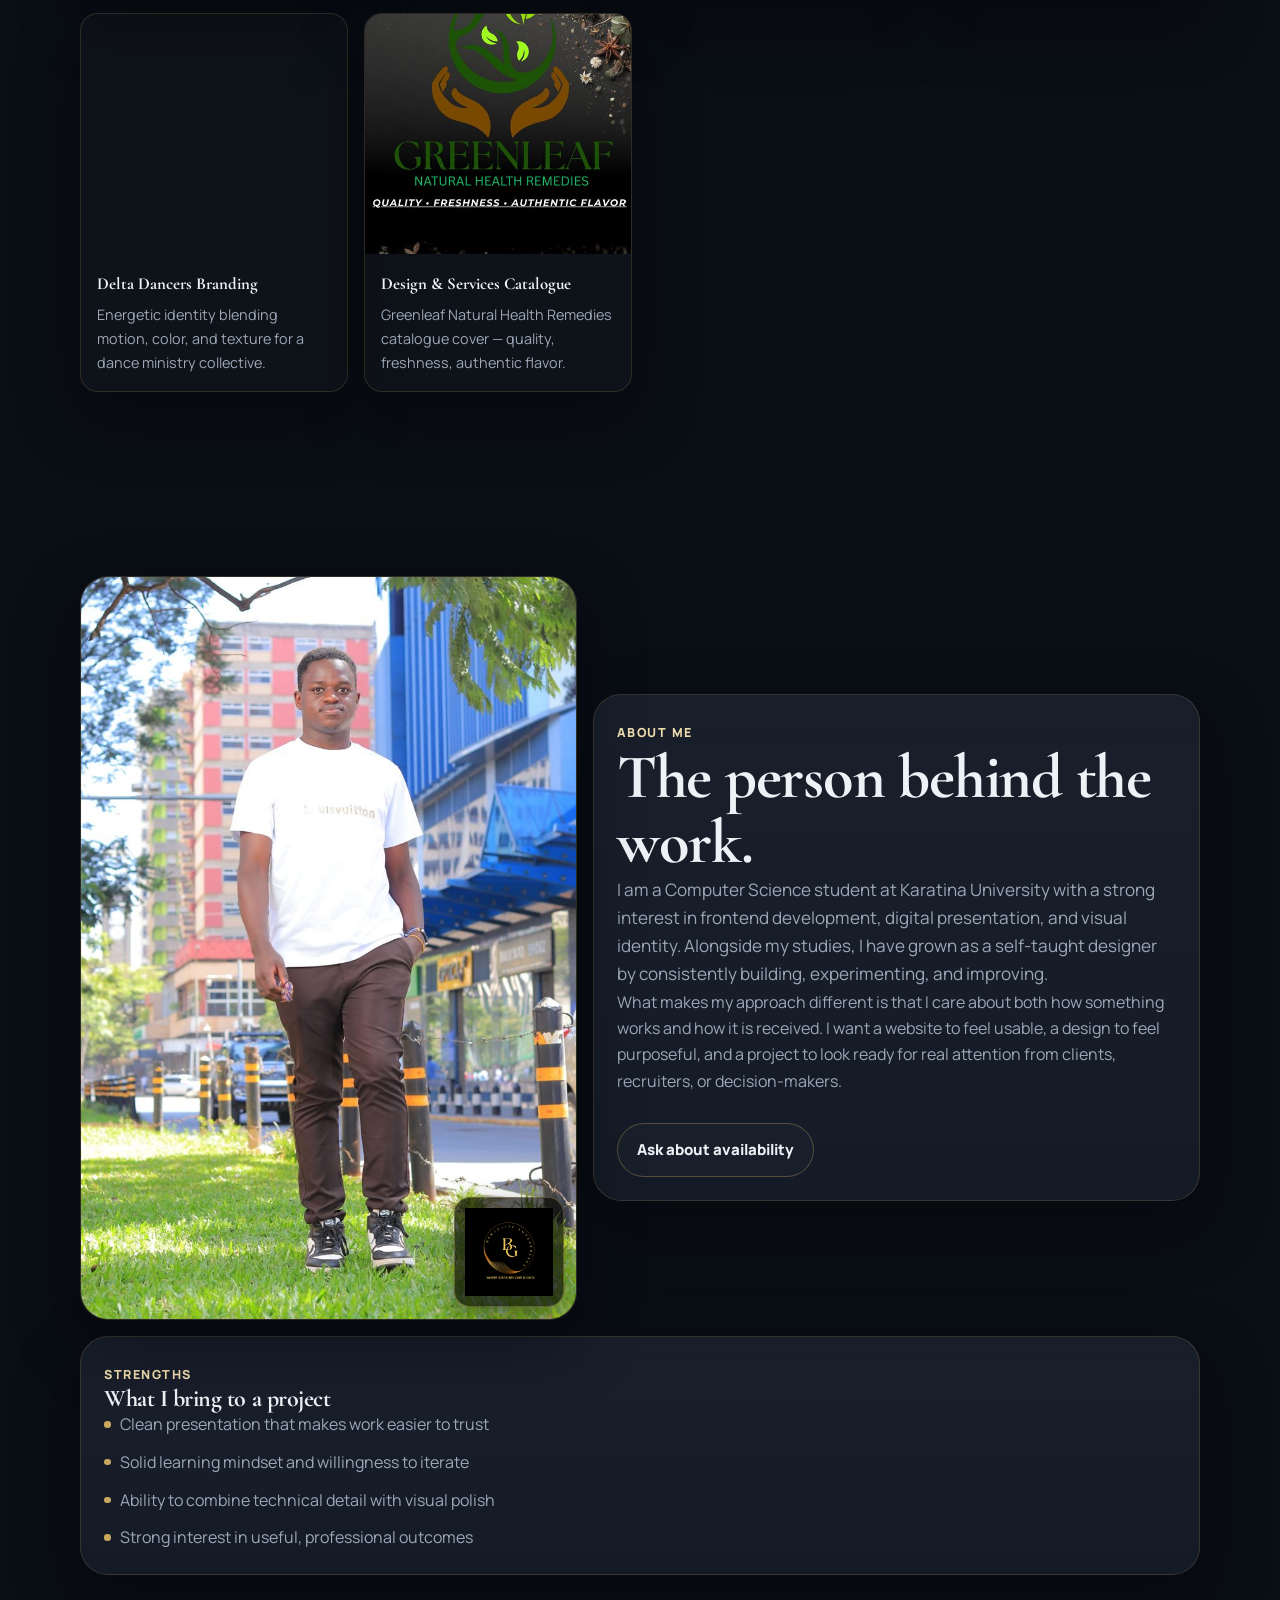
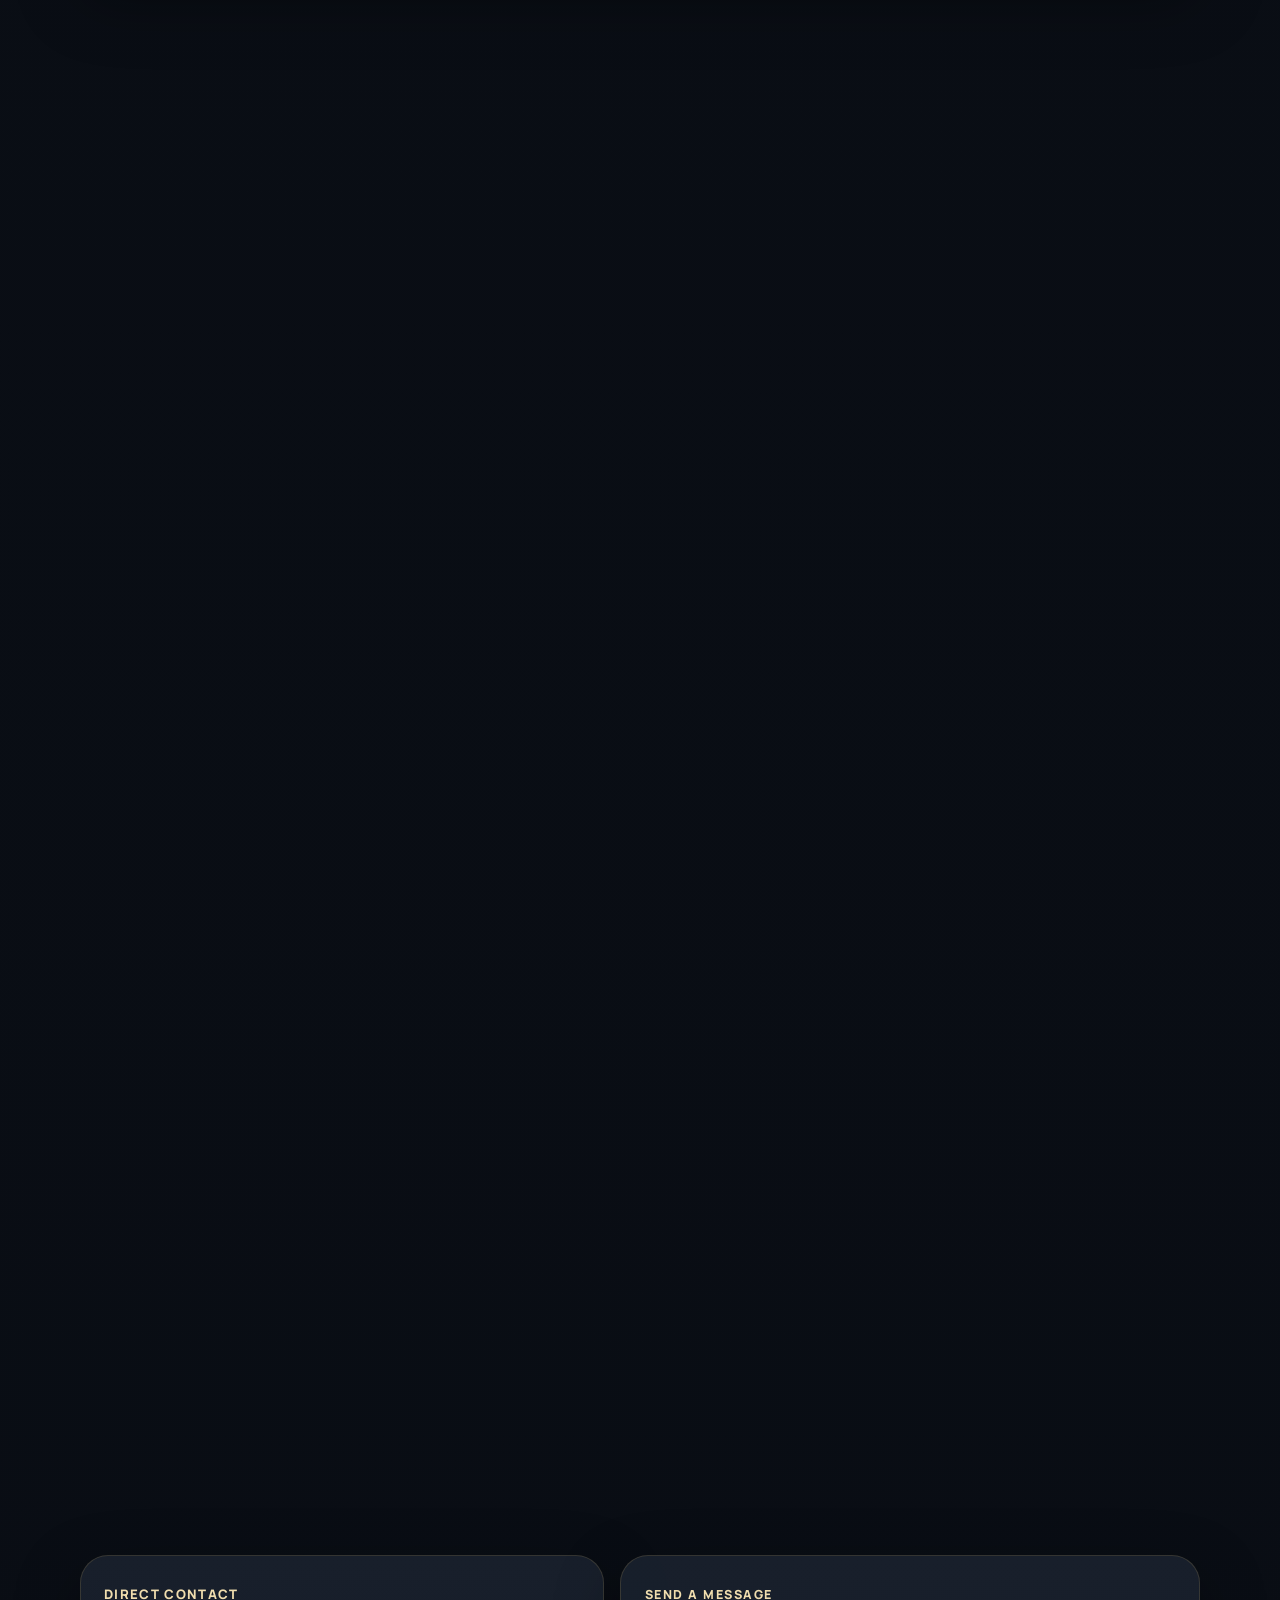
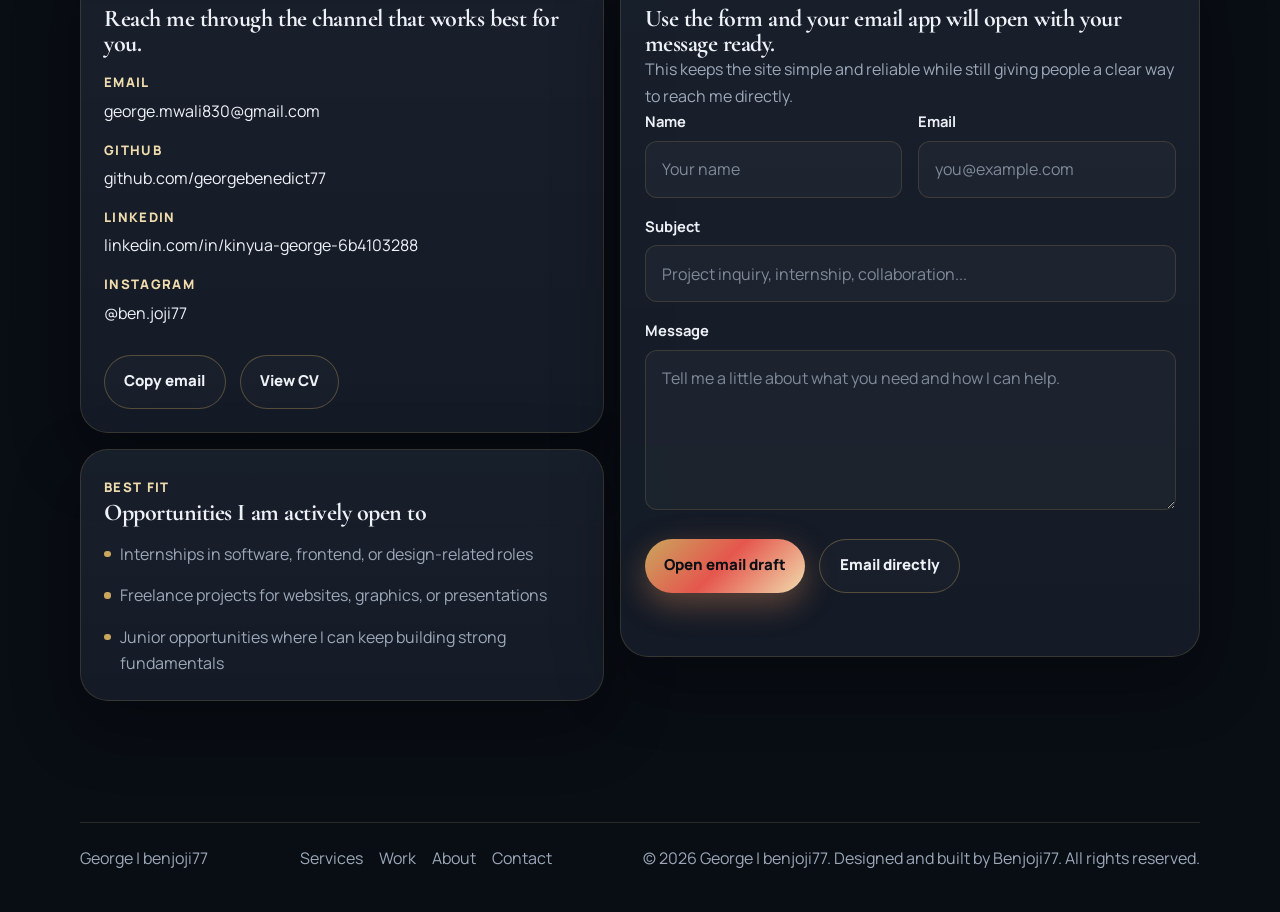
==== commit 91c132f7: "Add project showcase visuals" ====
--- a/index.html
+++ b/index.html
@@ -181,6 +181,9 @@
         </div>
         <div class="work-grid">
           <article class="card reveal">
+            <div class="project-cover">
+              <img src="assets/img/project-scientific-calculator.svg" alt="Preview illustration for the Scientific Calculator project" loading="lazy" decoding="async">
+            </div>
             <div class="tags"><span class="tag">Java</span><span class="tag">Desktop application</span></div>
             <h3>Scientific Calculator</h3>
             <p>A calculator application built in Java with support for both basic and advanced operations, including error handling for a smoother user experience.</p>
@@ -195,6 +198,9 @@
             </div>
           </article>
           <article class="card reveal">
+            <div class="project-cover">
+              <img src="assets/img/project-payment-system.svg" alt="Preview illustration for the Payment Handling System project" loading="lazy" decoding="async">
+            </div>
             <div class="tags"><span class="tag">Java</span><span class="tag">Transaction flow</span></div>
             <h3>Payment Handling System</h3>
             <p>A Java project designed to manage multiple payment methods including M-Pesa, Airtel Money, cash, and card in one workflow.</p>
@@ -209,6 +215,9 @@
             </div>
           </article>
           <article class="card reveal">
+            <div class="project-cover">
+              <img src="assets/img/project-portfolio-website.svg" alt="Preview illustration for the Personal Portfolio Website project" loading="lazy" decoding="async">
+            </div>
             <div class="tags"><span class="tag">HTML</span><span class="tag">CSS</span><span class="tag">JavaScript</span></div>
             <h3>Personal Portfolio Website</h3>
             <p>A responsive personal brand site created to present work, skills, and contact information in a stronger and more professional format.</p>
@@ -234,6 +243,9 @@
           <span class="eyebrow" id="projectModalKicker">Project details</span>
           <h3 id="projectModalTitle">Project</h3>
           <p id="projectModalText"></p>
+        </div>
+        <div class="project-modal-visual">
+          <img id="projectModalImage" src="assets/img/project-scientific-calculator.svg" alt="Project preview image">
         </div>
         <div class="project-meta" id="projectModalMeta"></div>
         <div class="calculator-demo" id="calculatorDemo" hidden>
--- a/assets/css/main.css
+++ b/assets/css/main.css
@@ -124,6 +124,8 @@
 .media-card .media-body p{font-size:.9rem}
 .logo-badge{width:120px;height:120px;border-radius:18px;border:1px solid var(--line2);background:rgba(0,0,0,.6);padding:10px;display:grid;place-items:center;box-shadow:0 12px 30px rgba(0,0,0,.4)}
 .logo-badge img{width:100%;height:100%;object-fit:contain}
+.project-cover{margin:-.2rem -.2rem 1.15rem;border-radius:22px;overflow:hidden;border:1px solid rgba(255,255,255,.06);background:linear-gradient(180deg,rgba(255,255,255,.03),rgba(255,255,255,.01))}
+.project-cover img{width:100%;height:220px;display:block;object-fit:cover;transform:scale(1.01)}
 .project-actions{display:flex;flex-wrap:wrap;gap:.8rem;margin-top:1.3rem}
 .project-actions .btn{min-height:3rem}
 .project-modal{position:fixed;inset:0;z-index:140;display:none}
@@ -131,6 +133,8 @@
 .project-modal-backdrop{position:absolute;inset:0;background:rgba(4,8,14,.78);backdrop-filter:blur(12px)}
 .project-modal-panel{position:relative;z-index:1;width:min(760px,calc(100% - 1.4rem));max-height:min(88vh,920px);overflow:auto;padding:1.3rem;border:1px solid var(--line2);border-radius:24px;background:linear-gradient(180deg,rgba(16,23,36,.98),rgba(11,15,22,.98));box-shadow:0 32px 80px rgba(0,0,0,.48)}
 .modal-close{margin-left:auto;display:inline-flex;align-items:center;justify-content:center;min-height:2.8rem;padding:.7rem 1rem;border-radius:999px;border:1px solid var(--line2);background:rgba(255,255,255,.03);font-weight:800}
+.project-modal-visual{margin-top:1.3rem;border-radius:22px;overflow:hidden;border:1px solid rgba(255,255,255,.08);background:rgba(255,255,255,.02)}
+.project-modal-visual img{width:100%;height:250px;display:block;object-fit:cover}
 .project-meta{display:flex;flex-wrap:wrap;gap:.7rem;margin-top:1.2rem}
 .project-meta span{display:inline-flex;align-items:center;min-height:2rem;padding:.2rem .75rem;border-radius:999px;border:1px solid var(--line);background:rgba(201,167,94,.08);color:var(--gold2);font-size:.82rem;font-weight:800}
 .project-modal-links{display:flex;flex-wrap:wrap;gap:.8rem;margin-top:1.3rem}
@@ -156,6 +160,7 @@
   .panel,.card,.contact-card,.form-wrap{padding:1.25rem}
   .facts,.mini-grid{grid-template-columns:1fr}
   .chip{display:none}
+  .project-cover img,.project-modal-visual img{height:200px}
   .project-modal-panel{padding:1rem}
 }
 @media (prefers-reduced-motion:reduce){
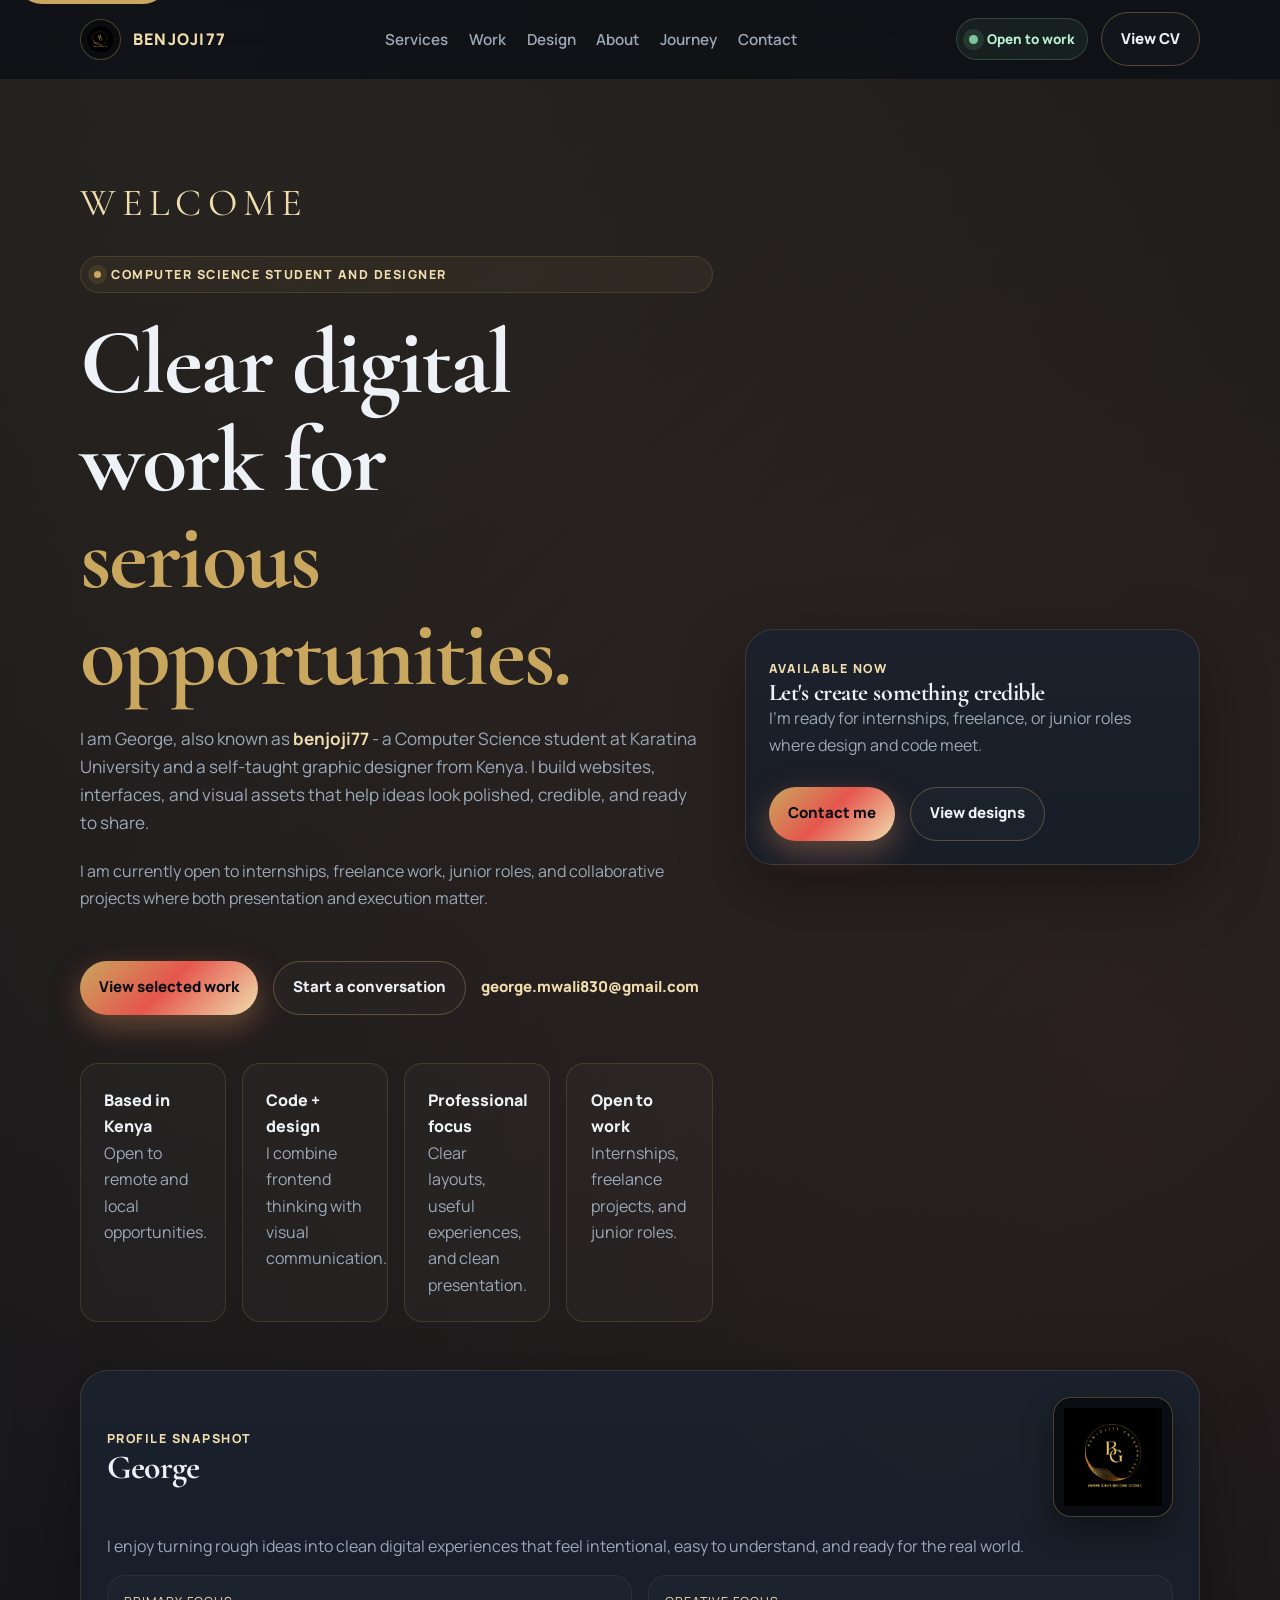
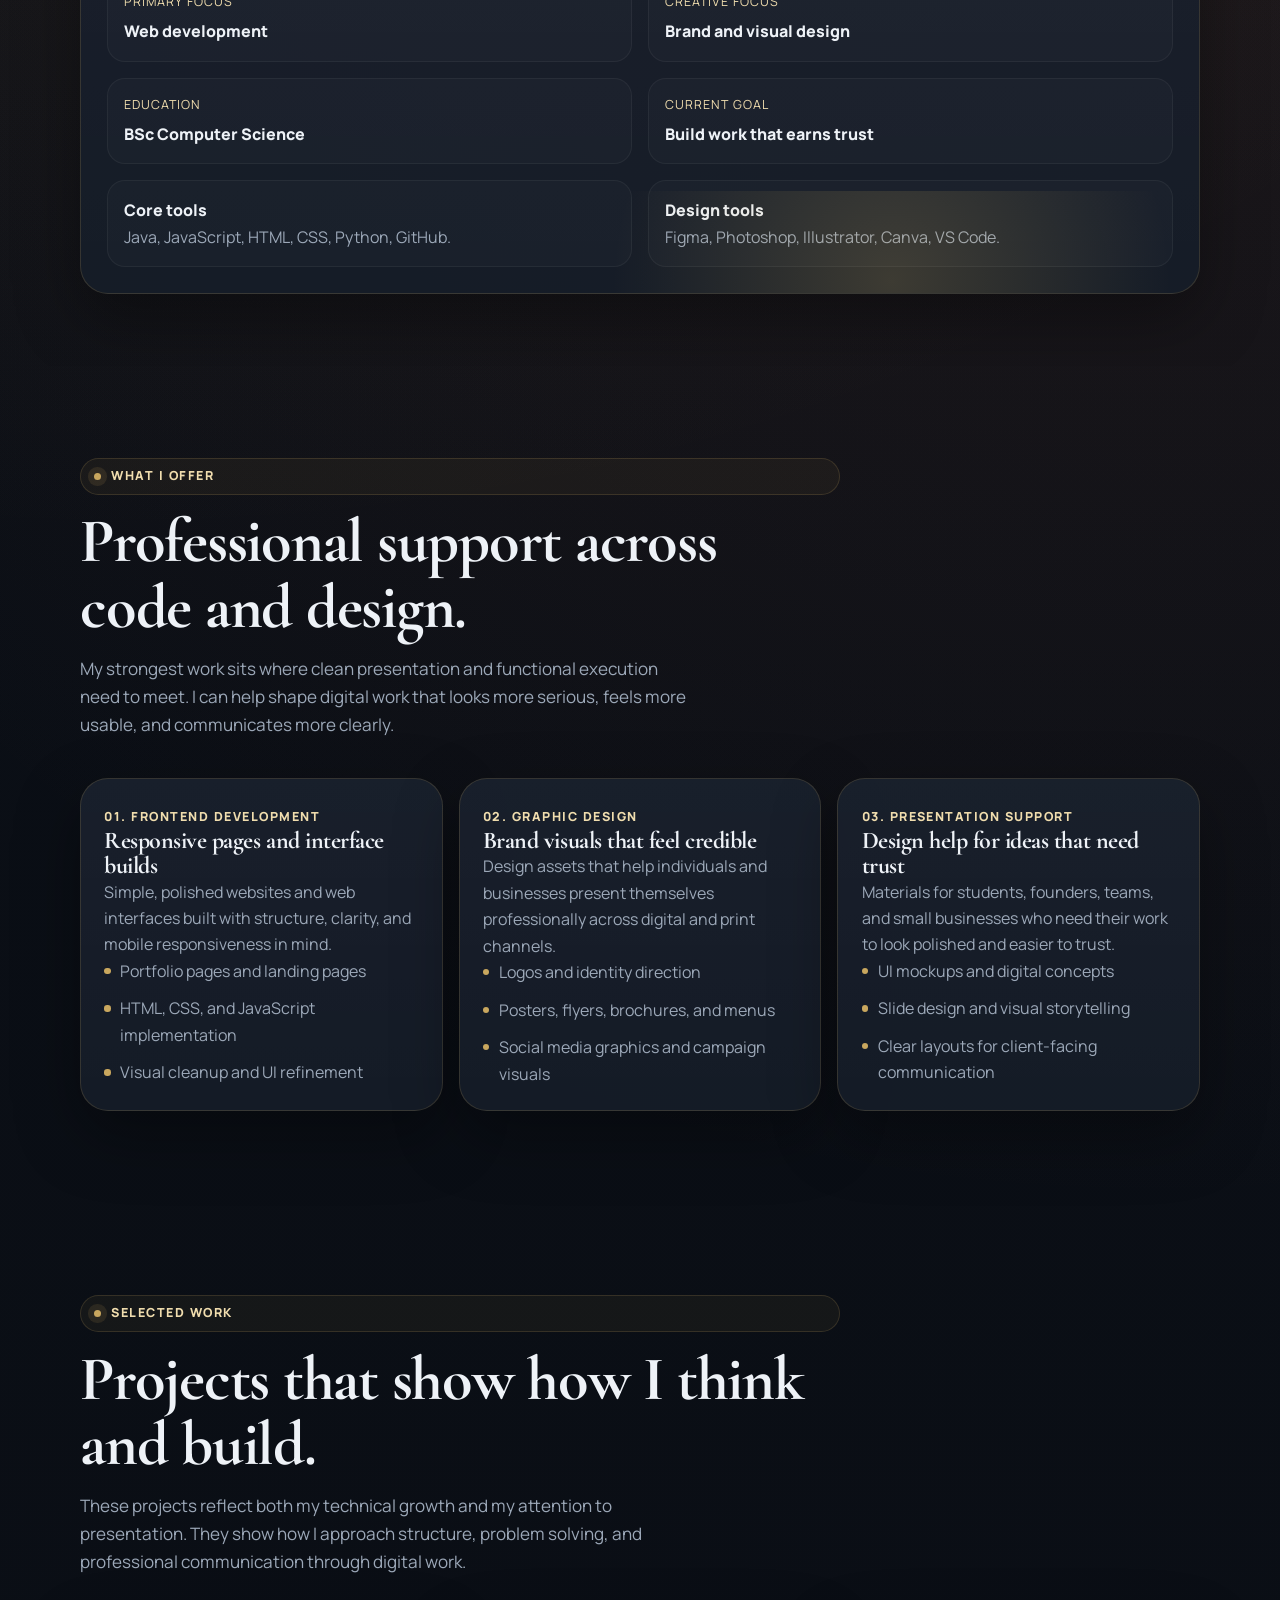
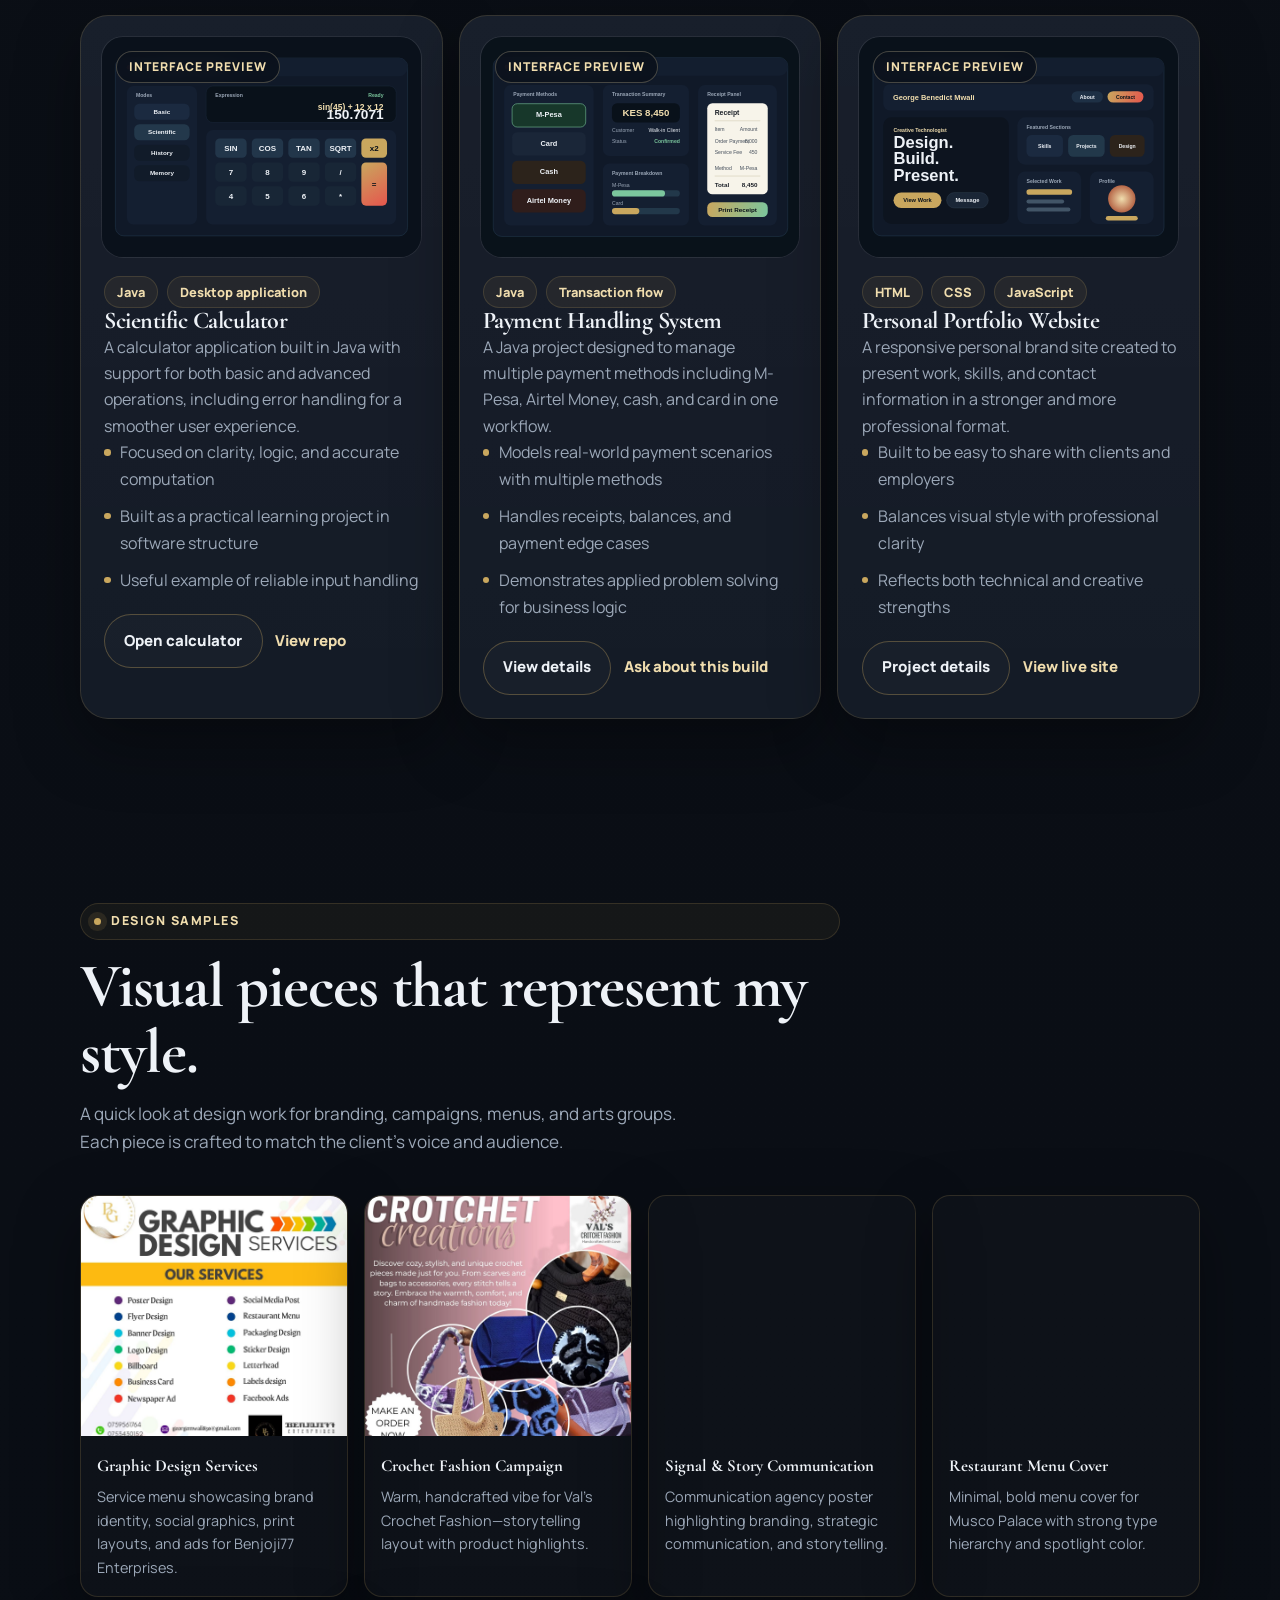
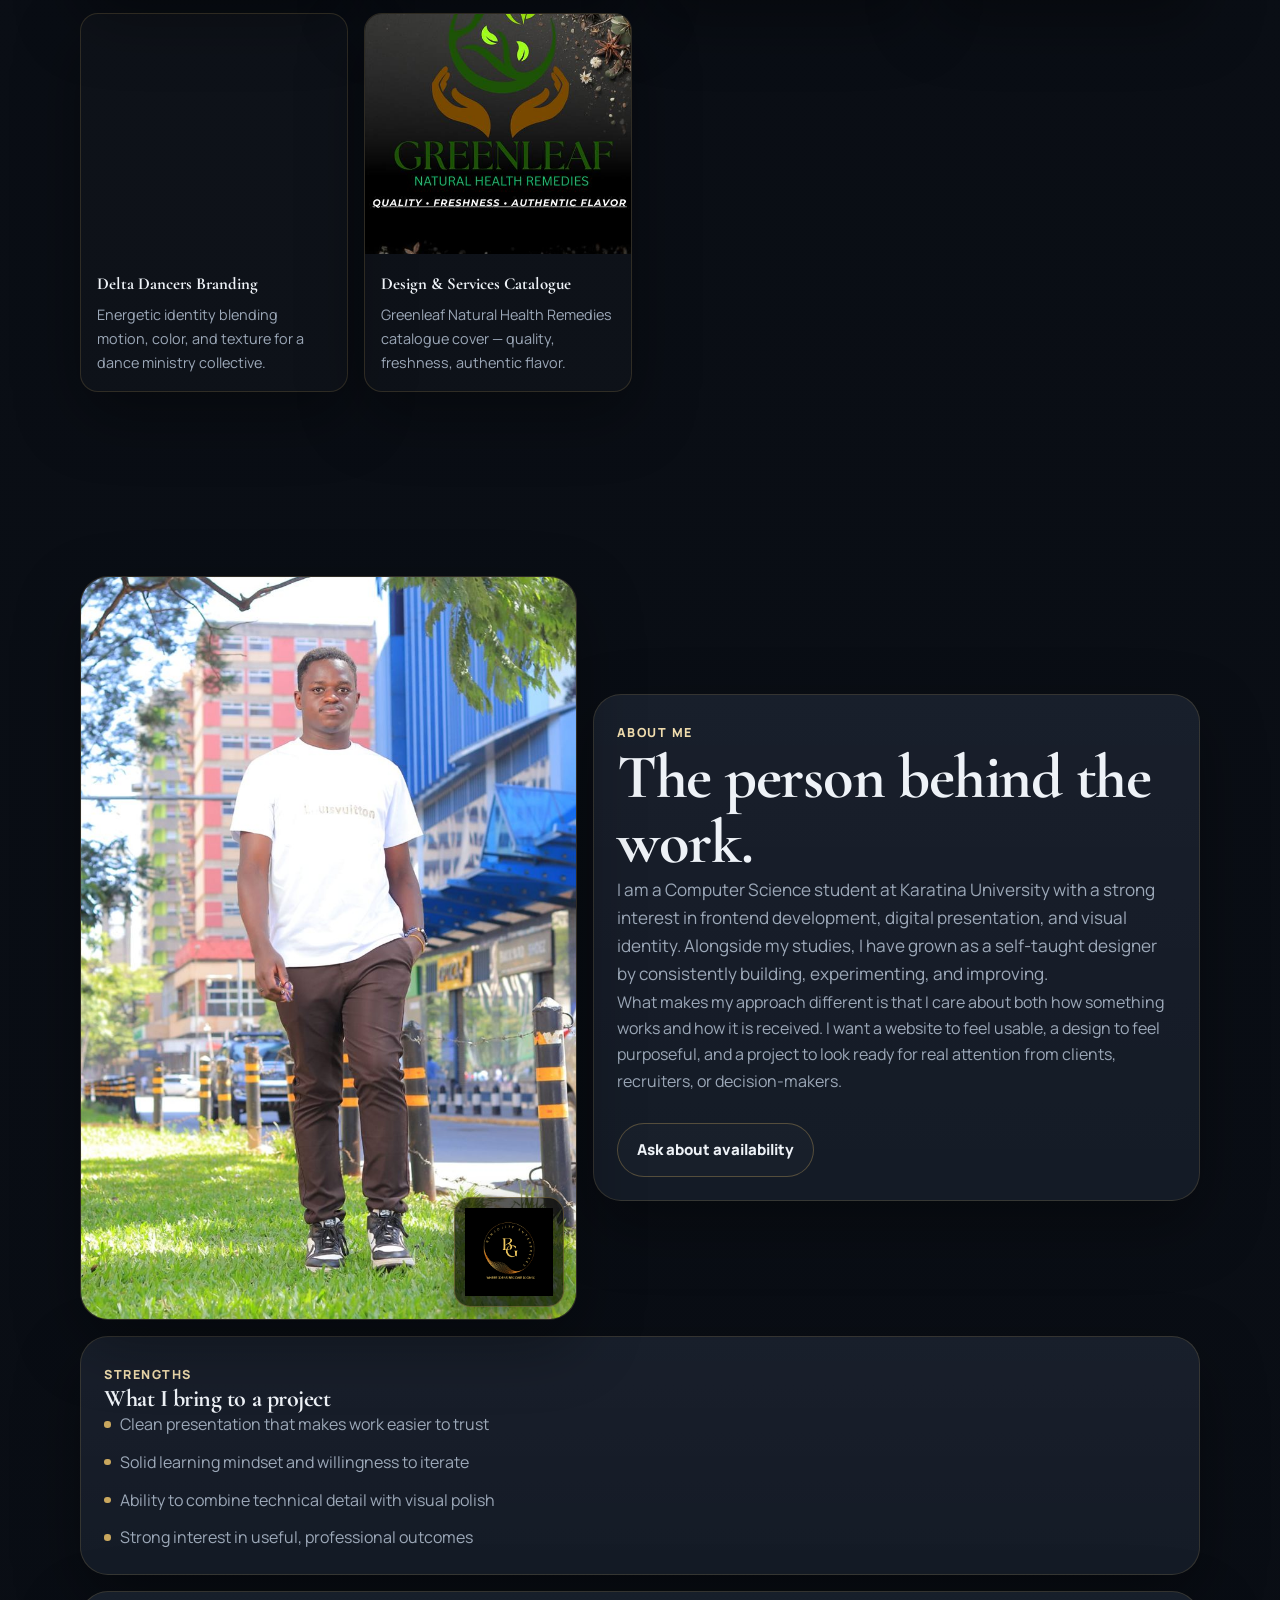
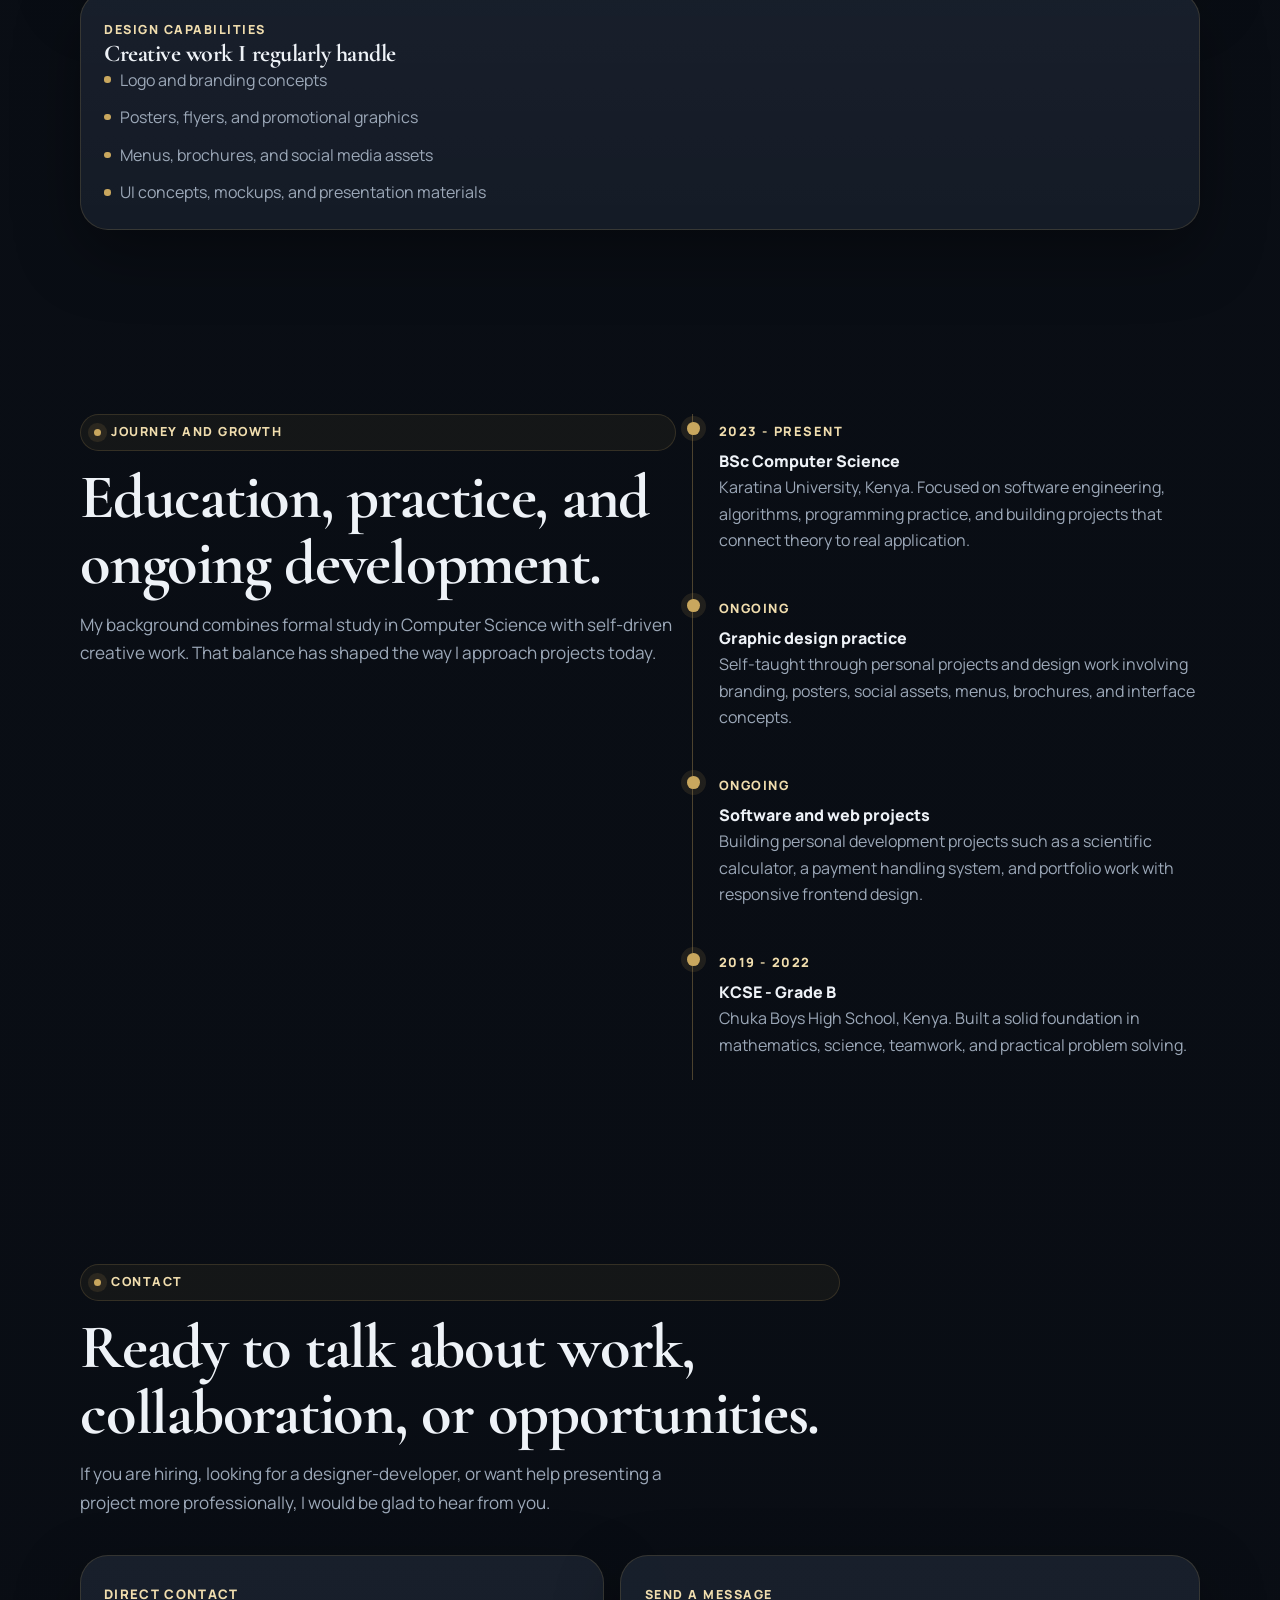
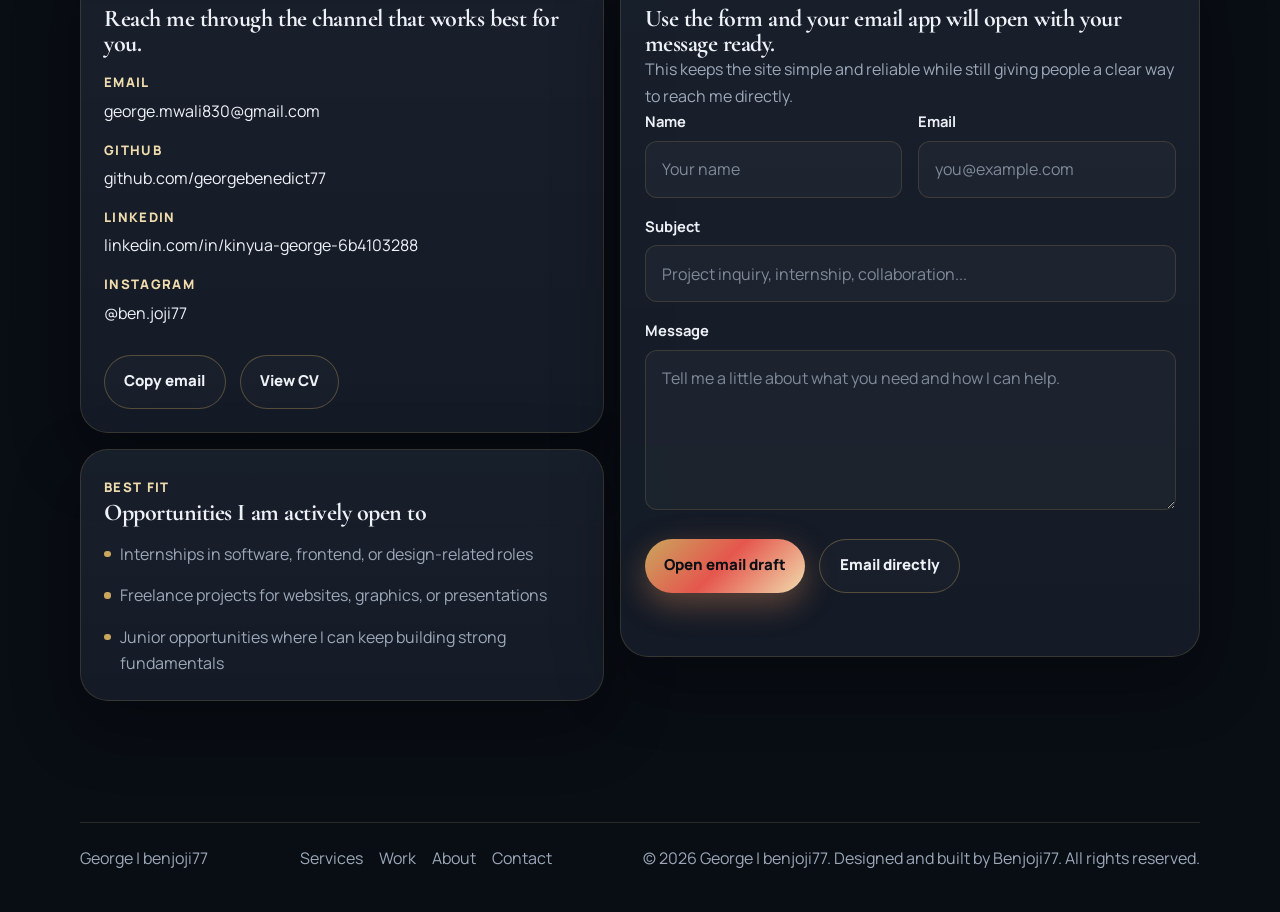
==== commit 714a0f74: "Make project previews feel more authentic" ====
--- a/index.html
+++ b/index.html
@@ -182,7 +182,8 @@
         <div class="work-grid">
           <article class="card reveal">
             <div class="project-cover">
-              <img src="assets/img/project-scientific-calculator.svg" alt="Preview illustration for the Scientific Calculator project" loading="lazy" decoding="async">
+              <img src="assets/img/project-scientific-calculator.svg" alt="Interface preview for the Scientific Calculator project" loading="lazy" decoding="async">
+              <span class="project-cover-badge">Interface preview</span>
             </div>
             <div class="tags"><span class="tag">Java</span><span class="tag">Desktop application</span></div>
             <h3>Scientific Calculator</h3>
@@ -199,7 +200,8 @@
           </article>
           <article class="card reveal">
             <div class="project-cover">
-              <img src="assets/img/project-payment-system.svg" alt="Preview illustration for the Payment Handling System project" loading="lazy" decoding="async">
+              <img src="assets/img/project-payment-system.svg" alt="Interface preview for the Payment Handling System project" loading="lazy" decoding="async">
+              <span class="project-cover-badge">Interface preview</span>
             </div>
             <div class="tags"><span class="tag">Java</span><span class="tag">Transaction flow</span></div>
             <h3>Payment Handling System</h3>
@@ -216,7 +218,8 @@
           </article>
           <article class="card reveal">
             <div class="project-cover">
-              <img src="assets/img/project-portfolio-website.svg" alt="Preview illustration for the Personal Portfolio Website project" loading="lazy" decoding="async">
+              <img src="assets/img/project-portfolio-website.svg" alt="Interface preview for the Personal Portfolio Website project" loading="lazy" decoding="async">
+              <span class="project-cover-badge">Interface preview</span>
             </div>
             <div class="tags"><span class="tag">HTML</span><span class="tag">CSS</span><span class="tag">JavaScript</span></div>
             <h3>Personal Portfolio Website</h3>
@@ -246,6 +249,7 @@
         </div>
         <div class="project-modal-visual">
           <img id="projectModalImage" src="assets/img/project-scientific-calculator.svg" alt="Project preview image">
+          <span class="project-cover-badge">Interface preview</span>
         </div>
         <div class="project-meta" id="projectModalMeta"></div>
         <div class="calculator-demo" id="calculatorDemo" hidden>
--- a/assets/css/main.css
+++ b/assets/css/main.css
@@ -124,8 +124,9 @@
 .media-card .media-body p{font-size:.9rem}
 .logo-badge{width:120px;height:120px;border-radius:18px;border:1px solid var(--line2);background:rgba(0,0,0,.6);padding:10px;display:grid;place-items:center;box-shadow:0 12px 30px rgba(0,0,0,.4)}
 .logo-badge img{width:100%;height:100%;object-fit:contain}
-.project-cover{margin:-.2rem -.2rem 1.15rem;border-radius:22px;overflow:hidden;border:1px solid rgba(255,255,255,.06);background:linear-gradient(180deg,rgba(255,255,255,.03),rgba(255,255,255,.01))}
+.project-cover{position:relative;margin:-.2rem -.2rem 1.15rem;border-radius:22px;overflow:hidden;border:1px solid rgba(255,255,255,.06);background:linear-gradient(180deg,rgba(255,255,255,.03),rgba(255,255,255,.01))}
 .project-cover img{width:100%;height:220px;display:block;object-fit:cover;transform:scale(1.01)}
+.project-cover-badge{position:absolute;top:14px;left:14px;display:inline-flex;align-items:center;min-height:2rem;padding:.2rem .75rem;border-radius:999px;background:rgba(10,17,26,.82);border:1px solid rgba(240,221,174,.26);color:var(--gold2);font-size:.76rem;font-weight:800;letter-spacing:.08em;text-transform:uppercase;backdrop-filter:blur(10px)}
 .project-actions{display:flex;flex-wrap:wrap;gap:.8rem;margin-top:1.3rem}
 .project-actions .btn{min-height:3rem}
 .project-modal{position:fixed;inset:0;z-index:140;display:none}
@@ -133,7 +134,7 @@
 .project-modal-backdrop{position:absolute;inset:0;background:rgba(4,8,14,.78);backdrop-filter:blur(12px)}
 .project-modal-panel{position:relative;z-index:1;width:min(760px,calc(100% - 1.4rem));max-height:min(88vh,920px);overflow:auto;padding:1.3rem;border:1px solid var(--line2);border-radius:24px;background:linear-gradient(180deg,rgba(16,23,36,.98),rgba(11,15,22,.98));box-shadow:0 32px 80px rgba(0,0,0,.48)}
 .modal-close{margin-left:auto;display:inline-flex;align-items:center;justify-content:center;min-height:2.8rem;padding:.7rem 1rem;border-radius:999px;border:1px solid var(--line2);background:rgba(255,255,255,.03);font-weight:800}
-.project-modal-visual{margin-top:1.3rem;border-radius:22px;overflow:hidden;border:1px solid rgba(255,255,255,.08);background:rgba(255,255,255,.02)}
+.project-modal-visual{position:relative;margin-top:1.3rem;border-radius:22px;overflow:hidden;border:1px solid rgba(255,255,255,.08);background:rgba(255,255,255,.02)}
 .project-modal-visual img{width:100%;height:250px;display:block;object-fit:cover}
 .project-meta{display:flex;flex-wrap:wrap;gap:.7rem;margin-top:1.2rem}
 .project-meta span{display:inline-flex;align-items:center;min-height:2rem;padding:.2rem .75rem;border-radius:999px;border:1px solid var(--line);background:rgba(201,167,94,.08);color:var(--gold2);font-size:.82rem;font-weight:800}
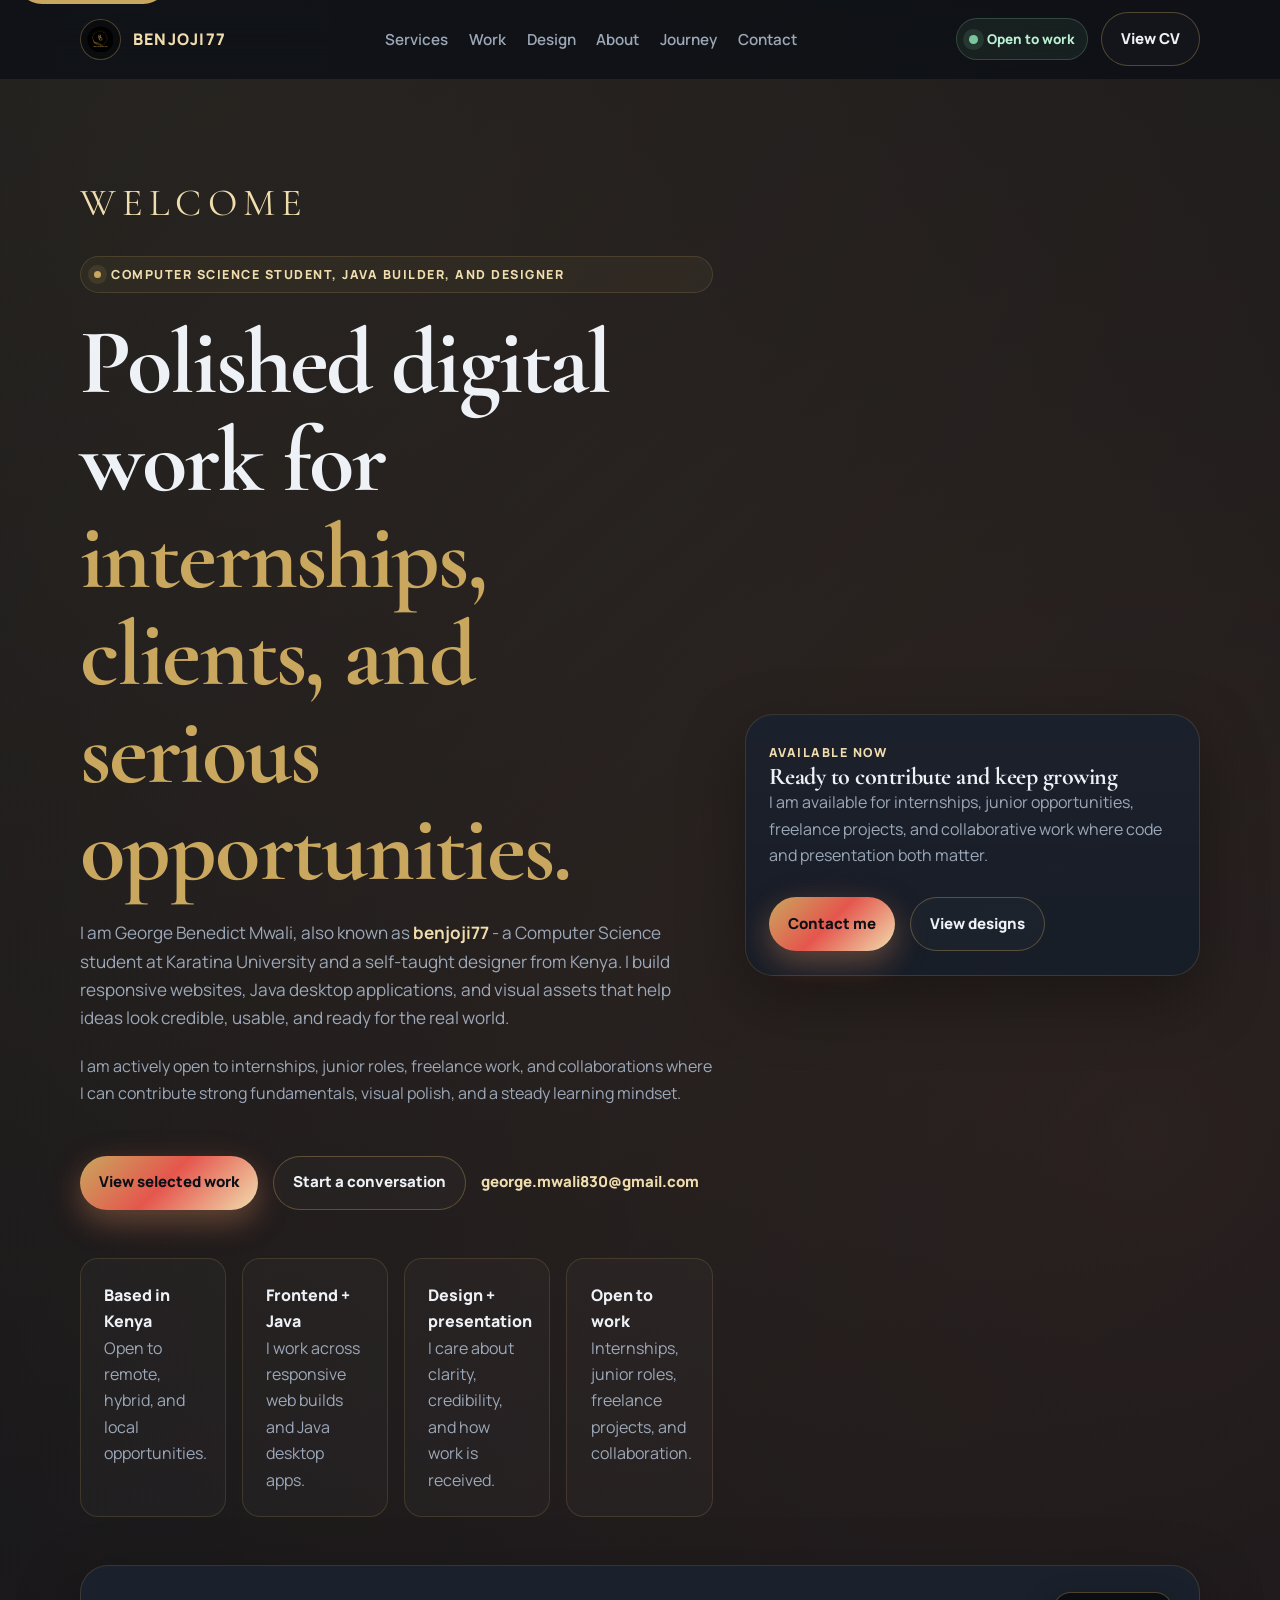
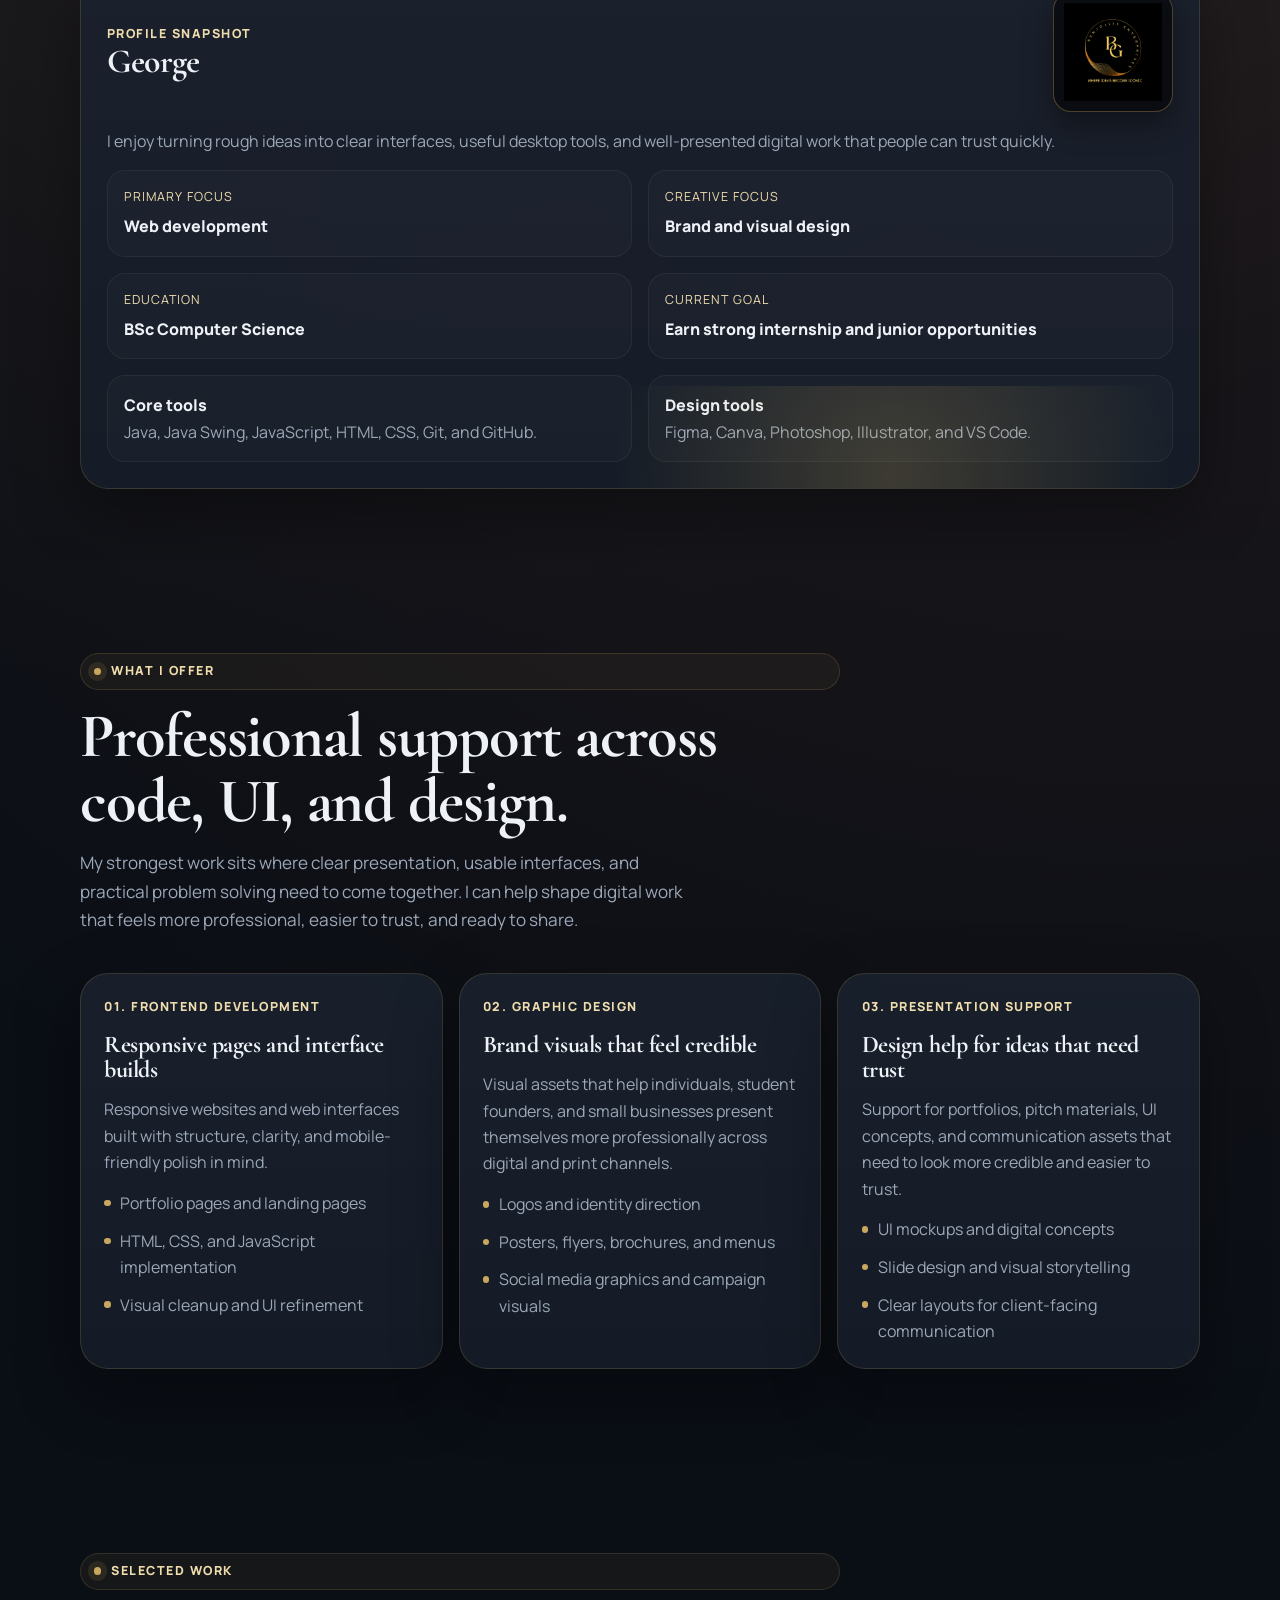
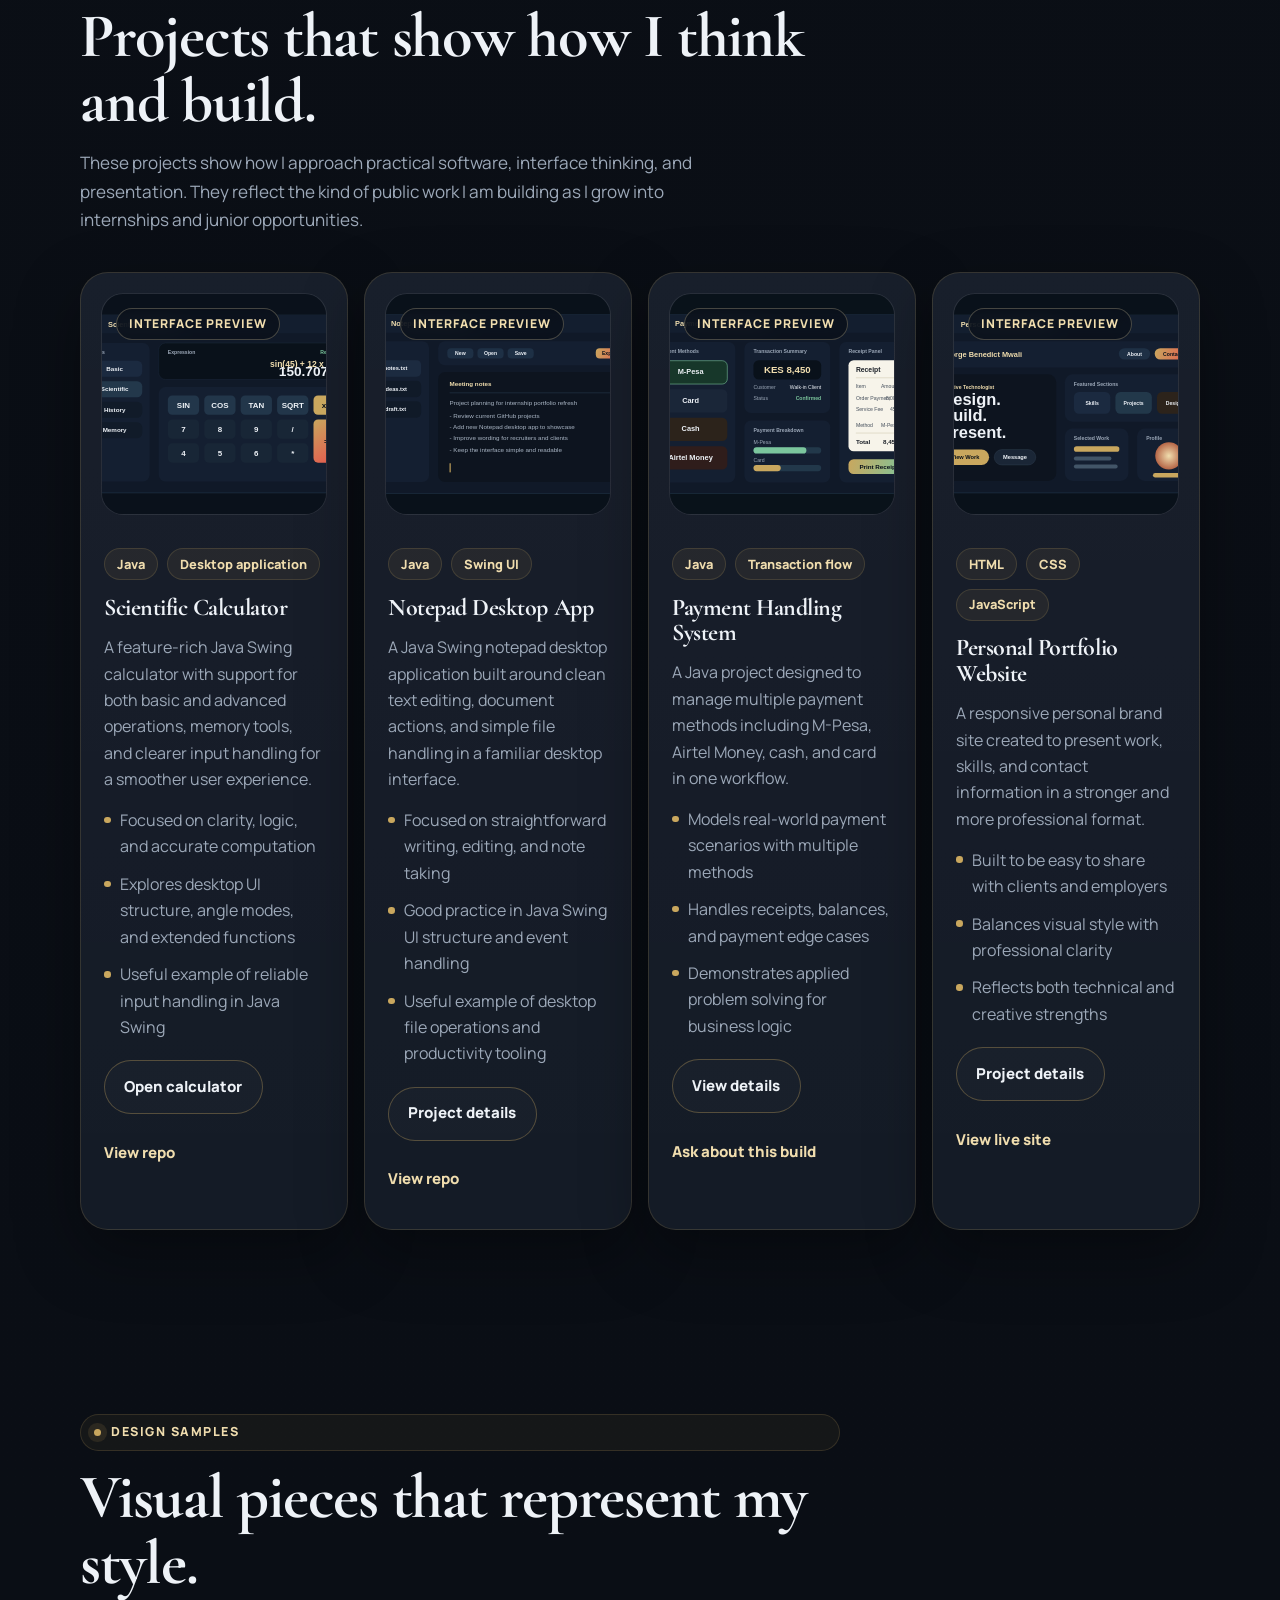
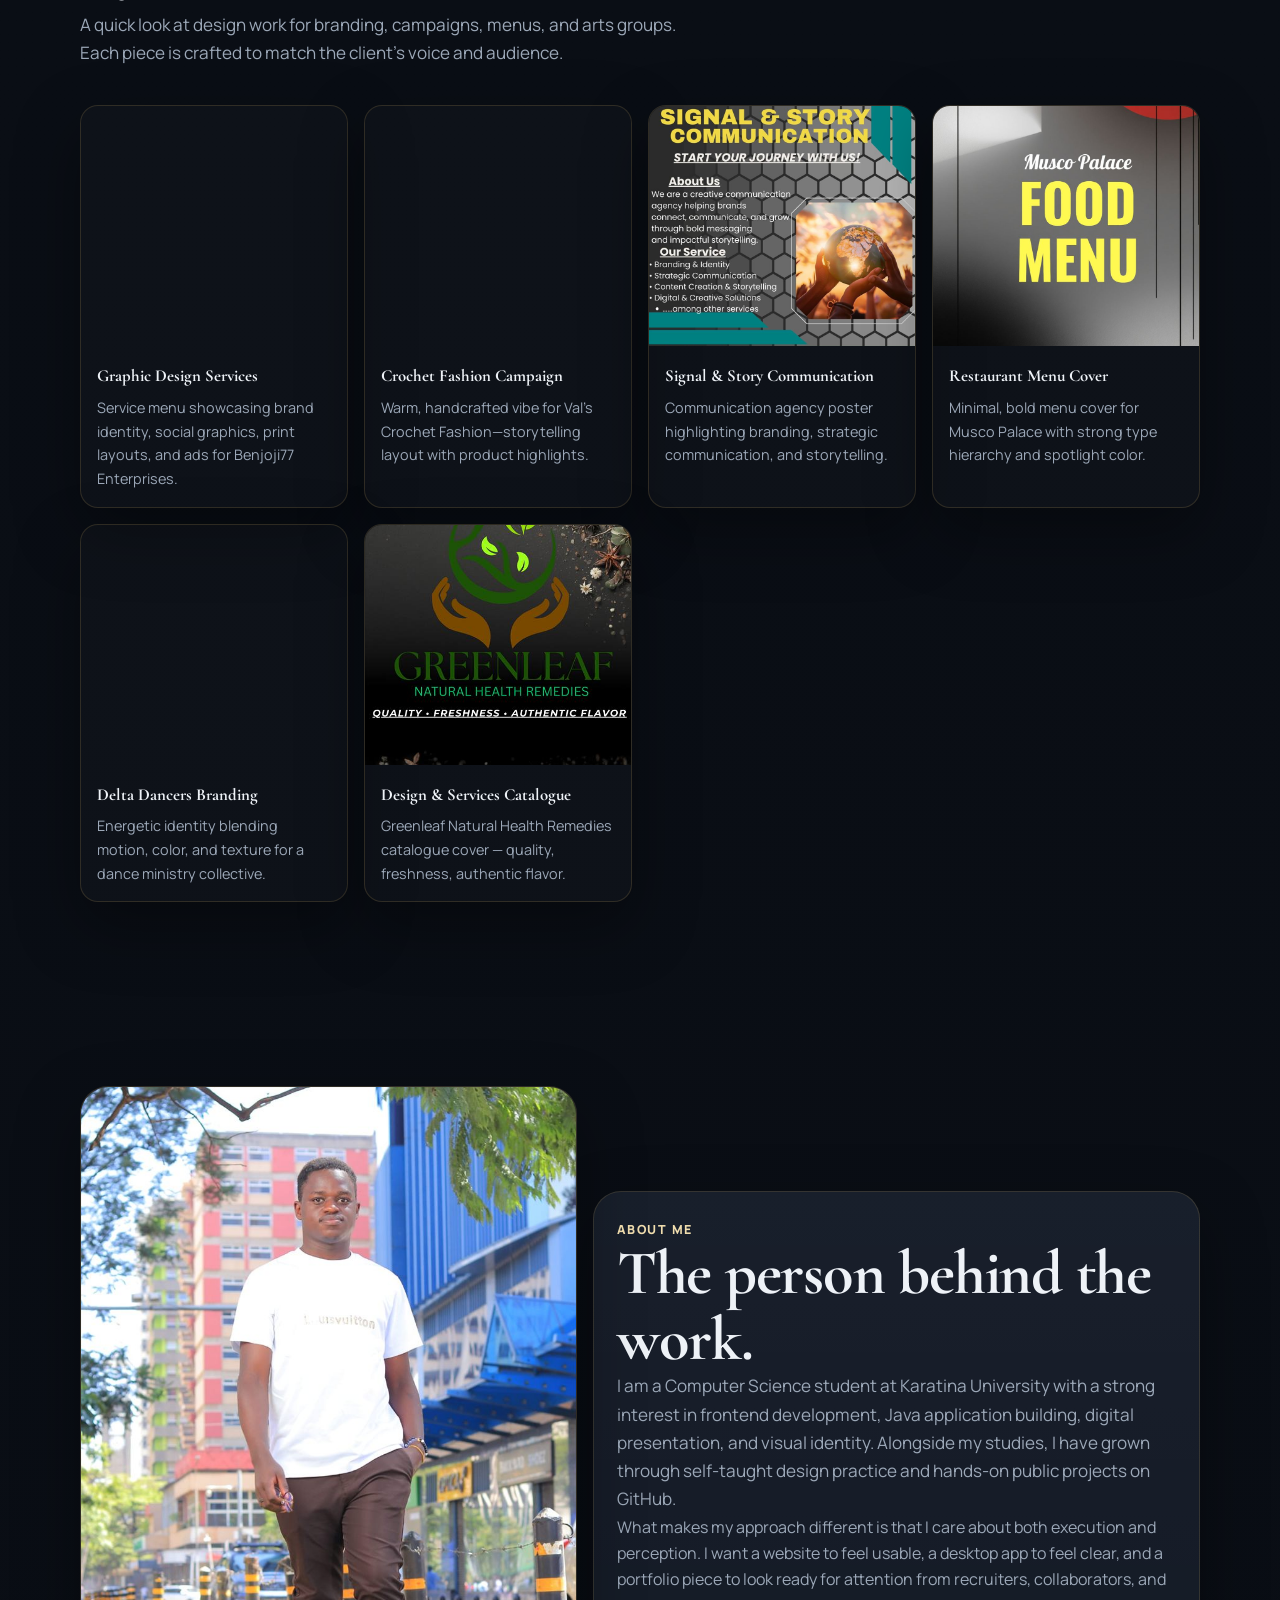
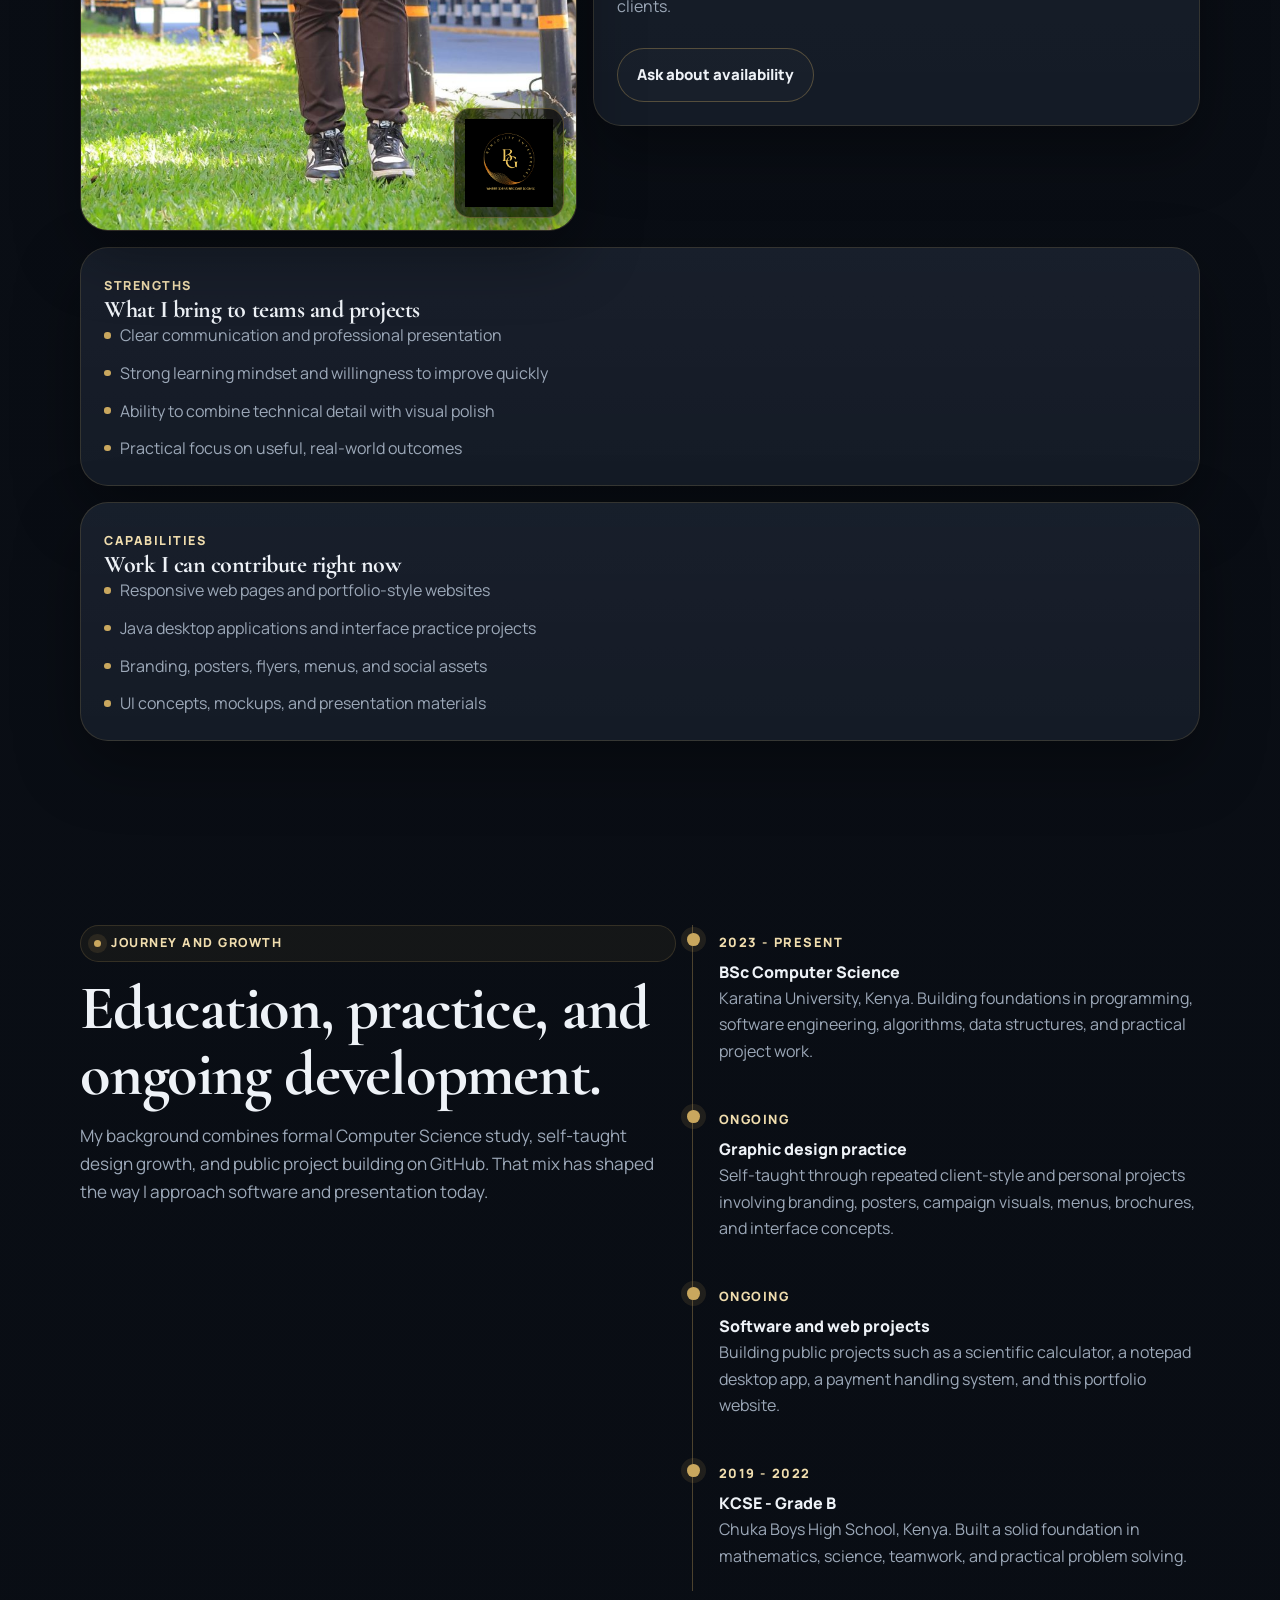
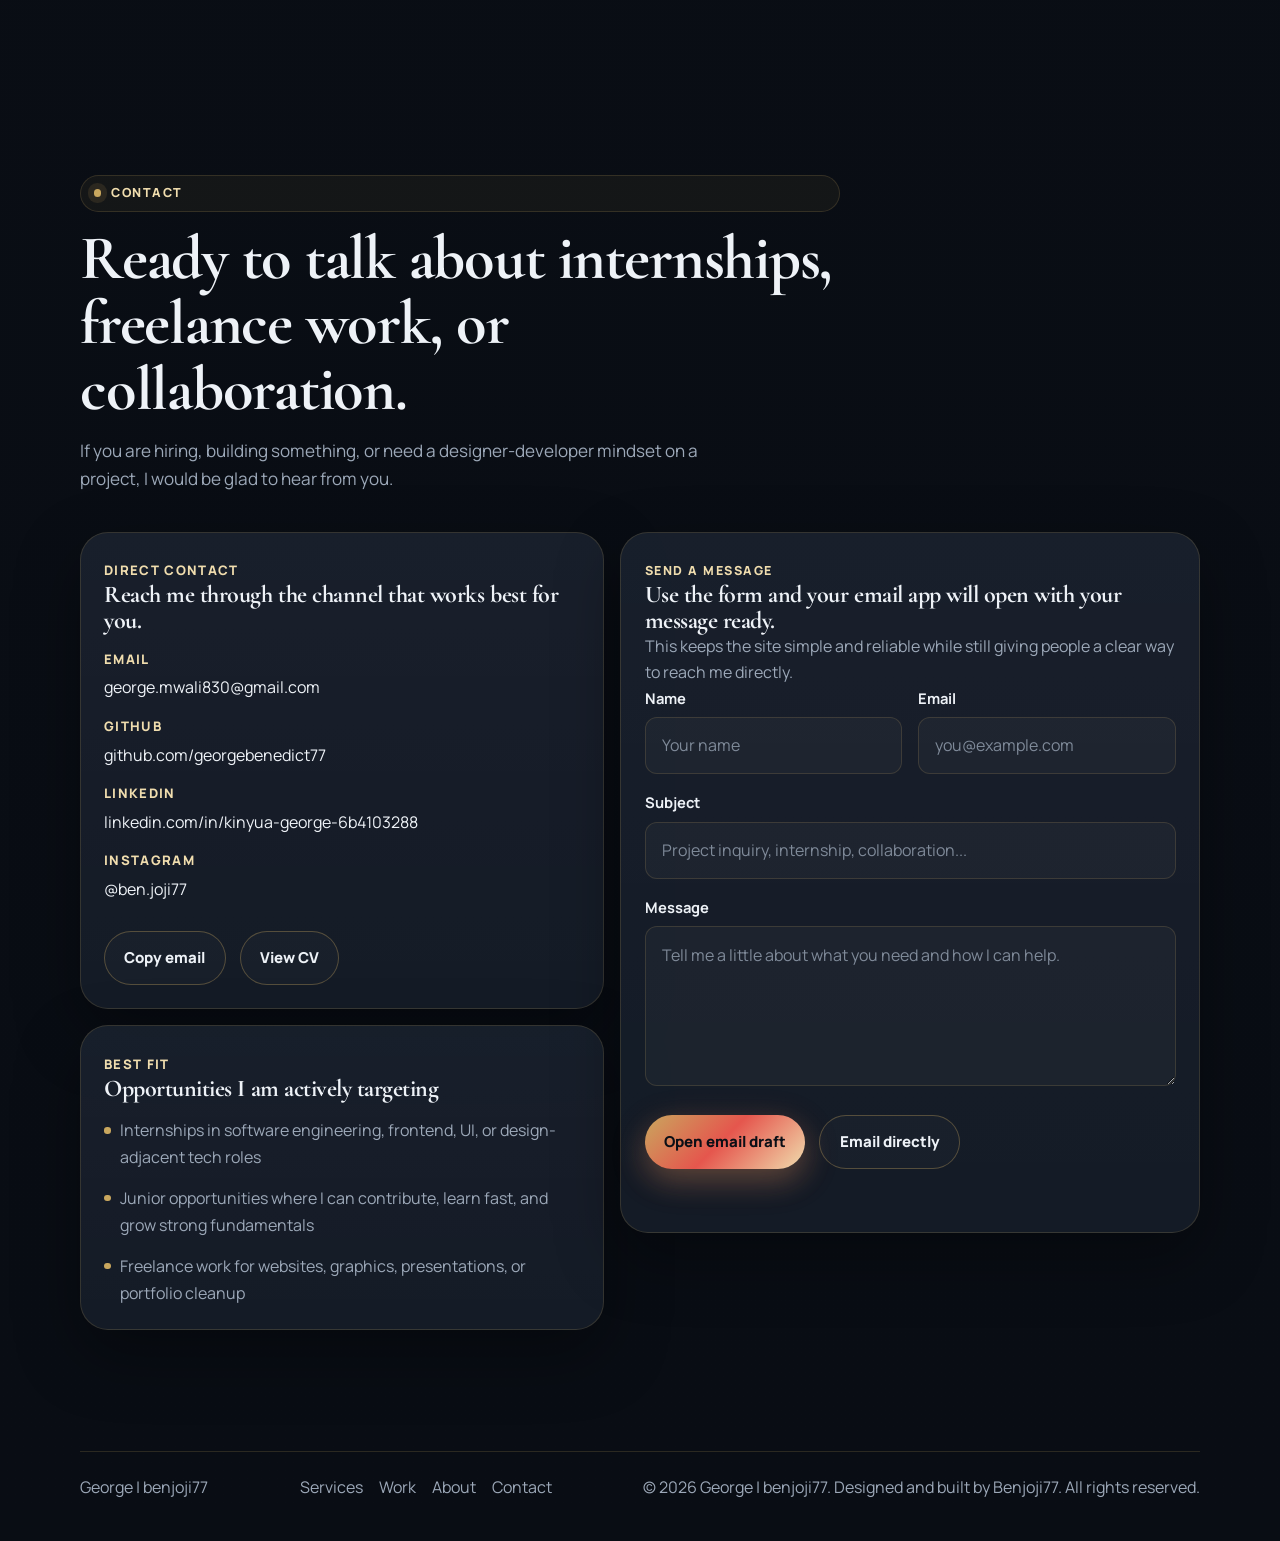
==== commit 7fd28b5d: "Refresh portfolio copy and add Notepad project" ====
--- a/index.html
+++ b/index.html
@@ -3,19 +3,19 @@
 <head>
   <meta charset="UTF-8">
   <meta name="viewport" content="width=device-width, initial-scale=1.0">
-  <meta name="description" content="George (benjoji77) is a Computer Science student and graphic designer from Kenya building polished websites, interfaces, and visual assets.">
-  <meta name="author" content="George | benjoji77">
+  <meta name="description" content="George Benedict Mwali (benjoji77) is a Computer Science student and graphic designer from Kenya building polished websites, Java desktop apps, and visual assets. Open to internships, freelance work, and junior roles.">
+  <meta name="author" content="George Benedict Mwali | benjoji77">
   <meta name="robots" content="index,follow">
   <meta name="theme-color" content="#0b0f16">
   <meta property="og:title" content="George | benjoji77">
-  <meta property="og:description" content="Computer Science student and graphic designer from Kenya building polished websites, interfaces, and visual assets.">
+  <meta property="og:description" content="Computer Science student and graphic designer from Kenya building polished websites, Java desktop apps, and visual assets. Open to internships, freelance work, and junior roles.">
   <meta property="og:type" content="website">
   <meta property="og:url" content="https://georgebenedict77.github.io/personal-portfolio-website/">
   <meta property="og:image" content="https://georgebenedict77.github.io/personal-portfolio-website/assets/img/portrait-george.jpg">
   <meta property="og:image:alt" content="Portrait of George, also known as benjoji77">
   <meta name="twitter:card" content="summary_large_image">
   <meta name="twitter:title" content="George | benjoji77">
-  <meta name="twitter:description" content="Computer Science student and graphic designer from Kenya building polished websites, interfaces, and visual assets.">
+  <meta name="twitter:description" content="Computer Science student and graphic designer from Kenya building polished websites, Java desktop apps, and visual assets. Open to internships, freelance work, and junior roles.">
   <meta name="twitter:image" content="https://georgebenedict77.github.io/personal-portfolio-website/assets/img/portrait-george.jpg">
   <title>George | benjoji77</title>
   <link rel="canonical" href="https://georgebenedict77.github.io/personal-portfolio-website/">
@@ -29,12 +29,12 @@
   {
     "@context": "https://schema.org",
     "@type": "Person",
-    "name": "George",
+    "name": "George Benedict Mwali",
     "alternateName": "benjoji77",
     "url": "https://georgebenedict77.github.io/personal-portfolio-website/",
     "image": "https://georgebenedict77.github.io/personal-portfolio-website/assets/img/portrait-george.jpg",
-    "jobTitle": "Computer Science Student and Graphic Designer",
-    "description": "Computer Science student and graphic designer from Kenya building polished websites, interfaces, and visual assets.",
+    "jobTitle": "Computer Science Student, Frontend Builder, and Graphic Designer",
+    "description": "Computer Science student and graphic designer from Kenya building polished websites, Java desktop apps, and visual assets. Open to internships, freelance work, and junior roles.",
     "email": "mailto:george.mwali830@gmail.com",
     "homeLocation": {
       "@type": "Place",
@@ -81,27 +81,27 @@
       <div class="wrap hero-grid">
         <div class="hero-copy reveal">
           <p class="hero-welcome">Welcome</p>
-          <span class="eyebrow">Computer Science student and designer</span>
-          <h1 class="hero-title">Clear digital work for <span>serious opportunities.</span></h1>
-          <p class="lead">I am George, also known as <strong style="color:var(--gold2)">benjoji77</strong> - a Computer Science student at Karatina University and a self-taught graphic designer from Kenya. I build websites, interfaces, and visual assets that help ideas look polished, credible, and ready to share.</p>
-          <p>I am currently open to internships, freelance work, junior roles, and collaborative projects where both presentation and execution matter.</p>
+          <span class="eyebrow">Computer Science student, Java builder, and designer</span>
+          <h1 class="hero-title">Polished digital work for <span>internships, clients, and serious opportunities.</span></h1>
+          <p class="lead">I am George Benedict Mwali, also known as <strong style="color:var(--gold2)">benjoji77</strong> - a Computer Science student at Karatina University and a self-taught designer from Kenya. I build responsive websites, Java desktop applications, and visual assets that help ideas look credible, usable, and ready for the real world.</p>
+          <p>I am actively open to internships, junior roles, freelance work, and collaborations where I can contribute strong fundamentals, visual polish, and a steady learning mindset.</p>
           <div class="btns">
             <a class="btn btn-primary" href="#work">View selected work</a>
             <a class="btn btn-secondary" href="#contact">Start a conversation</a>
             <a class="btn btn-text" href="mailto:george.mwali830@gmail.com">george.mwali830@gmail.com</a>
           </div>
           <div class="trust">
-            <div class="trust-item"><strong>Based in Kenya</strong><p>Open to remote and local opportunities.</p></div>
-            <div class="trust-item"><strong>Code + design</strong><p>I combine frontend thinking with visual communication.</p></div>
-            <div class="trust-item"><strong>Professional focus</strong><p>Clear layouts, useful experiences, and clean presentation.</p></div>
-            <div class="trust-item"><strong>Open to work</strong><p>Internships, freelance projects, and junior roles.</p></div>
+            <div class="trust-item"><strong>Based in Kenya</strong><p>Open to remote, hybrid, and local opportunities.</p></div>
+            <div class="trust-item"><strong>Frontend + Java</strong><p>I work across responsive web builds and Java desktop apps.</p></div>
+            <div class="trust-item"><strong>Design + presentation</strong><p>I care about clarity, credibility, and how work is received.</p></div>
+            <div class="trust-item"><strong>Open to work</strong><p>Internships, junior roles, freelance projects, and collaboration.</p></div>
           </div>
         </div>
 
         <div class="card reveal hero-aside" aria-label="Availability card">
           <span class="label">Available now</span>
-          <h3>Let's create something credible</h3>
-          <p>I'm ready for internships, freelance, or junior roles where design and code meet.</p>
+          <h3>Ready to contribute and keep growing</h3>
+          <p>I am available for internships, junior opportunities, freelance projects, and collaborative work where code and presentation both matter.</p>
           <div class="btns">
             <a class="btn btn-primary" href="#contact">Contact me</a>
             <a class="btn btn-secondary" href="#design-samples">View designs</a>
@@ -115,16 +115,16 @@
               <img src="assets/img/logo.png" alt="Benjoji77 Enterprises logo">
             </div>
           </div>
-          <p>I enjoy turning rough ideas into clean digital experiences that feel intentional, easy to understand, and ready for the real world.</p>
+          <p>I enjoy turning rough ideas into clear interfaces, useful desktop tools, and well-presented digital work that people can trust quickly.</p>
           <div class="facts">
             <div class="fact"><small>Primary focus</small><span>Web development</span></div>
             <div class="fact"><small>Creative focus</small><span>Brand and visual design</span></div>
             <div class="fact"><small>Education</small><span>BSc Computer Science</span></div>
-            <div class="fact"><small>Current goal</small><span>Build work that earns trust</span></div>
+            <div class="fact"><small>Current goal</small><span>Earn strong internship and junior opportunities</span></div>
           </div>
           <div class="mini-grid">
-            <div class="mini"><strong>Core tools</strong><p>Java, JavaScript, HTML, CSS, Python, GitHub.</p></div>
-            <div class="mini"><strong>Design tools</strong><p>Figma, Photoshop, Illustrator, Canva, VS Code.</p></div>
+            <div class="mini"><strong>Core tools</strong><p>Java, Java Swing, JavaScript, HTML, CSS, Git, and GitHub.</p></div>
+            <div class="mini"><strong>Design tools</strong><p>Figma, Canva, Photoshop, Illustrator, and VS Code.</p></div>
           </div>
         </aside>
       </div>
@@ -134,14 +134,14 @@
       <div class="wrap">
         <div class="head reveal">
           <span class="eyebrow">What I offer</span>
-          <h2>Professional support across code and design.</h2>
-          <p class="lead">My strongest work sits where clean presentation and functional execution need to meet. I can help shape digital work that looks more serious, feels more usable, and communicates more clearly.</p>
+          <h2>Professional support across code, UI, and design.</h2>
+          <p class="lead">My strongest work sits where clear presentation, usable interfaces, and practical problem solving need to come together. I can help shape digital work that feels more professional, easier to trust, and ready to share.</p>
         </div>
         <div class="cards3">
           <article class="card reveal">
             <span class="label">01. Frontend development</span>
             <h3>Responsive pages and interface builds</h3>
-            <p>Simple, polished websites and web interfaces built with structure, clarity, and mobile responsiveness in mind.</p>
+            <p>Responsive websites and web interfaces built with structure, clarity, and mobile-friendly polish in mind.</p>
             <ul class="list">
               <li>Portfolio pages and landing pages</li>
               <li>HTML, CSS, and JavaScript implementation</li>
@@ -151,7 +151,7 @@
           <article class="card reveal">
             <span class="label">02. Graphic design</span>
             <h3>Brand visuals that feel credible</h3>
-            <p>Design assets that help individuals and businesses present themselves professionally across digital and print channels.</p>
+            <p>Visual assets that help individuals, student founders, and small businesses present themselves more professionally across digital and print channels.</p>
             <ul class="list">
               <li>Logos and identity direction</li>
               <li>Posters, flyers, brochures, and menus</li>
@@ -161,7 +161,7 @@
           <article class="card reveal">
             <span class="label">03. Presentation support</span>
             <h3>Design help for ideas that need trust</h3>
-            <p>Materials for students, founders, teams, and small businesses who need their work to look polished and easier to trust.</p>
+            <p>Support for portfolios, pitch materials, UI concepts, and communication assets that need to look more credible and easier to trust.</p>
             <ul class="list">
               <li>UI mockups and digital concepts</li>
               <li>Slide design and visual storytelling</li>
@@ -177,7 +177,7 @@
         <div class="head reveal">
           <span class="eyebrow">Selected work</span>
           <h2>Projects that show how I think and build.</h2>
-          <p class="lead">These projects reflect both my technical growth and my attention to presentation. They show how I approach structure, problem solving, and professional communication through digital work.</p>
+          <p class="lead">These projects show how I approach practical software, interface thinking, and presentation. They reflect the kind of public work I am building as I grow into internships and junior opportunities.</p>
         </div>
         <div class="work-grid">
           <article class="card reveal">
@@ -187,15 +187,33 @@
             </div>
             <div class="tags"><span class="tag">Java</span><span class="tag">Desktop application</span></div>
             <h3>Scientific Calculator</h3>
-            <p>A calculator application built in Java with support for both basic and advanced operations, including error handling for a smoother user experience.</p>
+            <p>A feature-rich Java Swing calculator with support for both basic and advanced operations, memory tools, and clearer input handling for a smoother user experience.</p>
             <ul class="list">
               <li>Focused on clarity, logic, and accurate computation</li>
-              <li>Built as a practical learning project in software structure</li>
-              <li>Useful example of reliable input handling</li>
+              <li>Explores desktop UI structure, angle modes, and extended functions</li>
+              <li>Useful example of reliable input handling in Java Swing</li>
             </ul>
             <div class="project-actions">
               <button class="btn btn-secondary project-trigger" type="button" data-project="scientific-calculator">Open calculator</button>
               <a class="btn btn-text" href="https://github.com/georgebenedict77/scientific-calculator" target="_blank" rel="noopener noreferrer">View repo</a>
+            </div>
+          </article>
+          <article class="card reveal">
+            <div class="project-cover">
+              <img src="assets/img/project-notepad.svg" alt="Interface preview for the Notepad Desktop App project" loading="lazy" decoding="async">
+              <span class="project-cover-badge">Interface preview</span>
+            </div>
+            <div class="tags"><span class="tag">Java</span><span class="tag">Swing UI</span></div>
+            <h3>Notepad Desktop App</h3>
+            <p>A Java Swing notepad desktop application built around clean text editing, document actions, and simple file handling in a familiar desktop interface.</p>
+            <ul class="list">
+              <li>Focused on straightforward writing, editing, and note taking</li>
+              <li>Good practice in Java Swing UI structure and event handling</li>
+              <li>Useful example of desktop file operations and productivity tooling</li>
+            </ul>
+            <div class="project-actions">
+              <button class="btn btn-secondary project-trigger" type="button" data-project="notepad-desktop-app">Project details</button>
+              <a class="btn btn-text" href="https://github.com/georgebenedict77/notepad-desktop-app" target="_blank" rel="noopener noreferrer">View repo</a>
             </div>
           </article>
           <article class="card reveal">
@@ -248,7 +266,7 @@
           <p id="projectModalText"></p>
         </div>
         <div class="project-modal-visual">
-          <img id="projectModalImage" src="assets/img/project-scientific-calculator.svg" alt="Project preview image">
+          <img id="projectModalImage" src="assets/img/project-scientific-calculator.svg" alt="Interface preview for the Scientific Calculator project">
           <span class="project-cover-badge">Interface preview</span>
         </div>
         <div class="project-meta" id="projectModalMeta"></div>
@@ -354,29 +372,29 @@
           <article class="card reveal">
             <span class="label">About me</span>
             <h2>The person behind the work.</h2>
-            <p class="lead">I am a Computer Science student at Karatina University with a strong interest in frontend development, digital presentation, and visual identity. Alongside my studies, I have grown as a self-taught designer by consistently building, experimenting, and improving.</p>
-            <p>What makes my approach different is that I care about both how something works and how it is received. I want a website to feel usable, a design to feel purposeful, and a project to look ready for real attention from clients, recruiters, or decision-makers.</p>
+            <p class="lead">I am a Computer Science student at Karatina University with a strong interest in frontend development, Java application building, digital presentation, and visual identity. Alongside my studies, I have grown through self-taught design practice and hands-on public projects on GitHub.</p>
+            <p>What makes my approach different is that I care about both execution and perception. I want a website to feel usable, a desktop app to feel clear, and a portfolio piece to look ready for attention from recruiters, collaborators, and clients.</p>
             <div class="btns"><a class="btn btn-secondary" href="mailto:george.mwali830@gmail.com?subject=Availability%20Inquiry">Ask about availability</a></div>
           </article>
         </div>
         <div class="stack" style="margin-top:1rem;">
           <article class="card reveal">
             <span class="label">Strengths</span>
-            <h3>What I bring to a project</h3>
-            <ul class="list">
-              <li>Clean presentation that makes work easier to trust</li>
-              <li>Solid learning mindset and willingness to iterate</li>
+            <h3>What I bring to teams and projects</h3>
+            <ul class="list">
+              <li>Clear communication and professional presentation</li>
+              <li>Strong learning mindset and willingness to improve quickly</li>
               <li>Ability to combine technical detail with visual polish</li>
-              <li>Strong interest in useful, professional outcomes</li>
-            </ul>
-          </article>
-          <article class="card reveal">
-            <span class="label">Design capabilities</span>
-            <h3>Creative work I regularly handle</h3>
-            <ul class="list">
-              <li>Logo and branding concepts</li>
-              <li>Posters, flyers, and promotional graphics</li>
-              <li>Menus, brochures, and social media assets</li>
+              <li>Practical focus on useful, real-world outcomes</li>
+            </ul>
+          </article>
+          <article class="card reveal">
+            <span class="label">Capabilities</span>
+            <h3>Work I can contribute right now</h3>
+            <ul class="list">
+              <li>Responsive web pages and portfolio-style websites</li>
+              <li>Java desktop applications and interface practice projects</li>
+              <li>Branding, posters, flyers, menus, and social assets</li>
               <li>UI concepts, mockups, and presentation materials</li>
             </ul>
           </article>
@@ -389,23 +407,23 @@
         <div class="head reveal">
           <span class="eyebrow">Journey and growth</span>
           <h2>Education, practice, and ongoing development.</h2>
-          <p class="lead">My background combines formal study in Computer Science with self-driven creative work. That balance has shaped the way I approach projects today.</p>
+          <p class="lead">My background combines formal Computer Science study, self-taught design growth, and public project building on GitHub. That mix has shaped the way I approach software and presentation today.</p>
         </div>
         <div class="timeline reveal">
           <article class="timeline-item">
             <span class="date">2023 - Present</span>
             <strong>BSc Computer Science</strong>
-            <p>Karatina University, Kenya. Focused on software engineering, algorithms, programming practice, and building projects that connect theory to real application.</p>
+            <p>Karatina University, Kenya. Building foundations in programming, software engineering, algorithms, data structures, and practical project work.</p>
           </article>
           <article class="timeline-item">
             <span class="date">Ongoing</span>
             <strong>Graphic design practice</strong>
-            <p>Self-taught through personal projects and design work involving branding, posters, social assets, menus, brochures, and interface concepts.</p>
+            <p>Self-taught through repeated client-style and personal projects involving branding, posters, campaign visuals, menus, brochures, and interface concepts.</p>
           </article>
           <article class="timeline-item">
             <span class="date">Ongoing</span>
             <strong>Software and web projects</strong>
-            <p>Building personal development projects such as a scientific calculator, a payment handling system, and portfolio work with responsive frontend design.</p>
+            <p>Building public projects such as a scientific calculator, a notepad desktop app, a payment handling system, and this portfolio website.</p>
           </article>
           <article class="timeline-item">
             <span class="date">2019 - 2022</span>
@@ -420,8 +438,8 @@
       <div class="wrap">
         <div class="head reveal">
           <span class="eyebrow">Contact</span>
-          <h2>Ready to talk about work, collaboration, or opportunities.</h2>
-          <p class="lead">If you are hiring, looking for a designer-developer, or want help presenting a project more professionally, I would be glad to hear from you.</p>
+          <h2>Ready to talk about internships, freelance work, or collaboration.</h2>
+          <p class="lead">If you are hiring, building something, or need a designer-developer mindset on a project, I would be glad to hear from you.</p>
         </div>
         <div class="contact-grid">
           <div class="stack">
@@ -441,11 +459,11 @@
             </article>
             <article class="contact-card reveal">
               <span class="label">Best fit</span>
-              <h3>Opportunities I am actively open to</h3>
+              <h3>Opportunities I am actively targeting</h3>
               <ul class="list">
-                <li>Internships in software, frontend, or design-related roles</li>
-                <li>Freelance projects for websites, graphics, or presentations</li>
-                <li>Junior opportunities where I can keep building strong fundamentals</li>
+                <li>Internships in software engineering, frontend, UI, or design-adjacent tech roles</li>
+                <li>Junior opportunities where I can contribute, learn fast, and grow strong fundamentals</li>
+                <li>Freelance work for websites, graphics, presentations, or portfolio cleanup</li>
               </ul>
           </article>
         </div>
--- a/assets/css/main.css
+++ b/assets/css/main.css
@@ -66,7 +66,8 @@
 @keyframes drift{0%{transform:translateX(0);}100%{transform:translateX(40px);}}
 .trust,.cards3,.work-grid,.split,.contact-grid,.facts{display:grid;gap:1rem}
 .trust{margin-top:1.7rem;grid-template-columns:repeat(4,minmax(0,1fr))}
-.cards3,.work-grid{grid-template-columns:repeat(3,minmax(0,1fr))}
+.cards3{grid-template-columns:repeat(3,minmax(0,1fr))}
+.work-grid{grid-template-columns:repeat(auto-fit,minmax(250px,1fr))}
 .split{grid-template-columns:minmax(0,1.08fr) minmax(320px,.92fr);align-items:start}
 .contact-grid{grid-template-columns:minmax(0,.95fr) minmax(0,1.05fr);align-items:start}
 .panel,.card,.contact-card,.form-wrap{background:linear-gradient(180deg,rgba(255,255,255,.035),rgba(255,255,255,.015)),rgba(18,26,38,.88);border:1px solid var(--line);border-radius:var(--r1);box-shadow:var(--shadow)}
@@ -124,10 +125,11 @@
 .media-card .media-body p{font-size:.9rem}
 .logo-badge{width:120px;height:120px;border-radius:18px;border:1px solid var(--line2);background:rgba(0,0,0,.6);padding:10px;display:grid;place-items:center;box-shadow:0 12px 30px rgba(0,0,0,.4)}
 .logo-badge img{width:100%;height:100%;object-fit:contain}
+.cards3 .card,.work-grid .card{display:grid;gap:.9rem;align-content:start}
 .project-cover{position:relative;margin:-.2rem -.2rem 1.15rem;border-radius:22px;overflow:hidden;border:1px solid rgba(255,255,255,.06);background:linear-gradient(180deg,rgba(255,255,255,.03),rgba(255,255,255,.01))}
 .project-cover img{width:100%;height:220px;display:block;object-fit:cover;transform:scale(1.01)}
 .project-cover-badge{position:absolute;top:14px;left:14px;display:inline-flex;align-items:center;min-height:2rem;padding:.2rem .75rem;border-radius:999px;background:rgba(10,17,26,.82);border:1px solid rgba(240,221,174,.26);color:var(--gold2);font-size:.76rem;font-weight:800;letter-spacing:.08em;text-transform:uppercase;backdrop-filter:blur(10px)}
-.project-actions{display:flex;flex-wrap:wrap;gap:.8rem;margin-top:1.3rem}
+.project-actions{display:flex;flex-wrap:wrap;gap:.8rem;margin-top:auto;padding-top:.35rem}
 .project-actions .btn{min-height:3rem}
 .project-modal{position:fixed;inset:0;z-index:140;display:none}
 .project-modal.open{display:grid;place-items:center}
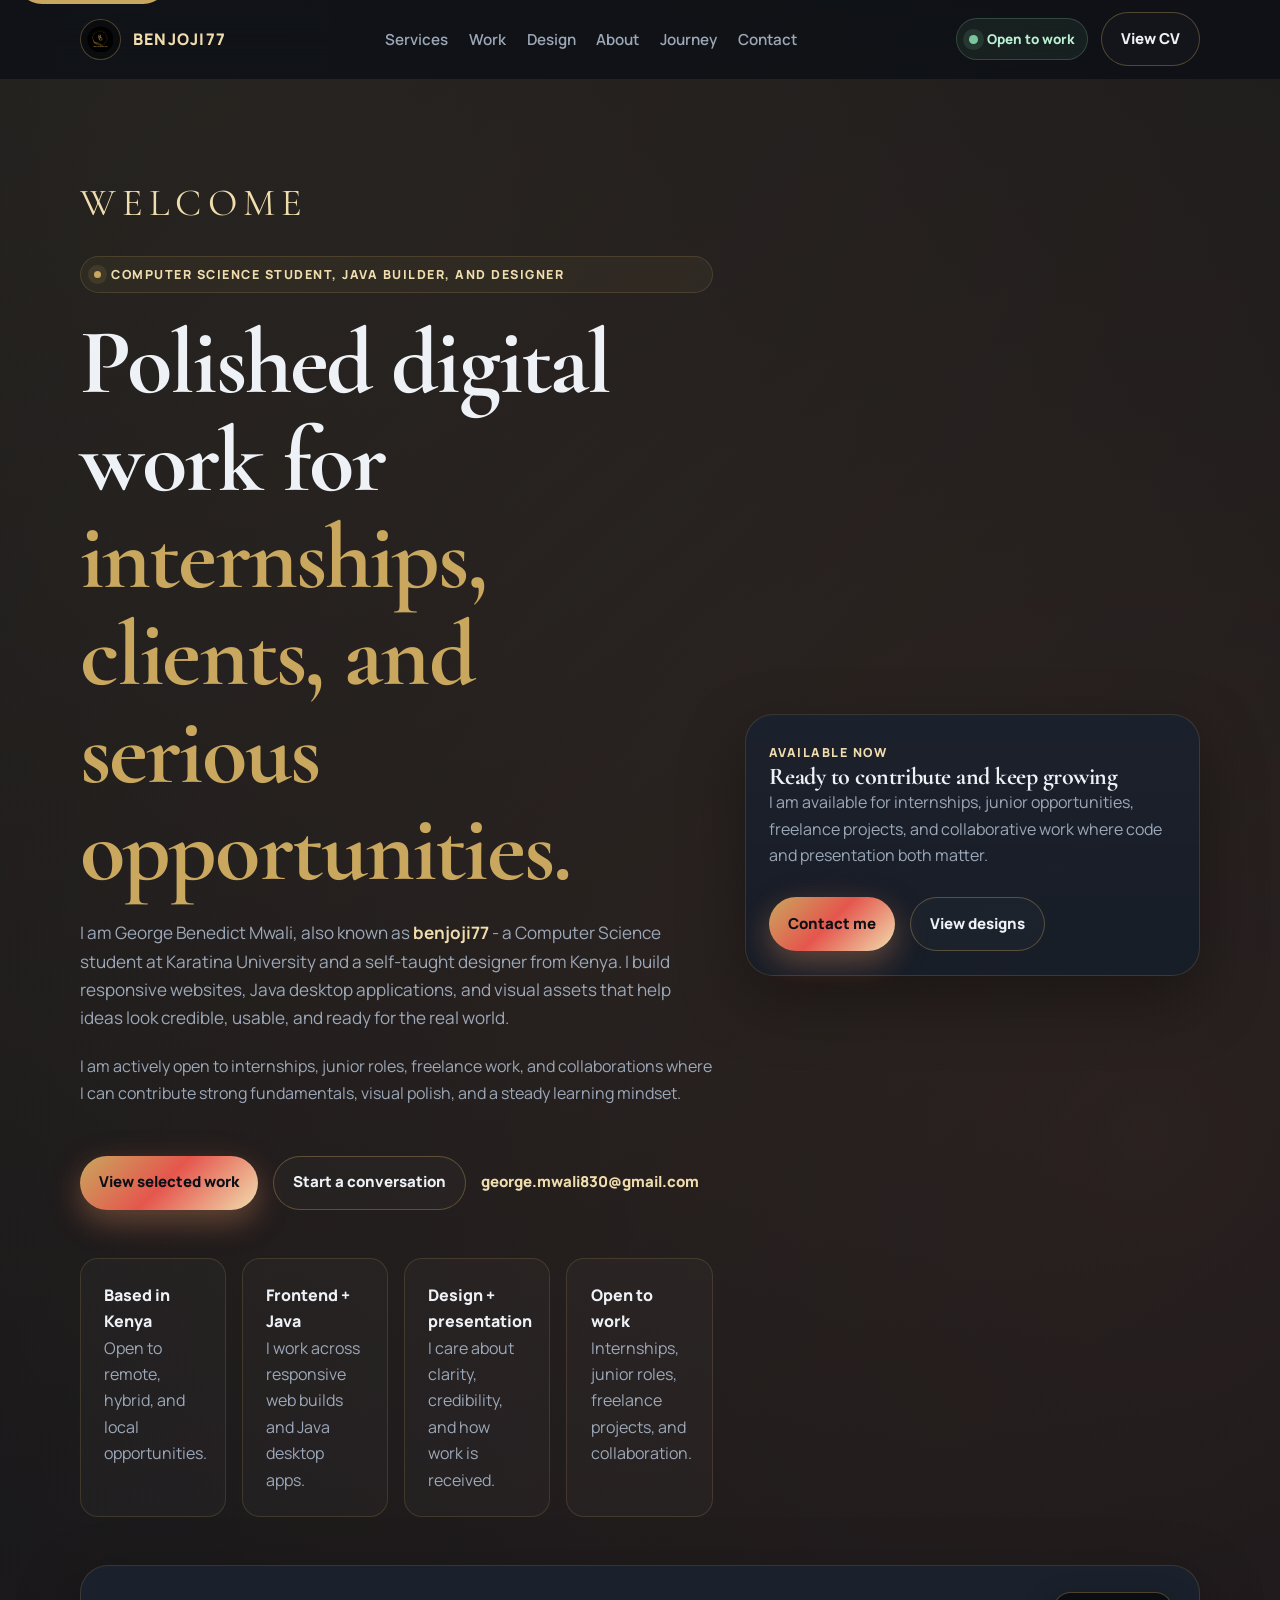
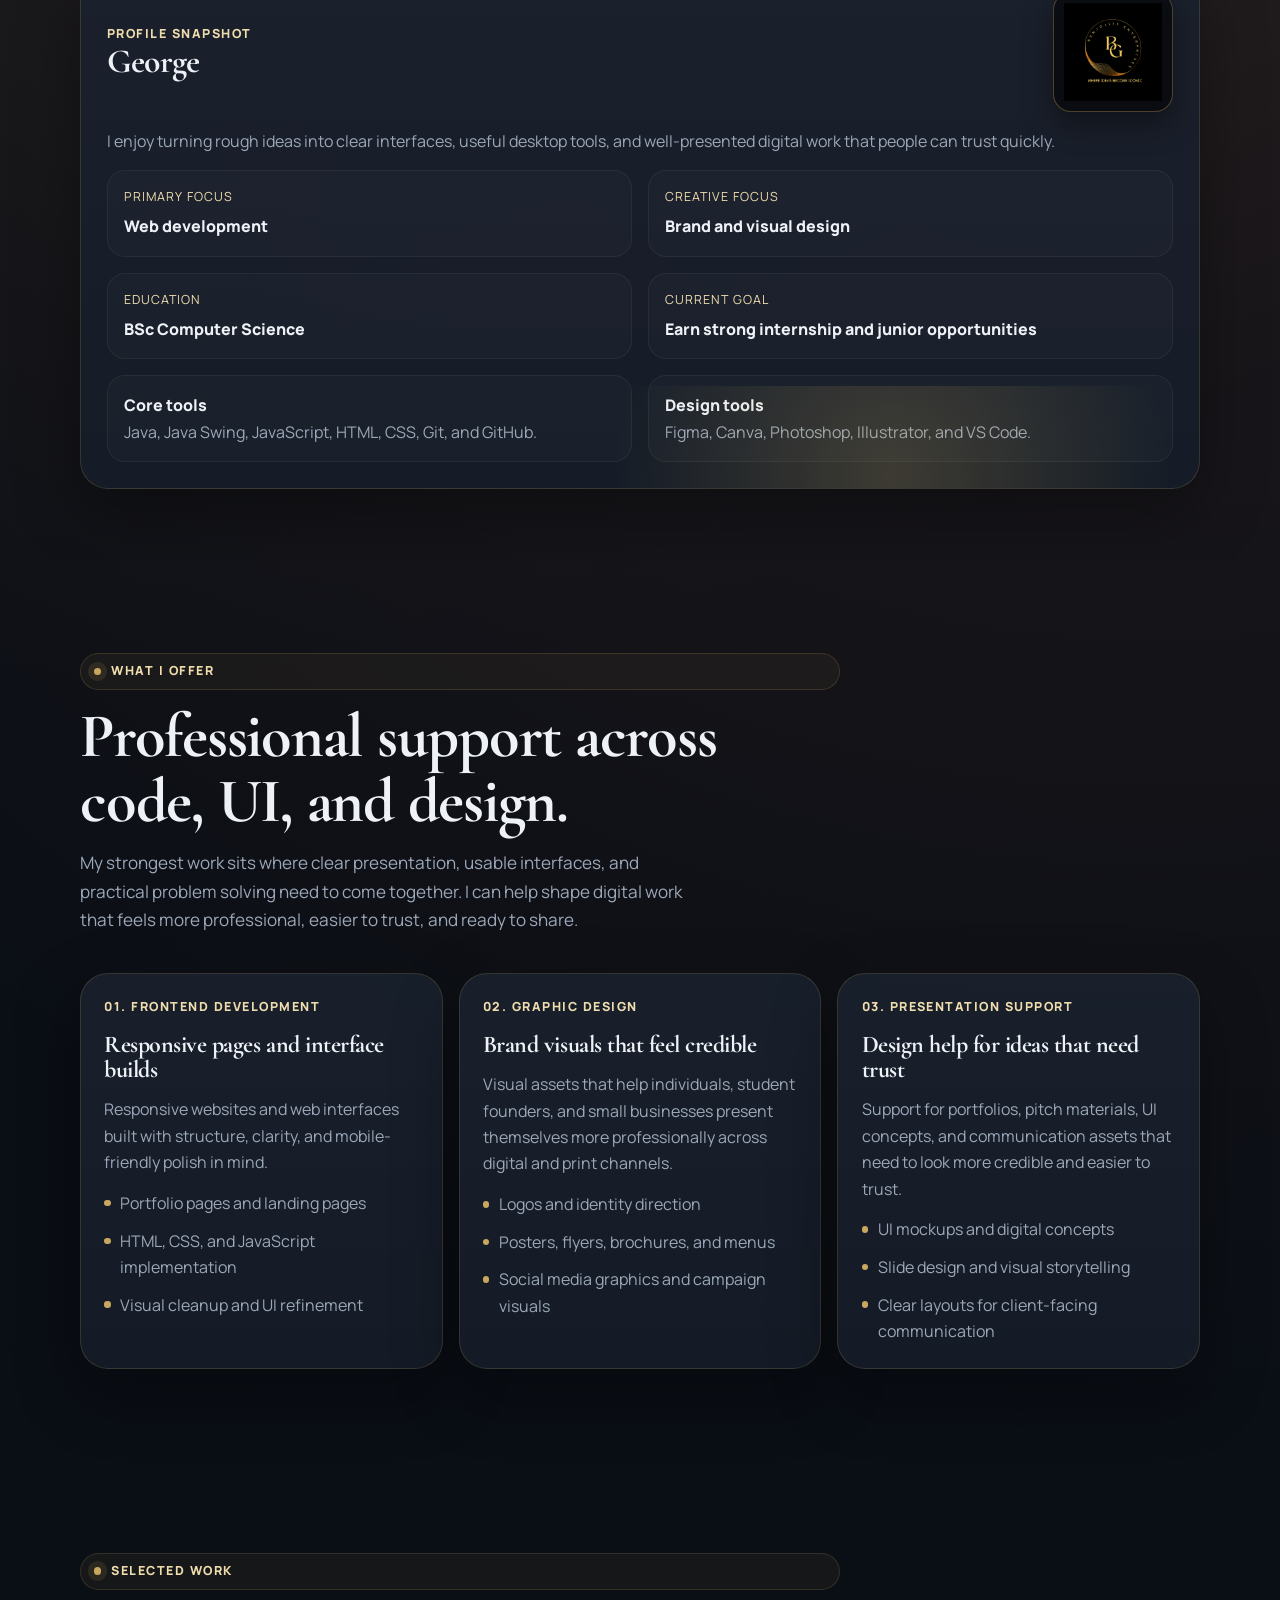
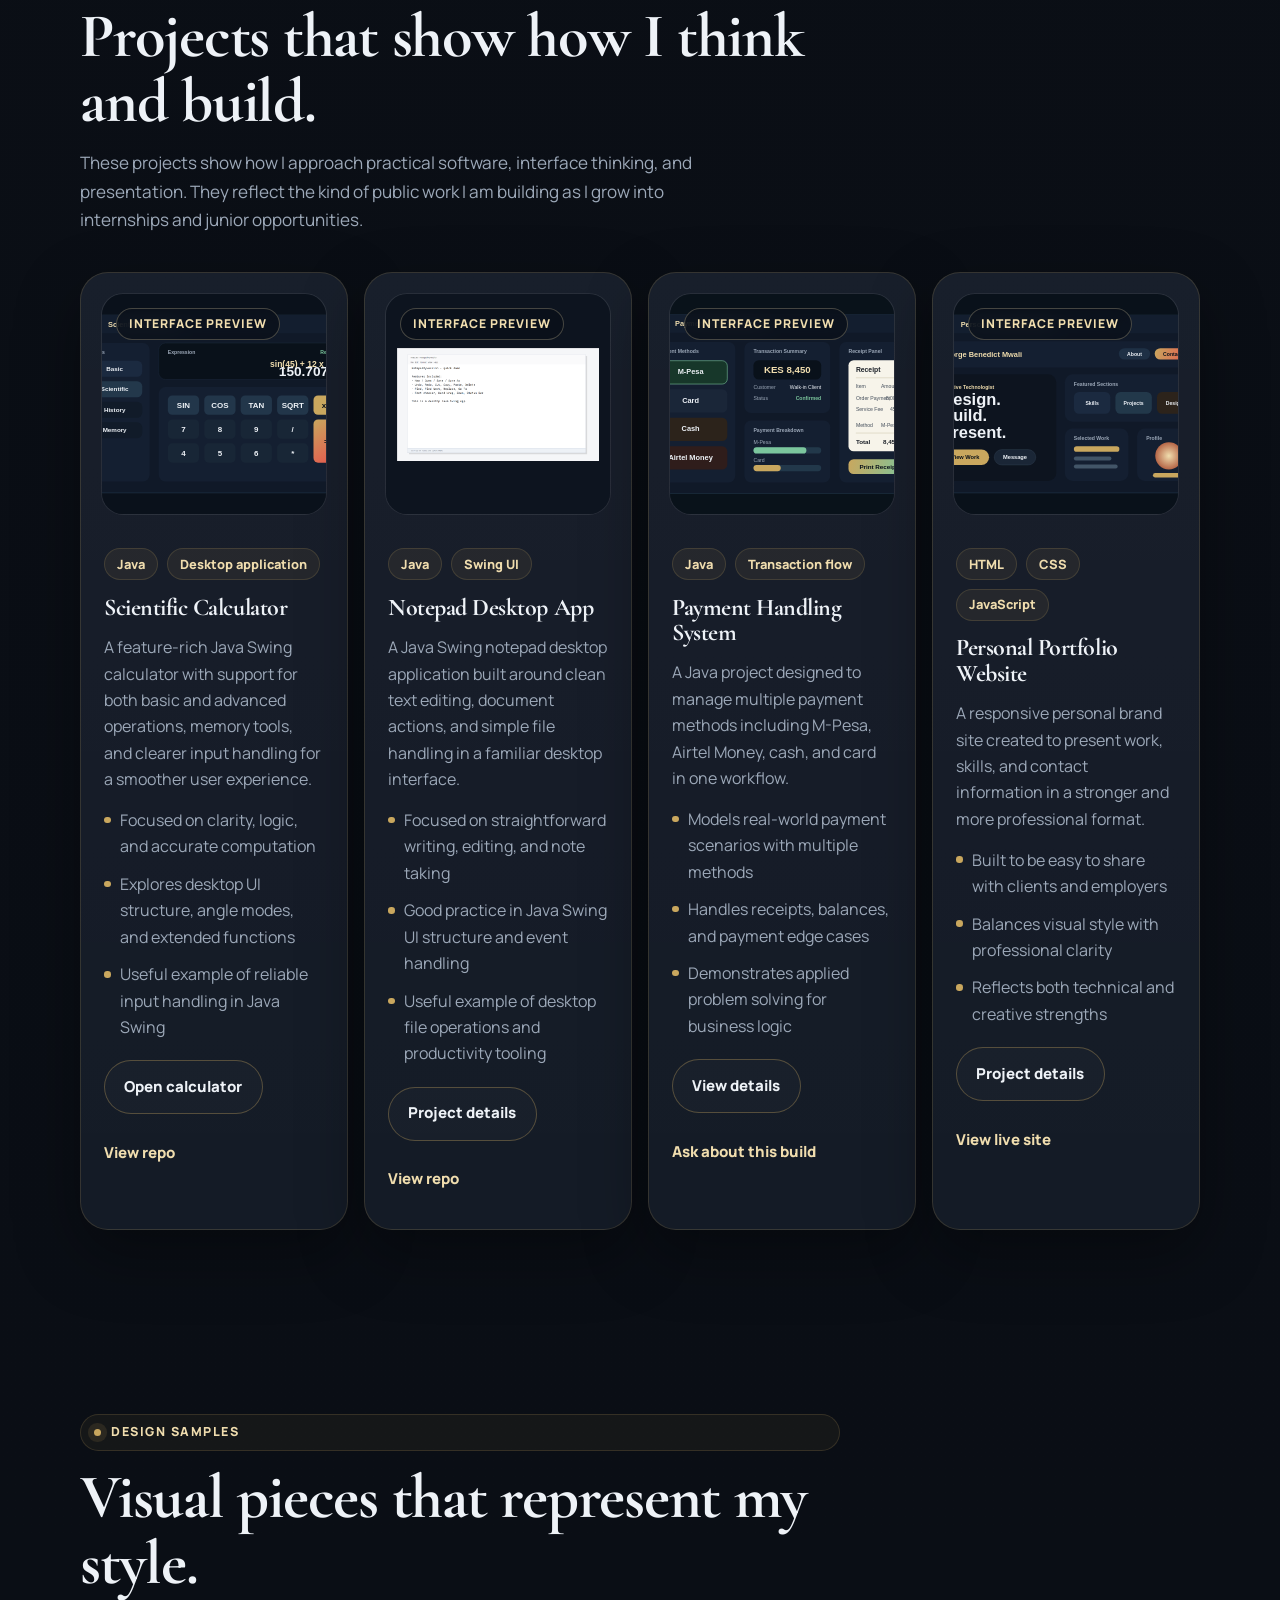
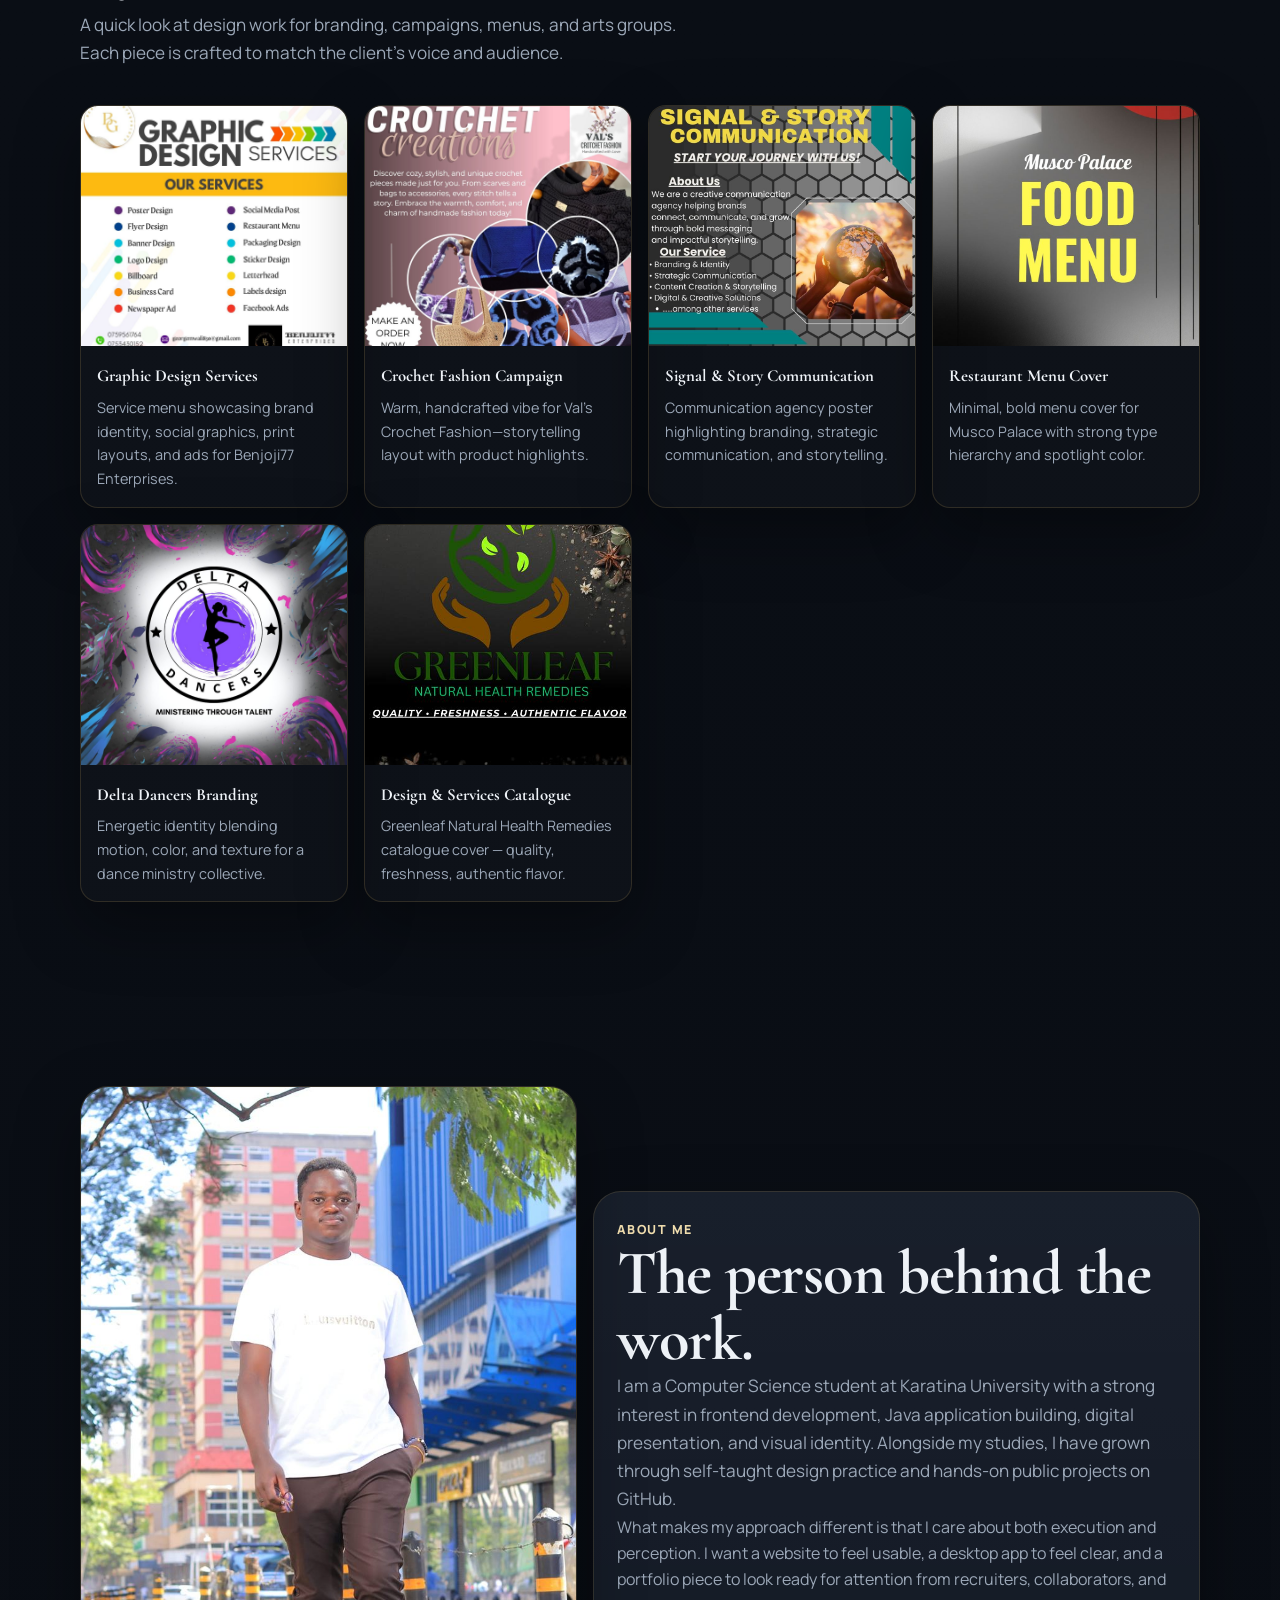
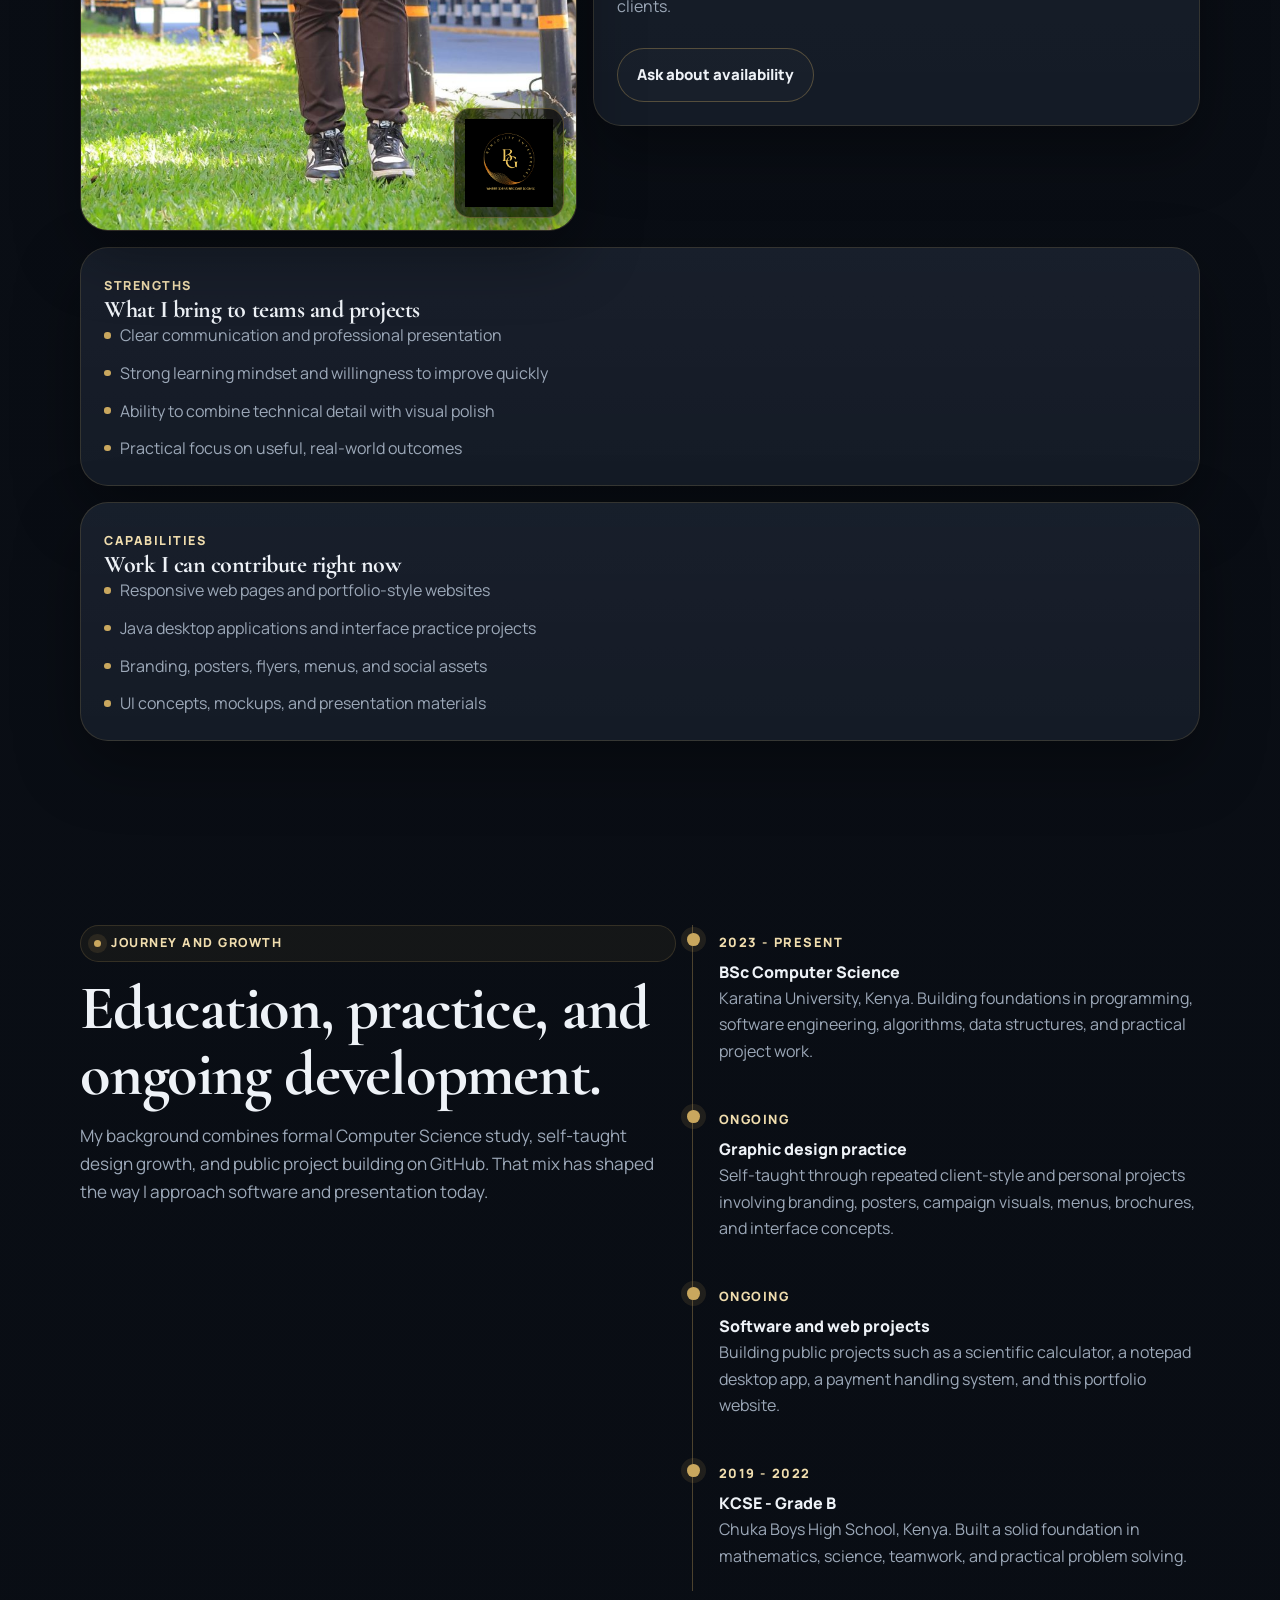
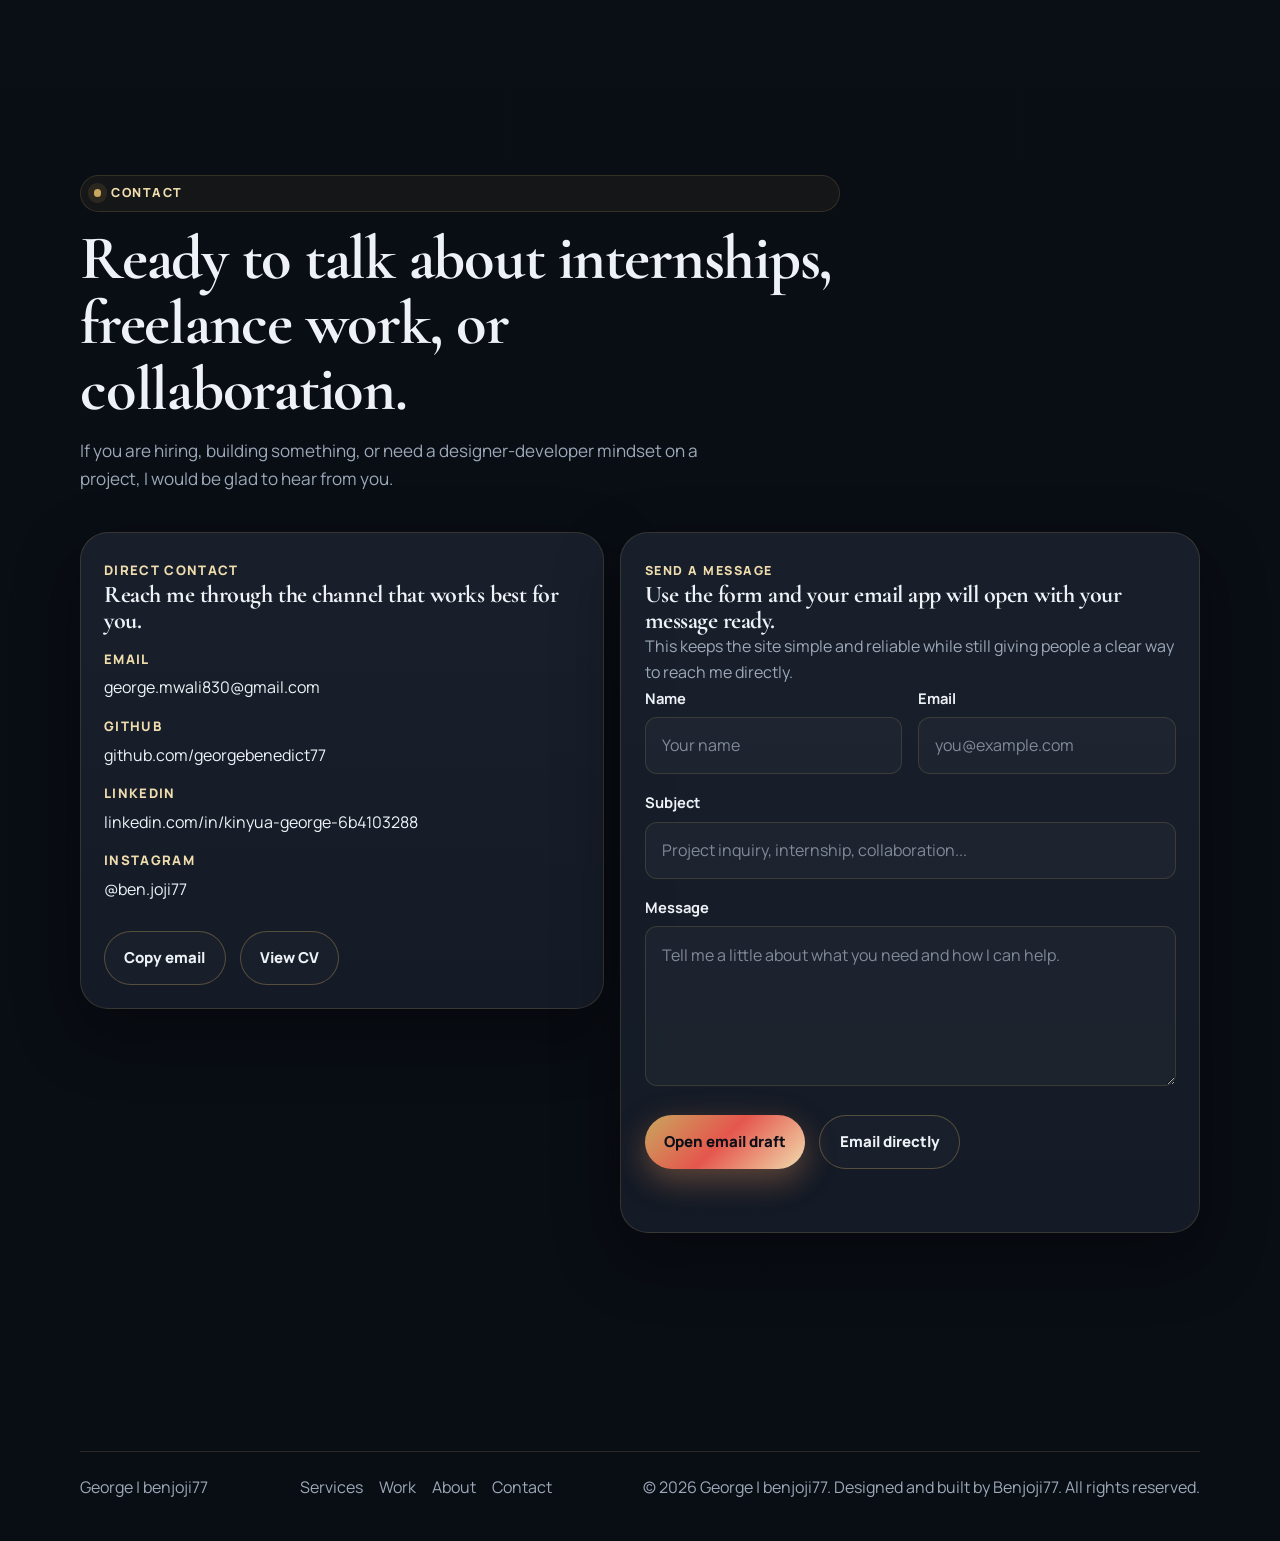
==== commit 85e418c1: "Use Notepad repo screenshot in portfolio" ====
--- a/index.html
+++ b/index.html
@@ -200,7 +200,7 @@
           </article>
           <article class="card reveal">
             <div class="project-cover">
-              <img src="assets/img/project-notepad.svg" alt="Interface preview for the Notepad Desktop App project" loading="lazy" decoding="async">
+              <img class="project-image-contain" src="assets/img/project-notepad-main.png" alt="Screenshot of the Notepad Desktop App main editor" loading="lazy" decoding="async">
               <span class="project-cover-badge">Interface preview</span>
             </div>
             <div class="tags"><span class="tag">Java</span><span class="tag">Swing UI</span></div>
--- a/assets/css/main.css
+++ b/assets/css/main.css
@@ -128,6 +128,7 @@
 .cards3 .card,.work-grid .card{display:grid;gap:.9rem;align-content:start}
 .project-cover{position:relative;margin:-.2rem -.2rem 1.15rem;border-radius:22px;overflow:hidden;border:1px solid rgba(255,255,255,.06);background:linear-gradient(180deg,rgba(255,255,255,.03),rgba(255,255,255,.01))}
 .project-cover img{width:100%;height:220px;display:block;object-fit:cover;transform:scale(1.01)}
+.project-cover img.project-image-contain,.project-modal-visual img.project-image-contain{object-fit:contain;background:#0d141f;padding:.7rem;transform:none}
 .project-cover-badge{position:absolute;top:14px;left:14px;display:inline-flex;align-items:center;min-height:2rem;padding:.2rem .75rem;border-radius:999px;background:rgba(10,17,26,.82);border:1px solid rgba(240,221,174,.26);color:var(--gold2);font-size:.76rem;font-weight:800;letter-spacing:.08em;text-transform:uppercase;backdrop-filter:blur(10px)}
 .project-actions{display:flex;flex-wrap:wrap;gap:.8rem;margin-top:auto;padding-top:.35rem}
 .project-actions .btn{min-height:3rem}
